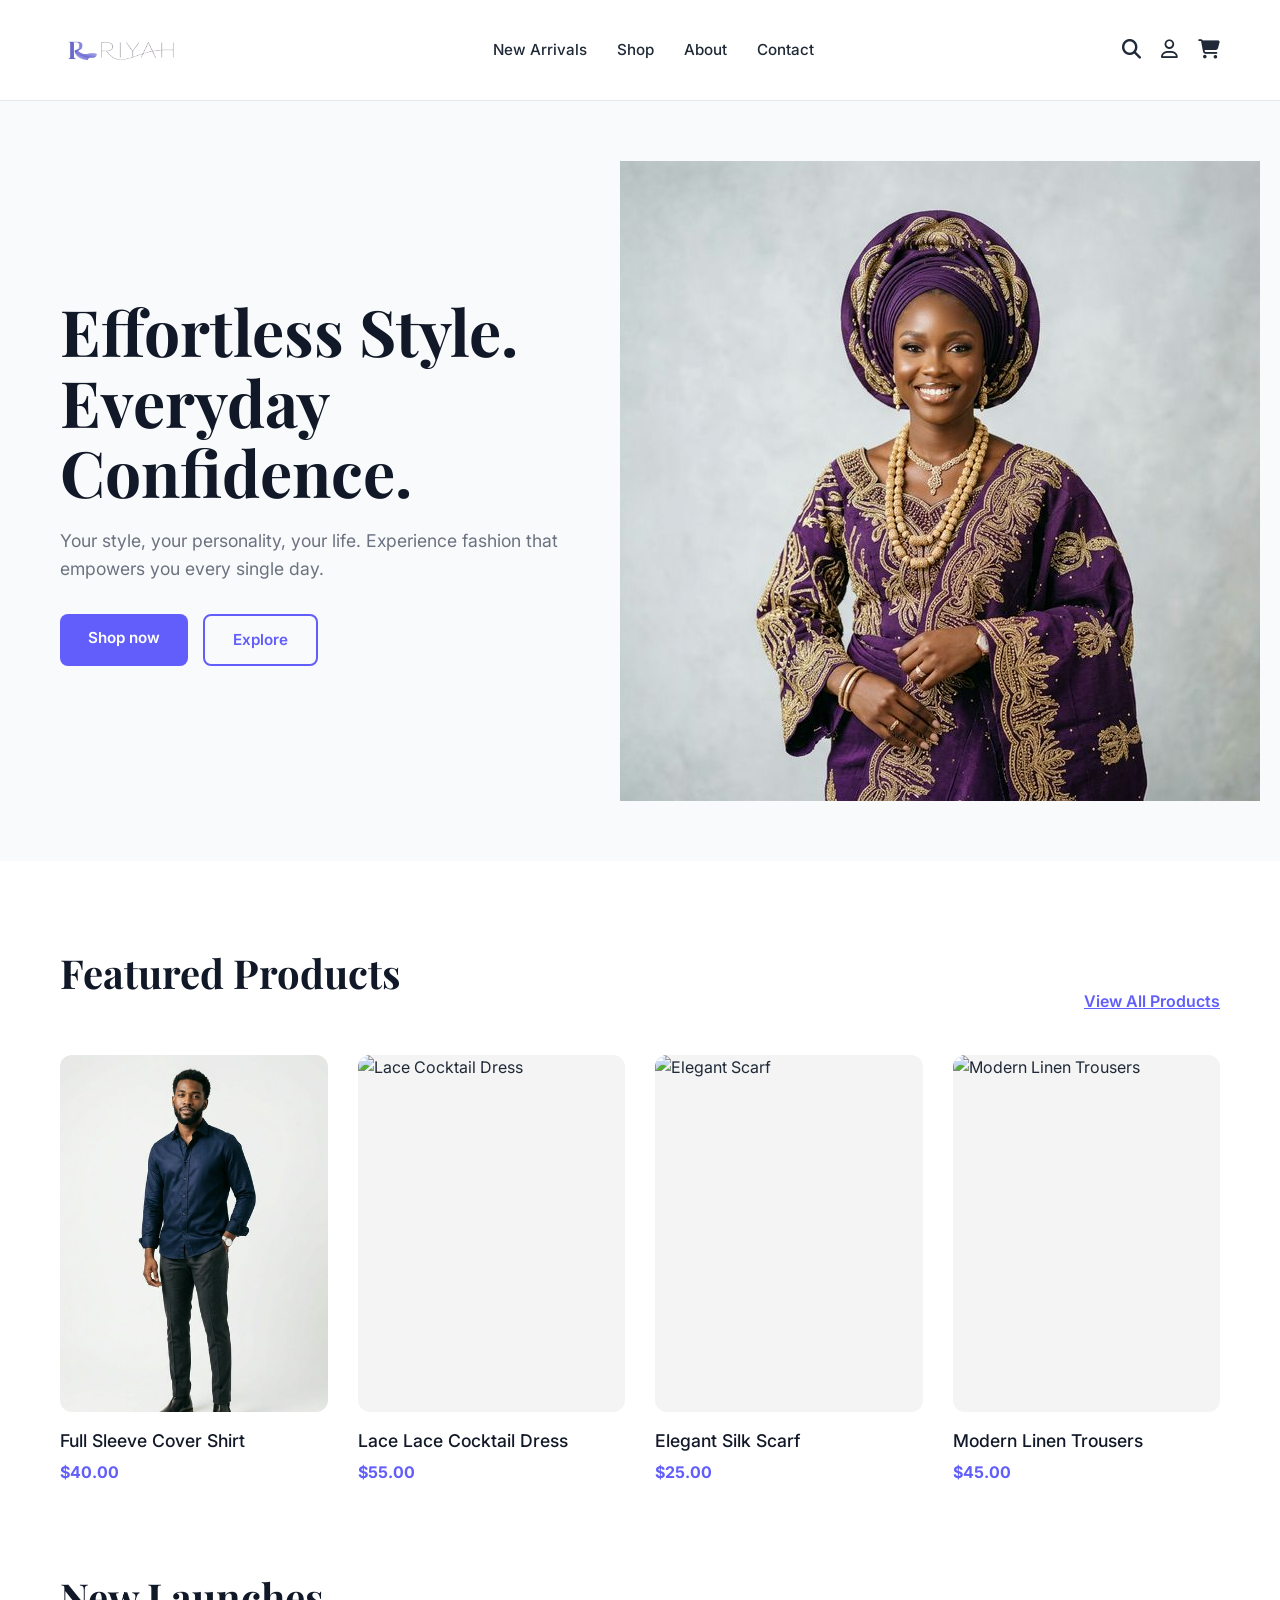
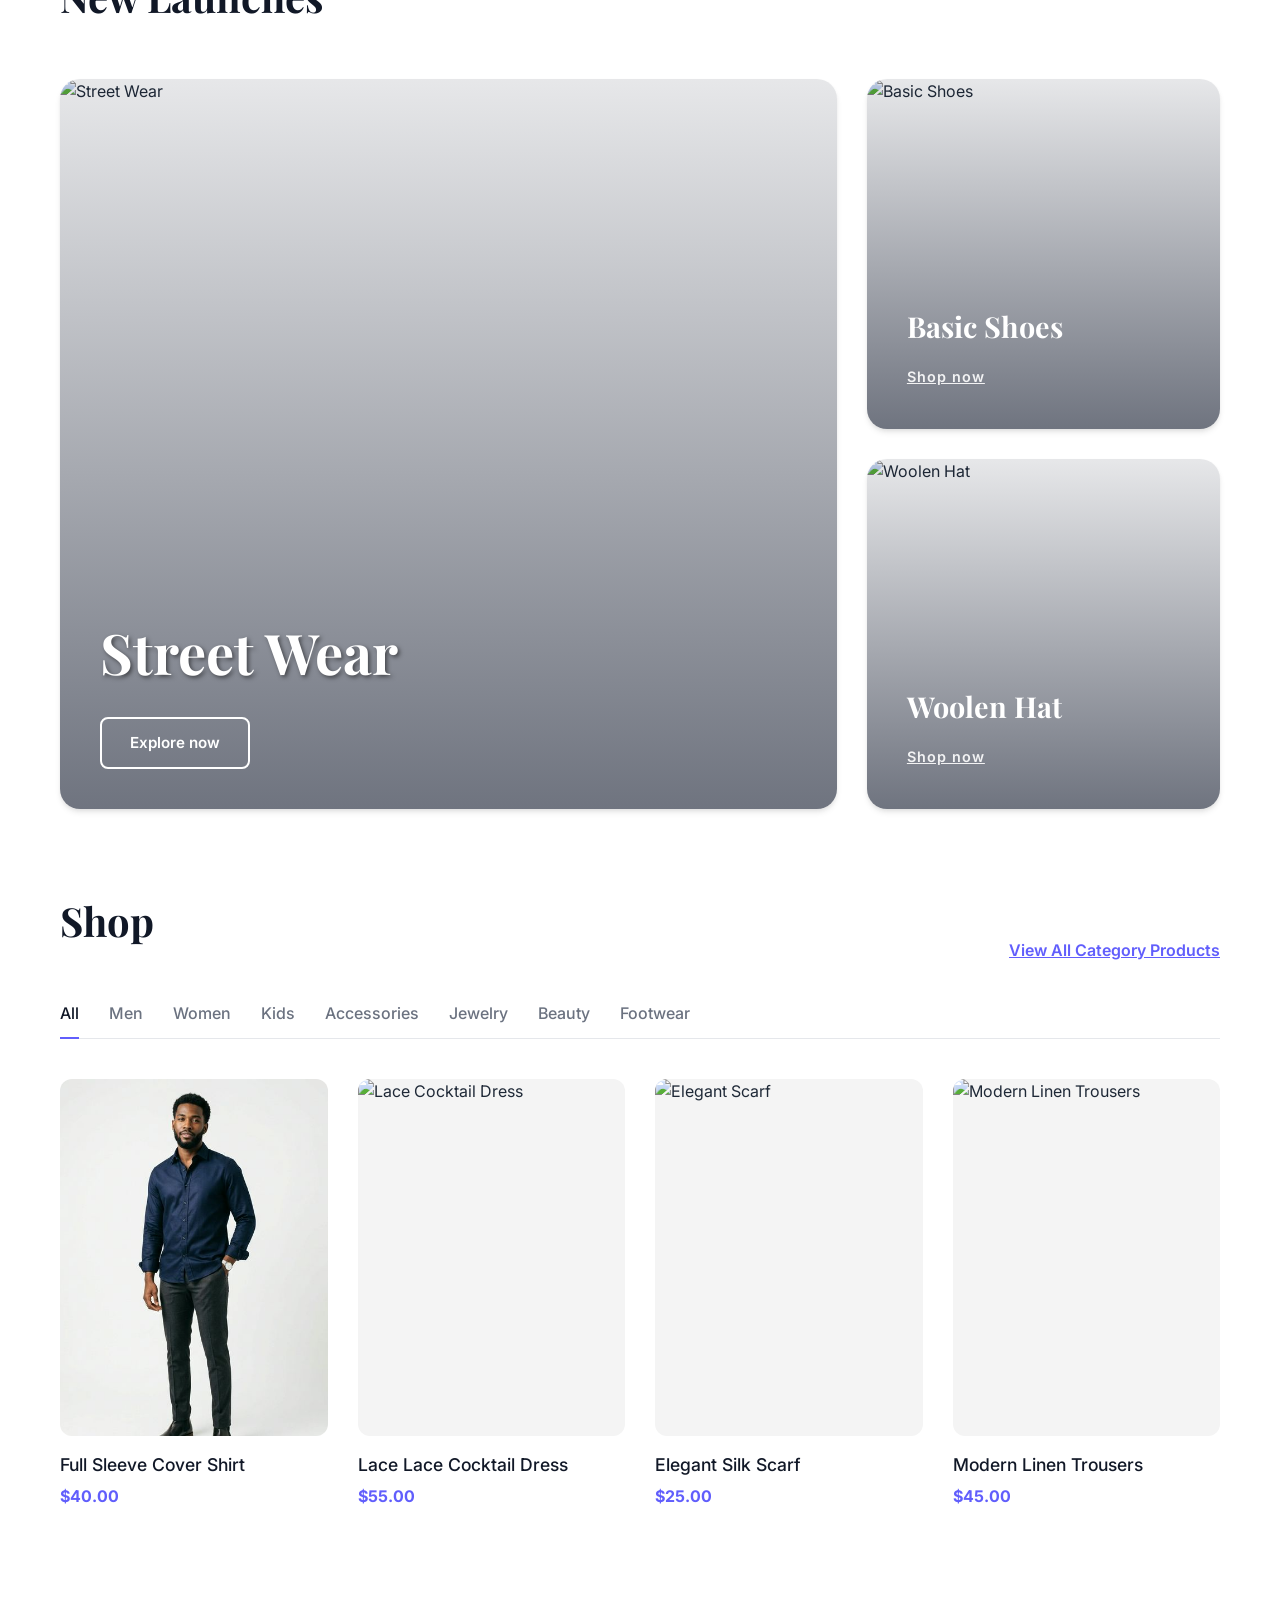
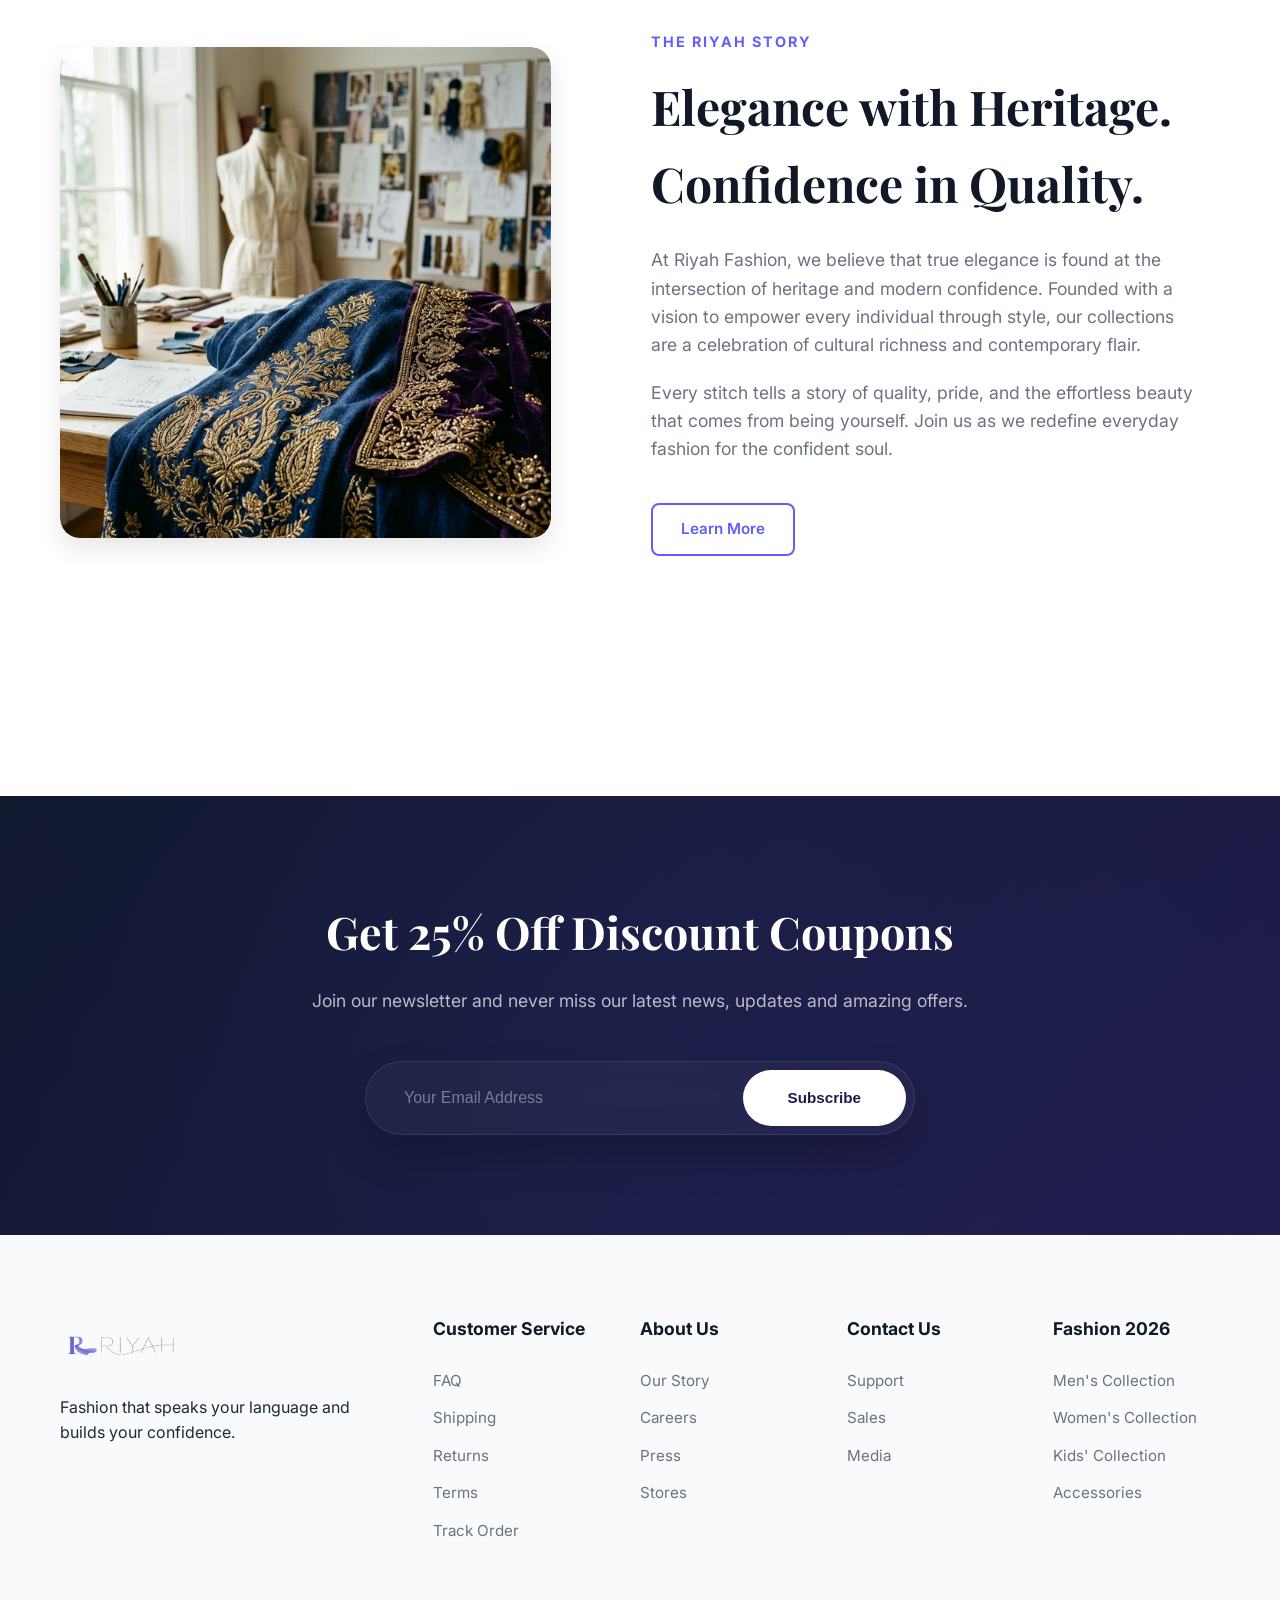
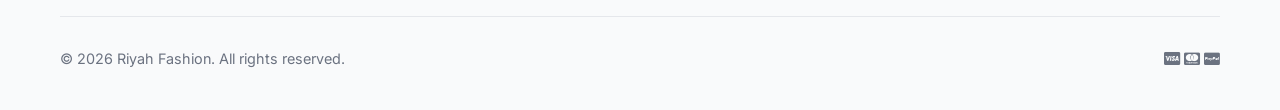
==== index.html @ c0fcf1b9 "Add files via upload" ====
<!DOCTYPE html>
<html lang="en">
<head>
    <meta charset="UTF-8">
    <meta name="viewport" content="width=device-width, initial-scale=1.0">
    <title>Riyah Fashion | Effortless Style. Everyday Confidence.</title>
    <link rel="stylesheet" href="style.css">
    <!-- Google Fonts -->
    <link rel="preconnect" href="https://fonts.googleapis.com">
    <link rel="preconnect" href="https://fonts.gstatic.com" crossorigin>
    <link href="https://fonts.googleapis.com/css2?family=Inter:wght@400;500;600;700&family=Playfair+Display:wght@700&display=swap" rel="stylesheet">
    <!-- Font Awesome -->
    <link rel="stylesheet" href="https://cdnjs.cloudflare.com/ajax/libs/font-awesome/6.5.1/css/all.min.css">
</head>
<body>

    <header>
        <div class="container">
            <div class="logo">
                <a href="#"><img src="imgs/riyah-logo.png" alt="Riyah Fashion"></a>
            </div>
            <div class="hamburger">
                <i class="fa-solid fa-bars"></i>
            </div>
            <nav>
                <ul>
                    <li><a href="#new-arrivals">New Arrivals</a></li>
                    <li><a href="#shop">Shop</a></li>
                    <li><a href="#about">About</a></li>
                    <li><a href="#">Contact</a></li>
                </ul>
            </nav>
            <div class="header-icons">
                <i class="fa-solid fa-magnifying-glass"></i>
                <i class="fa-regular fa-user"></i>
                <i class="fa-solid fa-cart-shopping"></i>
            </div>
        </div>
    </header>

    <main>
        <!-- Hero Section -->
        <section class="hero">
            <div class="container">
                <div class="hero-content">
                    <h1>Effortless Style. <br> Everyday Confidence.</h1>
                    <p>Your style, your personality, your life. Experience fashion that empowers you every single day.</p>
                    <div class="hero-btns">
                        <a href="#" class="btn btn-primary">Shop now</a>
                        <a href="#" class="btn btn-outline">Explore</a>
                    </div>
                </div>
                <div class="hero-image">
                    <img src="imgs/hero-img.png" alt="Elegance in traditional attire">
                </div>
            </div>
        </section>

        <!-- Featured Products -->
        <section class="featured-products container" id="new-arrivals">
            <div class="section-header">
                <div class="section-title">
                    <h2>Featured Products</h2>
                </div>
                <a href="#" class="view-all">View All Products</a>
            </div>
            <div class="product-grid">
                <!-- Product 1 -->
                <div class="product-card">
                    <div class="product-image">
                        <img src="imgs/product-1.png" alt="Full Sleeve Cover Shirt">
                        <button class="add-to-cart-btn"><i class="fa-solid fa-cart-plus"></i> Add to cart</button>
                    </div>
                    <div class="product-info">
                        <h3>Full Sleeve Cover Shirt</h3>
                        <p class="price">$40.00</p>
                    </div>
                </div>
                <!-- Product 2 -->
                <div class="product-card">
                    <div class="product-image" style="background:#f4f4f4">
                        <img src="https://images.unsplash.com/photo-1595777457583-95e059d581b8?q=80&w=1000&auto=format&fit=crop" alt="Lace Cocktail Dress" crossorigin="anonymous">
                        <button class="add-to-cart-btn"><i class="fa-solid fa-cart-plus"></i> Add to cart</button>
                    </div>
                    <div class="product-info">
                        <h3>Lace Lace Cocktail Dress</h3>
                        <p class="price">$55.00</p>
                    </div>
                </div>
                <!-- Product 3 -->
                <div class="product-card">
                    <div class="product-image" style="background:#f4f4f4">
                        <img src="https://images.unsplash.com/photo-1606760227091-3dd870d97f1d?q=80&w=1000&auto=format&fit=crop" alt="Elegant Scarf" crossorigin="anonymous">
                        <button class="add-to-cart-btn"><i class="fa-solid fa-cart-plus"></i> Add to cart</button>
                    </div>
                    <div class="product-info">
                        <h3>Elegant Silk Scarf</h3>
                        <p class="price">$25.00</p>
                    </div>
                </div>
                <!-- Product 4 -->
                <div class="product-card">
                    <div class="product-image" style="background:#f4f4f4">
                        <img src="https://images.unsplash.com/photo-1594633312681-425c7b97ccd1?q=80&w=1000&auto=format&fit=crop" alt="Modern Linen Trousers" crossorigin="anonymous">
                        <button class="add-to-cart-btn"><i class="fa-solid fa-cart-plus"></i> Add to cart</button>
                    </div>
                    <div class="product-info">
                        <h3>Modern Linen Trousers</h3>
                        <p class="price">$45.00</p>
                    </div>
                </div>
            </div>
        </section>

        <!-- New Launches -->
        <section class="new-launches container">
             <div class="section-header">
                <div class="section-title">
                    <h2>New Launches</h2>
                </div>
            </div>
            <div class="launches-grid">
                <div class="launch-item large">
                    <img src="https://images.unsplash.com/photo-1523398002811-999ca8dec234?q=80&w=1000&auto=format&fit=crop" alt="Street Wear" crossorigin="anonymous">
                    <div class="launch-overlay">
                        <h2 style="color: white; text-shadow: 2px 2px 4px rgba(0,0,0,0.5);">Street Wear</h2>
                        <a href="#" class="btn btn-outline" style="border-color: white; color: white;">Explore now</a>
                    </div>
                </div>
                <div class="launch-item">
                    <img src="https://images.unsplash.com/photo-1549298916-b41d501d3772?q=80&w=1000&auto=format&fit=crop" alt="Basic Shoes" crossorigin="anonymous">
                    <div class="launch-overlay">
                        <h3>Basic Shoes</h3>
                        <a href="#" class="view-all">Shop now</a>
                    </div>
                </div>
                <div class="launch-item">
                    <img src="https://images.unsplash.com/photo-1521369909029-2afed882baee?q=80&w=1000&auto=format&fit=crop" alt="Woolen Hat" crossorigin="anonymous">
                    <div class="launch-overlay">
                        <h3>Woolen Hat</h3>
                        <a href="#" class="view-all">Shop now</a>
                    </div>
                </div>
            </div>
        </section>

        <!-- Shop Section -->
        <section class="shop container" id="shop">
            <div class="section-header">
                <div class="section-title">
                    <h2>Shop</h2>
                </div>
                <a href="#" class="view-all">View All Category Products</a>
            </div>
            <div class="category-filter">
                <button class="filter-btn active" data-category="all">All</button>
                <button class="filter-btn" data-category="men">Men</button>
                <button class="filter-btn" data-category="women">Women</button>
                <button class="filter-btn" data-category="kids">Kids</button>
                <button class="filter-btn" data-category="accessories">Accessories</button>
                <button class="filter-btn" data-category="jewelry">Jewelry</button>
                <button class="filter-btn" data-category="beauty">Beauty</button>
                <button class="filter-btn" data-category="footwear">Footwear</button>
            </div>
            <div class="product-grid" id="shop-grid">
                <!-- Shop items -->
                <div class="product-card" data-category="men">
                    <div class="product-image">
                        <img src="imgs/product-1.png" alt="Full Sleeve Cover Shirt">
                        <button class="add-to-cart-btn"><i class="fa-solid fa-cart-plus"></i> Add to cart</button>
                    </div>
                    <div class="product-info">
                        <h3>Full Sleeve Cover Shirt</h3>
                        <p class="price">$40.00</p>
                    </div>
                </div>
                <div class="product-card" data-category="women">
                    <div class="product-image" style="background:#f4f4f4">
                        <img src="https://images.unsplash.com/photo-1595777457583-95e059d581b8?q=80&w=1000&auto=format&fit=crop" alt="Lace Cocktail Dress" crossorigin="anonymous">
                        <button class="add-to-cart-btn"><i class="fa-solid fa-cart-plus"></i> Add to cart</button>
                    </div>
                    <div class="product-info">
                        <h3>Lace Lace Cocktail Dress</h3>
                        <p class="price">$55.00</p>
                    </div>
                </div>
                <div class="product-card" data-category="accessories">
                    <div class="product-image" style="background:#f4f4f4">
                        <img src="https://images.unsplash.com/photo-1606760227091-3dd870d97f1d?q=80&w=1000&auto=format&fit=crop" alt="Elegant Scarf" crossorigin="anonymous">
                        <button class="add-to-cart-btn"><i class="fa-solid fa-cart-plus"></i> Add to cart</button>
                    </div>
                    <div class="product-info">
                        <h3>Elegant Silk Scarf</h3>
                        <p class="price">$25.00</p>
                    </div>
                </div>
                <div class="product-card" data-category="women">
                    <div class="product-image" style="background:#f4f4f4">
                        <img src="https://images.unsplash.com/photo-1594633312681-425c7b97ccd1?q=80&w=1000&auto=format&fit=crop" alt="Modern Linen Trousers" crossorigin="anonymous">
                        <button class="add-to-cart-btn"><i class="fa-solid fa-cart-plus"></i> Add to cart</button>
                    </div>
                    <div class="product-info">
                        <h3>Modern Linen Trousers</h3>
                        <p class="price">$45.00</p>
                    </div>
                </div>
            </div>
        </section>

        <!-- About Section -->
        <section class="about-section" id="about">
            <div class="container about-grid">
                <div class="about-image">
                    <img src="imgs/brand-story.png" alt="Riyah Fashion Craftsmanship" crossorigin="anonymous">
                </div>
                <div class="about-content">
                    <span class="about-subtitle">The Riyah Story</span>
                    <h2>Elegance with Heritage. <br> Confidence in Quality.</h2>
                    <p>At Riyah Fashion, we believe that true elegance is found at the intersection of heritage and modern confidence. Founded with a vision to empower every individual through style, our collections are a celebration of cultural richness and contemporary flair.</p>
                    <p>Every stitch tells a story of quality, pride, and the effortless beauty that comes from being yourself. Join us as we redefine everyday fashion for the confident soul.</p>
                    <a href="#" class="btn btn-outline" style="margin-top: 20px;">Learn More</a>
                </div>
            </div>
        </section>

        <!-- Newsletter -->
        <section class="newsletter">
            <div class="container">
                <h2>Get 25% Off Discount Coupons</h2>
                <p>Join our newsletter and never miss our latest news, updates and amazing offers.</p>
                <form class="newsletter-form">
                    <input type="email" placeholder="Your Email Address" required>
                    <button type="submit" class="btn btn-primary">Subscribe</button>
                </form>
            </div>
        </section>
    </main>

    <footer>
        <div class="container">
            <div class="footer-grid">
                <div class="footer-col first">
                    <div class="footer-logo">
                        <img src="imgs/riyah-logo.png" alt="Riyah Fashion">
                    </div>
                    <p>Fashion that speaks your language and builds your confidence.</p>
                </div>
                <div class="footer-col">
                    <h4>Customer Service</h4>
                    <ul>
                        <li><a href="#">FAQ</a></li>
                        <li><a href="#">Shipping</a></li>
                        <li><a href="#">Returns</a></li>
                        <li><a href="#">Terms</a></li>
                        <li><a href="#">Track Order</a></li>
                    </ul>
                </div>
                <div class="footer-col">
                    <h4>About Us</h4>
                    <ul>
                        <li><a href="#">Our Story</a></li>
                        <li><a href="#">Careers</a></li>
                        <li><a href="#">Press</a></li>
                        <li><a href="#">Stores</a></li>
                    </ul>
                </div>
                <div class="footer-col">
                    <h4>Contact Us</h4>
                    <ul>
                        <li><a href="#">Support</a></li>
                        <li><a href="#">Sales</a></li>
                        <li><a href="#">Media</a></li>
                    </ul>
                </div>
                <div class="footer-col">
                    <h4>Fashion 2026</h4>
                    <ul>
                        <li><a href="#">Men's Collection</a></li>
                        <li><a href="#">Women's Collection</a></li>
                        <li><a href="#">Kids' Collection</a></li>
                        <li><a href="#">Accessories</a></li>
                    </ul>
                </div>
            </div>
            <div class="footer-bottom">
                <p>&copy; 2026 Riyah Fashion. All rights reserved.</p>
                <div class="payment-methods">
                    <i class="fa-brands fa-cc-visa"></i>
                    <i class="fa-brands fa-cc-mastercard"></i>
                    <i class="fa-brands fa-cc-paypal"></i>
                </div>
            </div>
        </div>
    </footer>

    <script src="script.js"></script>
</body>
</html>
---- style.css ----
/* Design System for Riyah Fashion */
:root {
    --primary: #615EFC;
    --primary-dark: #4A48D1;
    --primary-light: #E0E7FF;
    --secondary: #111827;
    --accent: #FCA311;
    --bg-light: #F9FAFB;
    --bg-white: #FFFFFF;
    --text-main: #1F2937;
    --text-muted: #6B7280;
    --border-color: #E5E7EB;
    --shadow-sm: 0 1px 2px 0 rgba(0, 0, 0, 0.05);
    --shadow-md: 0 4px 6px -1px rgba(0, 0, 0, 0.1), 0 2px 4px -1px rgba(0, 0, 0, 0.06);
    --transition: all 0.3s ease;
    --container-width: 1200px;
}

* {
    margin: 0;
    padding: 0;
    box-sizing: border-box;
}

body {
    font-family: 'Inter', sans-serif;
    color: var(--text-main);
    background-color: var(--bg-white);
    line-height: 1.6;
    overflow-x: hidden;
}

h1, h2, h3, h4 {
    font-family: 'Playfair Display', serif;
    font-weight: 700;
    color: var(--secondary);
}

a {
    text-decoration: none;
    color: inherit;
    transition: var(--transition);
}

ul {
    list-style: none;
}

img {
    max-width: 100%;
    display: block;
}

.container {
    max-width: var(--container-width);
    margin: 0 auto;
    padding: 0 20px;
}

.btn {
    display: inline-block;
    padding: 12px 28px;
    border-radius: 8px;
    font-weight: 600;
    cursor: pointer;
    transition: var(--transition);
    border: none;
    font-size: 0.95rem;
}

.btn-primary {
    background-color: var(--primary);
    color: white;
}

.btn-primary:hover {
    background-color: var(--primary-dark);
}

.btn-outline {
    background-color: transparent;
    border: 2px solid var(--primary);
    color: var(--primary);
}

.btn-outline:hover {
    background-color: var(--primary);
    color: white;
}

/* Header Styles */
header {
    background: rgba(255, 255, 255, 0.8);
    backdrop-filter: blur(10px);
    position: sticky;
    top: 0;
    z-index: 1000;
    border-bottom: 1px solid var(--border-color);
}

header .container {
    display: flex;
    justify-content: space-between;
    align-items: center;
    height: 100px;
}

.logo img {
    height: 60px;
}

nav ul {
    display: flex;
    gap: 30px;
}

nav ul li a {
    font-weight: 500;
    font-size: 0.95rem;
    color: var(--text-main);
}

nav ul li a:hover,
nav ul li a.active {
    color: var(--primary);
}

.header-icons {
    display: flex;
    gap: 20px;
    align-items: center;
}

.hamburger {
    display: none;
    font-size: 1.5rem;
    cursor: pointer;
    color: var(--text-main);
}

.header-icons i {
    font-size: 1.2rem;
    cursor: pointer;
    color: var(--text-main);
}

/* Hero Section */
.hero {
    background-color: var(--bg-light);
    padding: 60px 0;
    overflow: hidden;
}

.hero .container {
    display: flex;
    align-items: center;
    justify-content: space-between;
}

.hero-content {
    flex: 1;
    max-width: 550px;
}

.hero-content h1 {
    font-size: 4rem;
    line-height: 1.1;
    margin-bottom: 20px;
}

.hero-content p {
    font-size: 1.1rem;
    color: var(--text-muted);
    margin-bottom: 30px;
}

.hero-btns {
    display: flex;
    gap: 15px;
}

.hero-image {
    flex: 1;
    position: relative;
    display: flex;
    justify-content: flex-end;
}

.hero-image img {
    max-width: 110%;
    transform: translateX(40px);
}

/* Section Title */
.section-header {
    display: flex;
    justify-content: space-between;
    align-items: flex-end;
    margin-bottom: 40px;
    padding-top: 80px;
}

.section-title h2 {
    font-size: 2.5rem;
    margin-bottom: 10px;
}

.view-all {
    color: var(--primary);
    font-weight: 600;
    text-decoration: underline;
}

/* Product Grid */
.product-grid {
    display: grid;
    grid-template-columns: repeat(4, 1fr);
    gap: 30px;
}

.product-card {
    transition: var(--transition);
}

.product-card:hover {
    transform: translateY(-5px);
}

.product-image {
    background-color: #F3F4F6;
    border-radius: 12px;
    overflow: hidden;
    aspect-ratio: 3/4;
    margin-bottom: 15px;
    position: relative;
}

.product-image img {
    width: 100%;
    height: 100%;
    object-fit: cover;
}

.add-to-cart-btn {
    position: absolute;
    bottom: 0;
    left: 0;
    width: 100%;
    background: var(--primary);
    color: white;
    text-align: center;
    padding: 12px;
    font-weight: 600;
    transform: translateY(100%);
    transition: var(--transition);
    border: none;
    cursor: pointer;
}

.product-card:hover .add-to-cart-btn {
    transform: translateY(0);
}

.product-info h3 {
    font-size: 1.1rem;
    margin-bottom: 5px;
    font-family: 'Inter', sans-serif;
    font-weight: 500;
}

.product-info .price {
    font-weight: 700;
    color: var(--primary);
}

/* New Launches */
.launches-grid {
    display: grid;
    grid-template-columns: 2.2fr 1fr;
    grid-template-rows: auto auto;
    gap: 30px;
}

.launch-item {
    position: relative;
    border-radius: 20px;
    overflow: hidden;
    height: 350px;
    box-shadow: var(--shadow-md);
    cursor: pointer;
}

.launch-item.large {
    grid-row: span 2;
    height: 730px;
}

.launch-item img {
    width: 100%;
    height: 100%;
    object-fit: cover;
    transition: transform 0.8s cubic-bezier(0.4, 0, 0.2, 1);
}

.launch-item::before {
    content: '';
    position: absolute;
    top: 0;
    left: 0;
    width: 100%;
    height: 100%;
    background: linear-gradient(180deg, rgba(15, 23, 42, 0.1) 0%, rgba(15, 23, 42, 0.6) 100%);
    z-index: 1;
    transition: var(--transition);
}

.launch-item:hover img {
    transform: scale(1.08);
}

.launch-item:hover::before {
    background: linear-gradient(180deg, rgba(15, 23, 42, 0.2) 0%, rgba(15, 23, 42, 0.8) 100%);
}

.launch-overlay {
    position: absolute;
    bottom: 0;
    left: 0;
    width: 100%;
    padding: 40px;
    color: white;
    z-index: 2;
    transition: transform 0.4s ease;
}

.launch-item.large .launch-overlay h2 {
    font-size: 3.5rem;
    margin-bottom: 20px;
    font-family: 'Playfair Display', serif;
}

.launch-overlay h3 {
    font-size: 1.8rem;
    margin-bottom: 15px;
    font-family: 'Playfair Display', serif;
    color: white;
}

.launch-overlay .view-all {
    color: white;
    font-size: 0.9rem;
    letter-spacing: 1px;
    opacity: 0.9;
}

.launch-overlay .view-all:hover {
    opacity: 1;
    text-decoration: underline;
}

.launch-overlay h2 {
    font-size: 3rem;
    margin-bottom: 10px;
}

.launch-item.large {
    grid-row: span 2;
}

/* Category Filter */
.category-filter {
    display: flex;
    gap: 30px;
    margin-bottom: 40px;
    border-bottom: 1px solid var(--border-color);
    padding-bottom: 15px;
}

.filter-btn {
    background: none;
    border: none;
    font-family: 'Inter', sans-serif;
    font-size: 1rem;
    font-weight: 500;
    color: var(--text-muted);
    cursor: pointer;
    position: relative;
}

.filter-btn.active {
    color: var(--secondary);
}

.filter-btn.active::after {
    content: '';
    position: absolute;
    bottom: -16px;
    left: 0;
    width: 100%;
    height: 2px;
    background-color: var(--primary);
}

/* About Us Section */
.about-section {
    padding: 120px 0;
    background-color: var(--bg-white);
}

.about-grid {
    display: grid;
    grid-template-columns: 1fr 1.2fr;
    gap: 80px;
    align-items: center;
}

.about-image {
    position: relative;
    border-radius: 20px;
    overflow: hidden;
    box-shadow: var(--shadow-lg, 0 10px 25px rgba(0,0,0,0.1));
}

.about-image::after {
    content: '';
    position: absolute;
    top: 20px;
    left: 20px;
    width: 100%;
    height: 100%;
    border: 2px solid var(--primary);
    border-radius: 20px;
    z-index: -1;
    transition: var(--transition);
}

.about-image img {
    width: 100%;
    border-radius: 20px;
    transition: var(--transition);
}

.about-content {
    padding-left: 20px;
}

.about-subtitle {
    color: var(--primary);
    text-transform: uppercase;
    font-weight: 700;
    letter-spacing: 2px;
    font-size: 0.9rem;
    display: block;
    margin-bottom: 15px;
}

.about-content h2 {
    font-size: 3rem;
    margin-bottom: 25px;
}

.about-content p {
    color: var(--text-muted);
    font-size: 1.1rem;
    margin-bottom: 20px;
    max-width: 550px;
}

/* Responsive About */
@media (max-width: 768px) {
    .about-grid {
        grid-template-columns: 1fr;
        gap: 50px;
        text-align: center;
    }
    .about-image {
        max-width: 500px;
        margin: 0 auto;
    }
    .about-content {
        padding-left: 0;
    }
    .about-content p {
        margin: 0 auto 20px;
    }
}

/* Newsletter Section */
.newsletter {
    background: linear-gradient(135deg, #0F172A 0%, #1E1B4B 100%);
    padding: 100px 0;
    margin-top: 120px;
    text-align: center;
    color: white;
    position: relative;
    overflow: hidden;
}

.newsletter::before {
    content: '';
    position: absolute;
    top: -50%;
    left: -50%;
    width: 200%;
    height: 200%;
    background: radial-gradient(circle, rgba(99, 102, 241, 0.08) 0%, transparent 70%);
    z-index: 1;
}

.newsletter .container {
    position: relative;
    z-index: 2;
    max-width: 700px;
    margin: 0 auto;
}

.newsletter h2 {
    color: white;
    font-size: 2.8rem;
    margin-bottom: 20px;
    font-family: 'Playfair Display', serif;
}

.newsletter p {
    color: rgba(255, 255, 255, 0.7);
    font-size: 1.1rem;
    margin-bottom: 45px;
    line-height: 1.6;
}

.newsletter-form {
    display: flex;
    gap: 12px;
    background: rgba(255, 255, 255, 0.03);
    padding: 8px;
    border-radius: 100px;
    backdrop-filter: blur(12px);
    border: 1px solid rgba(255, 255, 255, 0.1);
    box-shadow: 0 20px 40px rgba(0,0,0,0.2);
    max-width: 550px;
    margin: 0 auto;
}

.newsletter-form input {
    flex: 1;
    background: transparent;
    border: none;
    padding: 18px 30px;
    color: white;
    font-size: 1rem;
    outline: none;
}

.newsletter-form input::placeholder {
    color: rgba(255, 255, 255, 0.4);
}

.newsletter-form .btn-primary {
    border-radius: 100px;
    padding: 0 45px;
    background: white;
    color: #1E1B4B;
    font-weight: 700;
    border: none;
    height: 56px;
    display: flex;
    align-items: center;
    justify-content: center;
}

.newsletter-form .btn-primary:hover {
    background: var(--primary);
    color: white;
    transform: translateY(-2px);
    box-shadow: 0 10px 20px rgba(99, 102, 241, 0.3);
}

@media (max-width: 768px) {
    .newsletter {
        padding: 80px 20px;
        margin-top: 80px;
    }
    .newsletter h2 {
        font-size: 2rem;
    }
    .newsletter-form {
        flex-direction: column;
        background: transparent;
        padding: 0;
        border: none;
        backdrop-filter: none;
        box-shadow: none;
    }
    .newsletter-form input {
        background: rgba(255, 255, 255, 0.05);
        border-radius: 50px;
        border: 1px solid rgba(255, 255, 255, 0.1);
        margin-bottom: 12px;
        width: 100%;
    }
    .newsletter-form .btn-primary {
        width: 100%;
    }
}

/* Footer */
footer {
    padding: 80px 0 40px;
    background-color: #F9FAFB;
}

.footer-grid {
    display: grid;
    grid-template-columns: 2fr 1fr 1fr 1fr 1fr;
    gap: 40px;
    margin-bottom: 60px;
}

.footer-logo img {
    height: 60px;
    margin-bottom: 20px;
}

.footer-col h4 {
    margin-bottom: 25px;
    font-size: 1.1rem;
    font-family: 'Inter', sans-serif;
}

.footer-col ul li {
    margin-bottom: 12px;
}

.footer-col ul li a {
    color: var(--text-muted);
    font-size: 0.95rem;
}

.footer-col ul li a:hover {
    color: var(--primary);
}

.footer-bottom {
    border-top: 1px solid var(--border-color);
    padding-top: 30px;
    display: flex;
    justify-content: space-between;
    align-items: center;
    color: var(--text-muted);
    font-size: 0.9rem;
}

/* Responsive */
@media (max-width: 1024px) {
    .product-grid {
        grid-template-columns: repeat(3, 1fr);
    }
    .hero-content h1 {
        font-size: 3rem;
    }
}

@media (max-width: 768px) {
    header .container {
        height: 80px;
    }
    .hamburger {
        display: block;
        cursor: pointer;
    }
    nav {
        position: fixed;
        top: 70px;
        left: -100%;
        width: 100%;
        height: calc(100vh - 70px);
        background: white;
        padding: 40px 20px;
        transition: var(--transition);
        z-index: 9999;
        display: block;
        box-shadow: var(--shadow-md);
    }
    nav.active {
        left: 0;
    }
    nav ul {
        flex-direction: column;
        gap: 25px;
    }
    nav ul li a {
        font-size: 1.2rem;
    }
    .hero .container {
        flex-direction: column;
        text-align: center;
    }
    .hero-content {
        margin-bottom: 40px;
    }
    .hero-btns {
        justify-content: center;
    }
    .hero-image img {
        transform: translateX(0);
    }
    .product-grid {
        grid-template-columns: repeat(2, 1fr);
    }
    .launches-grid {
        grid-template-columns: 1fr;
        height: auto;
    }
    .launch-item.large {
        height: 400px;
    }
    .launch-item {
        height: 300px;
    }
    .footer-grid {
        grid-template-columns: 1fr;
        text-align: center;
        gap: 30px;
    }
    .footer-col.first {
        border-bottom: 1px solid var(--border-color);
        padding-bottom: 20px;
        margin-bottom: 10px;
    }
    .footer-col ul {
        display: flex;
        flex-direction: column;
        align-items: center;
    }
    .footer-bottom {
        flex-direction: column;
        gap: 20px;
    }
}

@media (max-width: 480px) {
    .product-grid {
        grid-template-columns: 1fr;
    }
    .newsletter-form {
        flex-direction: column;
    }
}
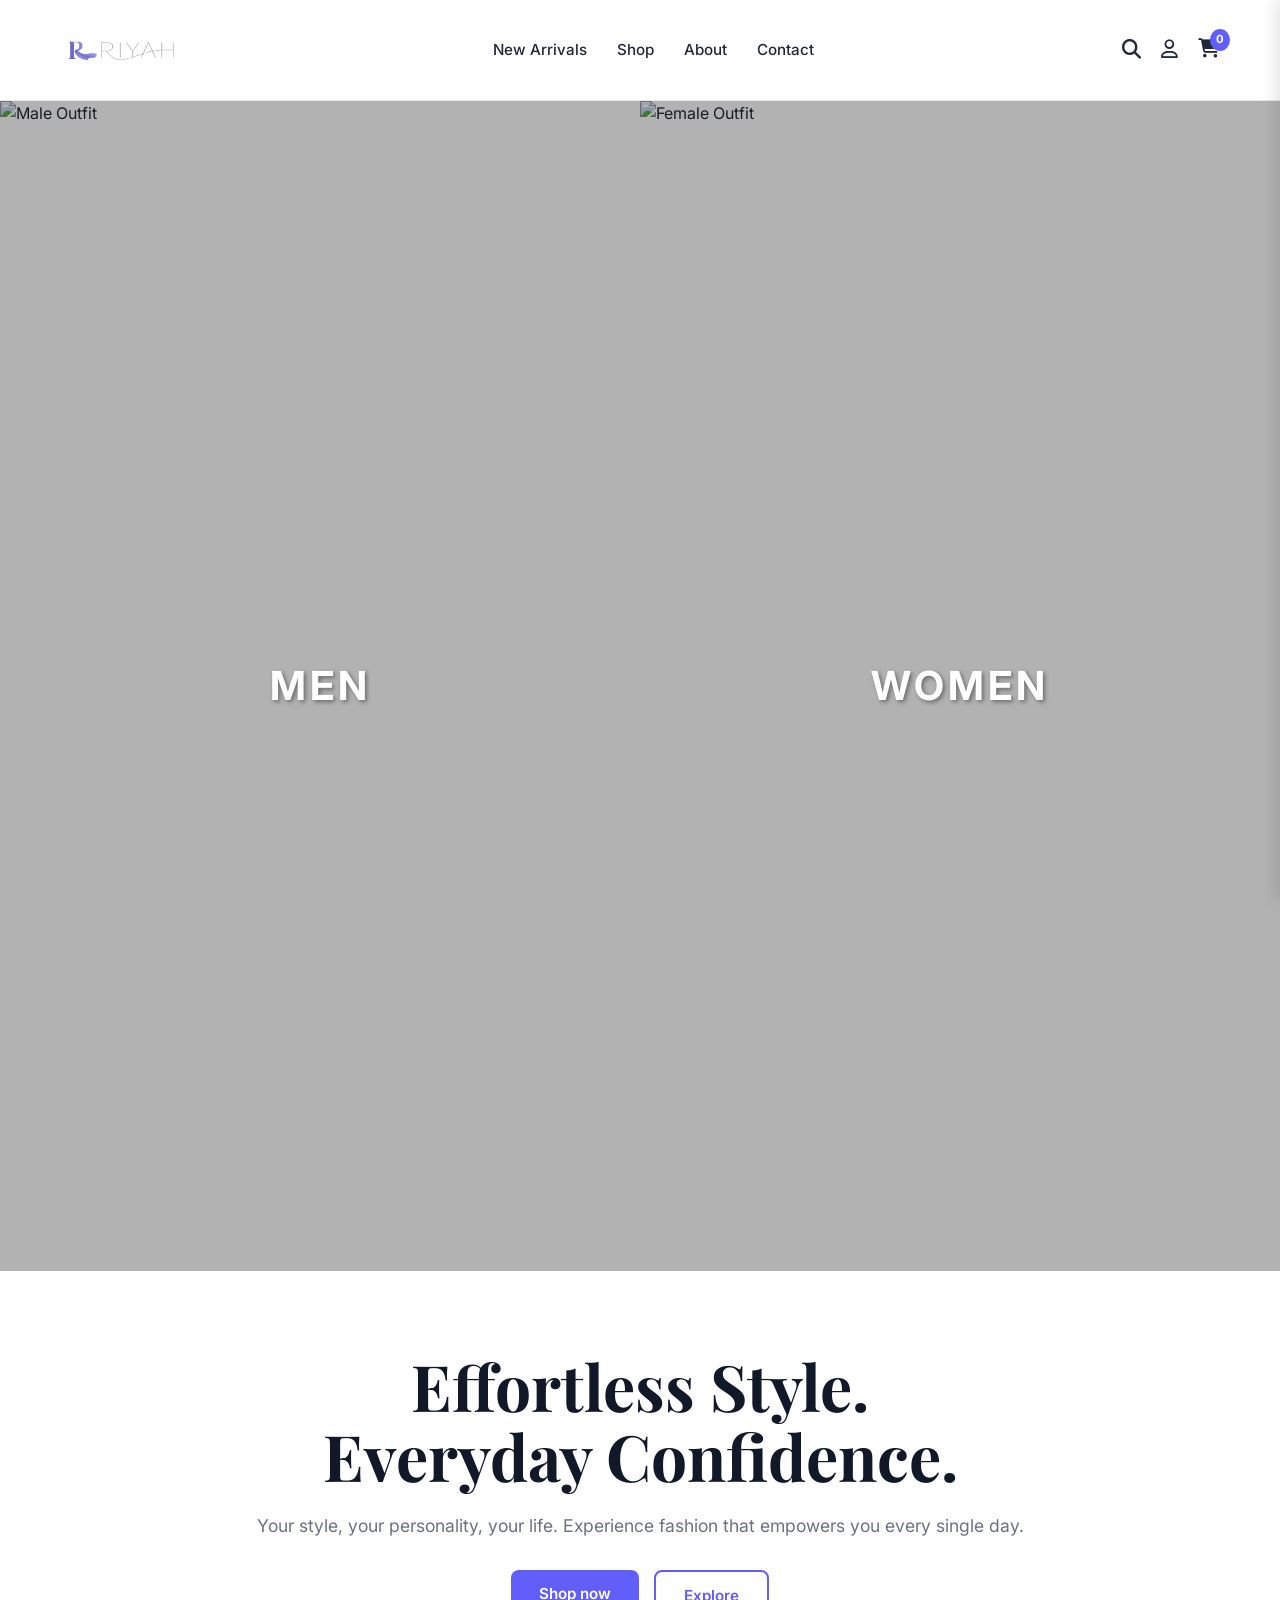
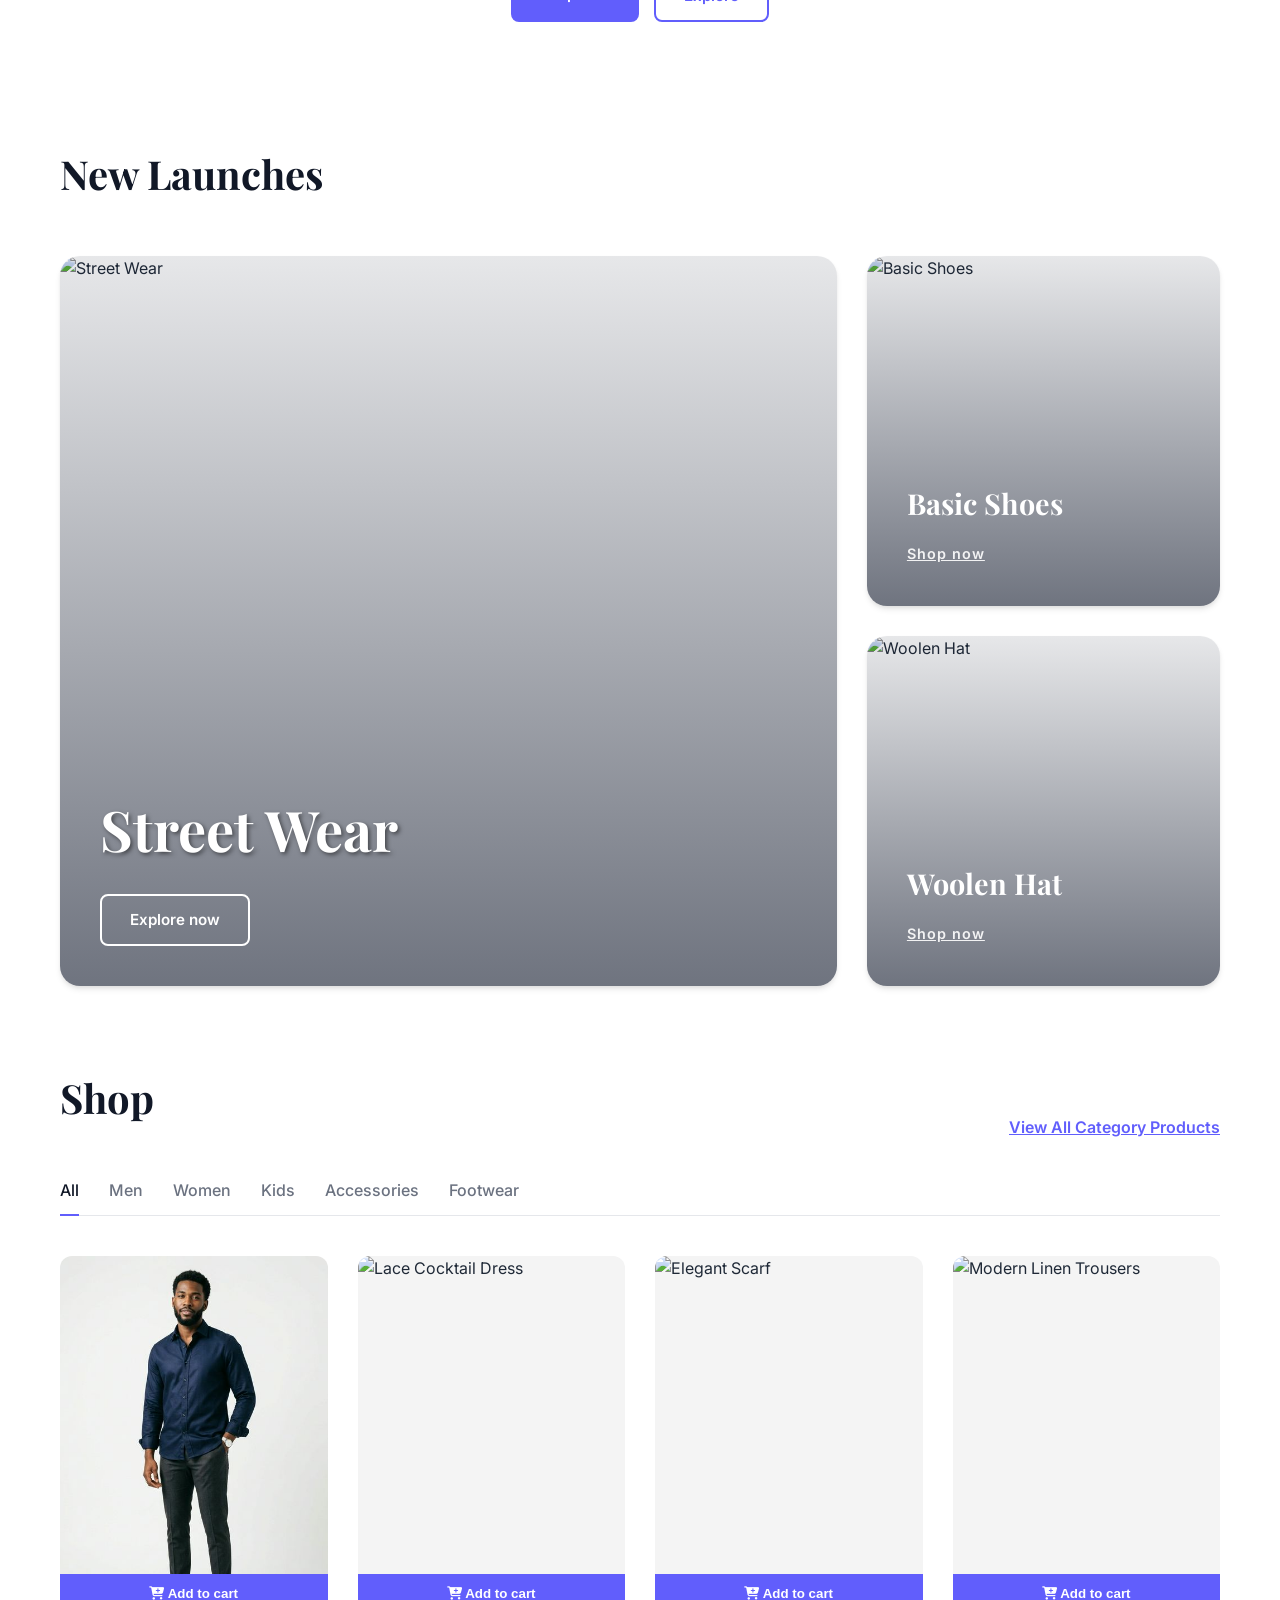
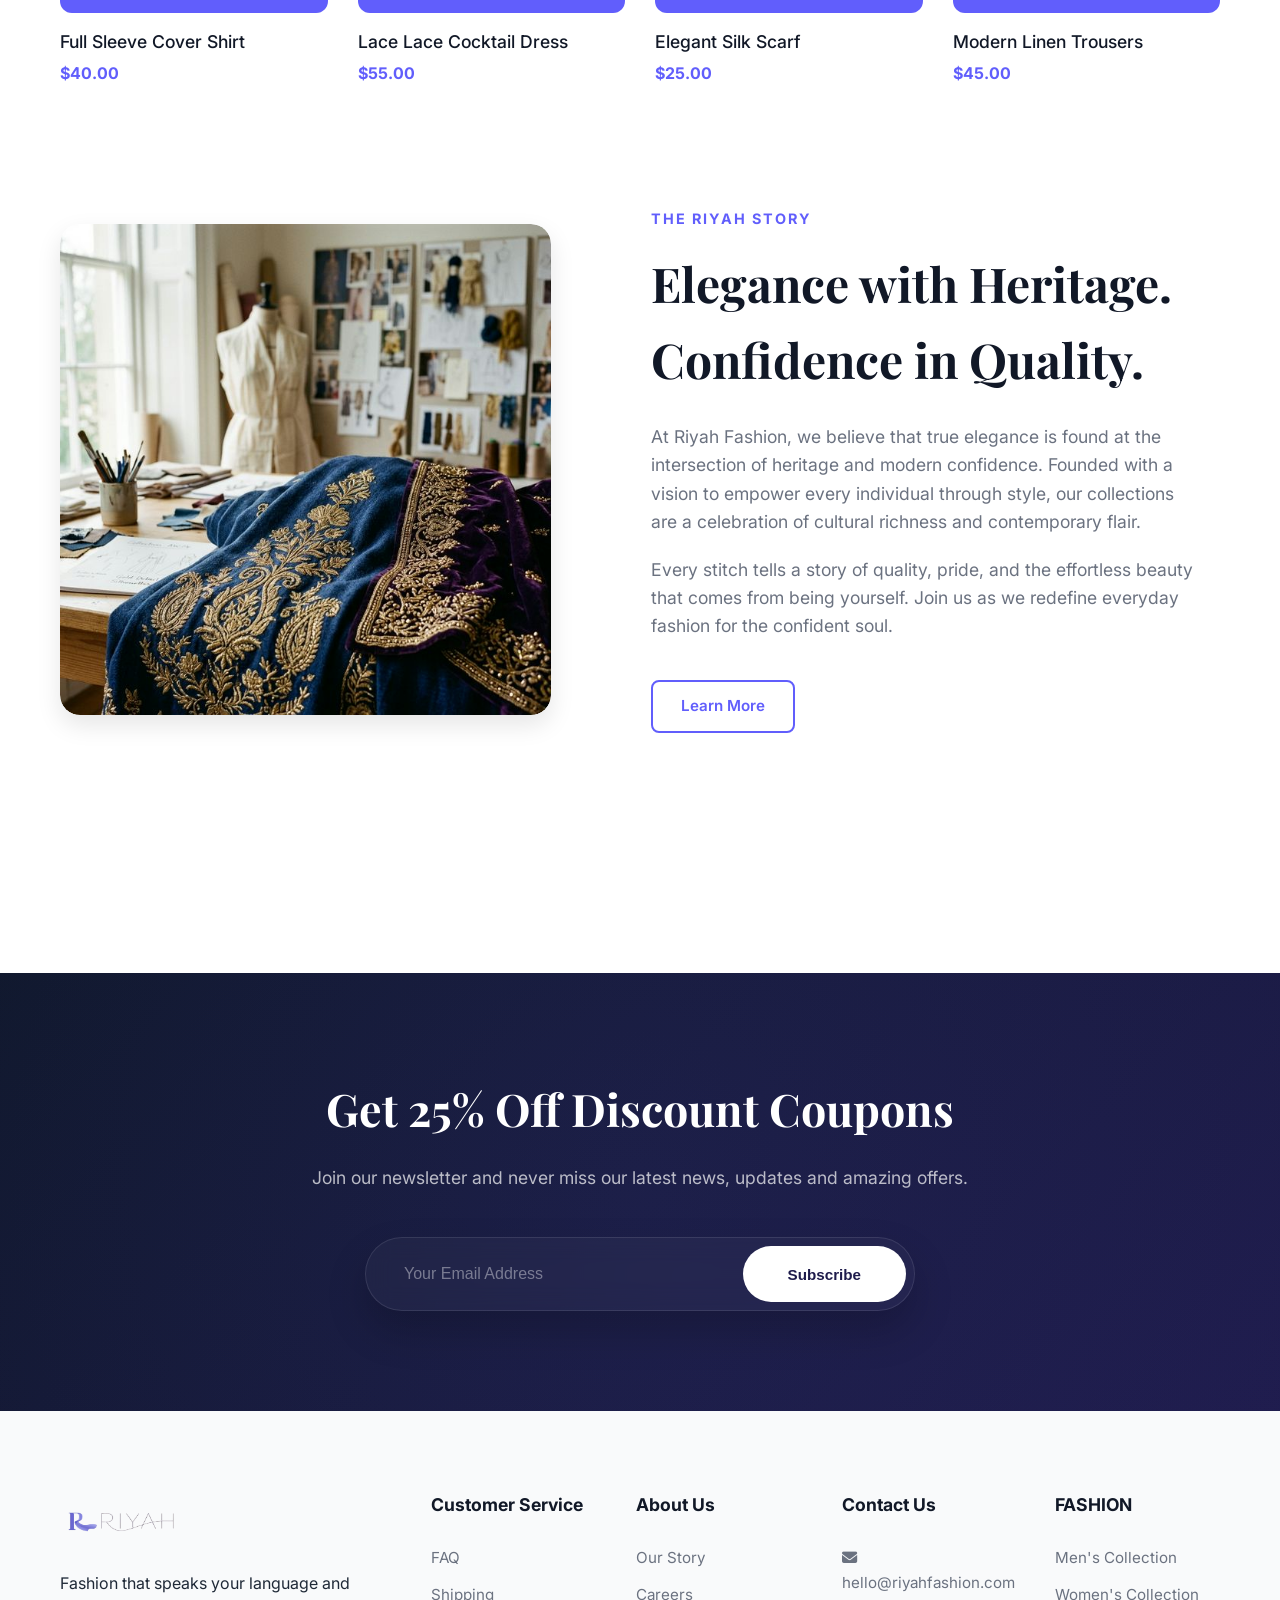
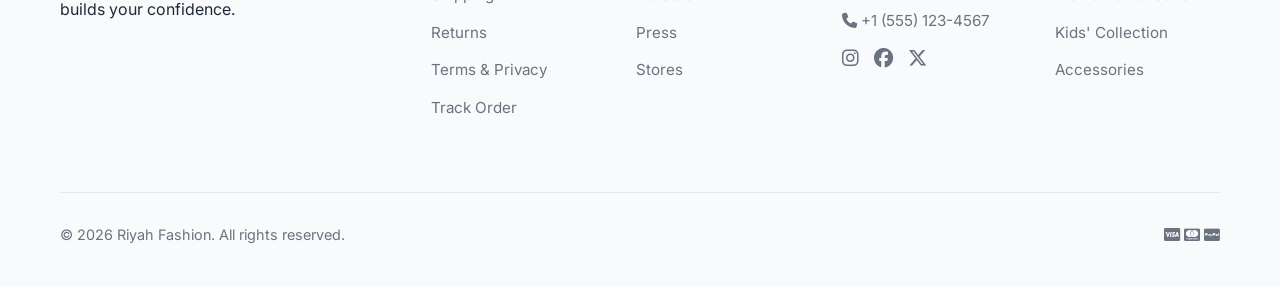
==== commit 600fac73: "Add files via upload" ====
--- a/index.html
+++ b/index.html
@@ -17,23 +17,26 @@
     <header>
         <div class="container">
             <div class="logo">
-                <a href="#"><img src="imgs/riyah-logo.png" alt="Riyah Fashion"></a>
+                <a href="index.html"><img src="imgs/riyah-logo.png" alt="Riyah Fashion"></a>
             </div>
             <div class="hamburger">
                 <i class="fa-solid fa-bars"></i>
             </div>
             <nav>
                 <ul>
-                    <li><a href="#new-arrivals">New Arrivals</a></li>
-                    <li><a href="#shop">Shop</a></li>
-                    <li><a href="#about">About</a></li>
-                    <li><a href="#">Contact</a></li>
+                    <li><a href="index.html#new-arrivals">New Arrivals</a></li>
+                    <li><a href="index.html#shop">Shop</a></li>
+                    <li><a href="index.html#about">About</a></li>
+                    <li><a href="index.html#contact-footer">Contact</a></li>
                 </ul>
             </nav>
             <div class="header-icons">
                 <i class="fa-solid fa-magnifying-glass"></i>
-                <i class="fa-regular fa-user"></i>
-                <i class="fa-solid fa-cart-shopping"></i>
+                <i class="fa-regular fa-user" id="userIcon" style="cursor: pointer;"></i>
+                <div class="cart-icon-container" id="cartIcon" style="position: relative; cursor: pointer;">
+                    <i class="fa-solid fa-cart-shopping"></i>
+                    <span class="cart-count" id="cartCount">0</span>
+                </div>
             </div>
         </div>
     </header>
@@ -41,17 +44,26 @@
     <main>
         <!-- Hero Section -->
         <section class="hero">
-            <div class="container">
-                <div class="hero-content">
-                    <h1>Effortless Style. <br> Everyday Confidence.</h1>
-                    <p>Your style, your personality, your life. Experience fashion that empowers you every single day.</p>
-                    <div class="hero-btns">
-                        <a href="#" class="btn btn-primary">Shop now</a>
-                        <a href="#" class="btn btn-outline">Explore</a>
-                    </div>
-                </div>
-                <div class="hero-image">
-                    <img src="imgs/hero-img.png" alt="Elegance in traditional attire">
+            <div class="hero-split-images">
+                <div class="split-image">
+                    <img src="https://images.unsplash.com/photo-1542272604-787c3835535d?q=80&w=1000&auto=format&fit=crop" alt="Male Outfit" crossorigin="anonymous">
+                    <div class="split-overlay"><h2>MEN</h2></div>
+                </div>
+                <div class="split-image">
+                    <img src="https://images.unsplash.com/photo-1515886657613-9f3515b0c78f?q=80&w=1000&auto=format&fit=crop" alt="Female Outfit" crossorigin="anonymous">
+                    <div class="split-overlay"><h2>WOMEN</h2></div>
+                </div>
+            </div>
+        </section>
+
+        <!-- Hero Intro Content -->
+        <section class="hero-intro container">
+            <div class="hero-content">
+                <h1>Effortless Style. <br> Everyday Confidence.</h1>
+                <p>Your style, your personality, your life. Experience fashion that empowers you every single day.</p>
+                <div class="hero-btns">
+                    <a href="#" class="btn btn-primary">Shop now</a>
+                    <a href="#" class="btn btn-outline">Explore</a>
                 </div>
             </div>
         </section>
@@ -64,9 +76,9 @@
                 </div>
                 <a href="#" class="view-all">View All Products</a>
             </div>
-            <div class="product-grid">
+            <div class="product-grid" id="new-arrivals-grid">
                 <!-- Product 1 -->
-                <div class="product-card">
+                <div class="product-card" data-upload-date="2026-04-20">
                     <div class="product-image">
                         <img src="imgs/product-1.png" alt="Full Sleeve Cover Shirt">
                         <button class="add-to-cart-btn"><i class="fa-solid fa-cart-plus"></i> Add to cart</button>
@@ -76,8 +88,8 @@
                         <p class="price">$40.00</p>
                     </div>
                 </div>
-                <!-- Product 2 -->
-                <div class="product-card">
+                <!-- Product 2 (Old Upload Date limits 2 weeks visibility) -->
+                <div class="product-card" data-upload-date="2026-04-01">
                     <div class="product-image" style="background:#f4f4f4">
                         <img src="https://images.unsplash.com/photo-1595777457583-95e059d581b8?q=80&w=1000&auto=format&fit=crop" alt="Lace Cocktail Dress" crossorigin="anonymous">
                         <button class="add-to-cart-btn"><i class="fa-solid fa-cart-plus"></i> Add to cart</button>
@@ -88,7 +100,7 @@
                     </div>
                 </div>
                 <!-- Product 3 -->
-                <div class="product-card">
+                <div class="product-card" data-upload-date="2026-04-18">
                     <div class="product-image" style="background:#f4f4f4">
                         <img src="https://images.unsplash.com/photo-1606760227091-3dd870d97f1d?q=80&w=1000&auto=format&fit=crop" alt="Elegant Scarf" crossorigin="anonymous">
                         <button class="add-to-cart-btn"><i class="fa-solid fa-cart-plus"></i> Add to cart</button>
@@ -99,7 +111,7 @@
                     </div>
                 </div>
                 <!-- Product 4 -->
-                <div class="product-card">
+                <div class="product-card" data-upload-date="2026-04-22">
                     <div class="product-image" style="background:#f4f4f4">
                         <img src="https://images.unsplash.com/photo-1594633312681-425c7b97ccd1?q=80&w=1000&auto=format&fit=crop" alt="Modern Linen Trousers" crossorigin="anonymous">
                         <button class="add-to-cart-btn"><i class="fa-solid fa-cart-plus"></i> Add to cart</button>
@@ -158,8 +170,6 @@
                 <button class="filter-btn" data-category="women">Women</button>
                 <button class="filter-btn" data-category="kids">Kids</button>
                 <button class="filter-btn" data-category="accessories">Accessories</button>
-                <button class="filter-btn" data-category="jewelry">Jewelry</button>
-                <button class="filter-btn" data-category="beauty">Beauty</button>
                 <button class="filter-btn" data-category="footwear">Footwear</button>
             </div>
             <div class="product-grid" id="shop-grid">
@@ -202,6 +212,47 @@
                     <div class="product-info">
                         <h3>Modern Linen Trousers</h3>
                         <p class="price">$45.00</p>
+                    </div>
+                </div>
+                <!-- Hidden products for 'View More' -->
+                <div class="product-card hidden-product" data-category="men" style="display: none;">
+                    <div class="product-image">
+                        <img src="https://images.unsplash.com/photo-1596755094514-f87e34085b2c?q=80&w=1000&auto=format&fit=crop" alt="Classic Denim Jacket" crossorigin="anonymous">
+                        <button class="add-to-cart-btn"><i class="fa-solid fa-cart-plus"></i> Add to cart</button>
+                    </div>
+                    <div class="product-info">
+                        <h3>Classic Denim Jacket</h3>
+                        <p class="price">$75.00</p>
+                    </div>
+                </div>
+                <div class="product-card hidden-product" data-category="women" style="display: none;">
+                    <div class="product-image">
+                        <img src="https://images.unsplash.com/photo-1585487000160-6ebcfceb0d03?q=80&w=1000&auto=format&fit=crop" alt="Summer Floral Dress" crossorigin="anonymous">
+                        <button class="add-to-cart-btn"><i class="fa-solid fa-cart-plus"></i> Add to cart</button>
+                    </div>
+                    <div class="product-info">
+                        <h3>Summer Floral Dress</h3>
+                        <p class="price">$49.00</p>
+                    </div>
+                </div>
+                <div class="product-card hidden-product" data-category="accessories" style="display: none;">
+                    <div class="product-image">
+                        <img src="https://images.unsplash.com/photo-1576053139778-7e32f2ae3cfd?q=80&w=1000&auto=format&fit=crop" alt="Leather Crossbody Bag" crossorigin="anonymous">
+                        <button class="add-to-cart-btn"><i class="fa-solid fa-cart-plus"></i> Add to cart</button>
+                    </div>
+                    <div class="product-info">
+                        <h3>Leather Crossbody Bag</h3>
+                        <p class="price">$89.00</p>
+                    </div>
+                </div>
+                <div class="product-card hidden-product" data-category="footwear" style="display: none;">
+                    <div class="product-image">
+                        <img src="https://images.unsplash.com/photo-1549298916-b41d501d3772?q=80&w=1000&auto=format&fit=crop" alt="Classic White Sneakers" crossorigin="anonymous">
+                        <button class="add-to-cart-btn"><i class="fa-solid fa-cart-plus"></i> Add to cart</button>
+                    </div>
+                    <div class="product-info">
+                        <h3>Classic White Sneakers</h3>
+                        <p class="price">$65.00</p>
                     </div>
                 </div>
             </div>
@@ -218,7 +269,7 @@
                     <h2>Elegance with Heritage. <br> Confidence in Quality.</h2>
                     <p>At Riyah Fashion, we believe that true elegance is found at the intersection of heritage and modern confidence. Founded with a vision to empower every individual through style, our collections are a celebration of cultural richness and contemporary flair.</p>
                     <p>Every stitch tells a story of quality, pride, and the effortless beauty that comes from being yourself. Join us as we redefine everyday fashion for the confident soul.</p>
-                    <a href="#" class="btn btn-outline" style="margin-top: 20px;">Learn More</a>
+                    <a href="about.html" class="btn btn-outline" style="margin-top: 20px;">Learn More</a>
                 </div>
             </div>
         </section>
@@ -248,32 +299,36 @@
                 <div class="footer-col">
                     <h4>Customer Service</h4>
                     <ul>
-                        <li><a href="#">FAQ</a></li>
-                        <li><a href="#">Shipping</a></li>
-                        <li><a href="#">Returns</a></li>
-                        <li><a href="#">Terms</a></li>
-                        <li><a href="#">Track Order</a></li>
+                        <li><a href="faq.html">FAQ</a></li>
+                        <li><a href="shipping.html">Shipping</a></li>
+                        <li><a href="returns.html">Returns</a></li>
+                        <li><a href="terms.html">Terms & Privacy</a></li>
+                        <li><a href="track-order.html">Track Order</a></li>
                     </ul>
                 </div>
                 <div class="footer-col">
                     <h4>About Us</h4>
                     <ul>
-                        <li><a href="#">Our Story</a></li>
-                        <li><a href="#">Careers</a></li>
-                        <li><a href="#">Press</a></li>
-                        <li><a href="#">Stores</a></li>
+                        <li><a href="about.html">Our Story</a></li>
+                        <li><a href="careers.html">Careers</a></li>
+                        <li><a href="press.html">Press</a></li>
+                        <li><a href="stores.html">Stores</a></li>
                     </ul>
                 </div>
-                <div class="footer-col">
+                <div class="footer-col" id="contact-footer">
                     <h4>Contact Us</h4>
                     <ul>
-                        <li><a href="#">Support</a></li>
-                        <li><a href="#">Sales</a></li>
-                        <li><a href="#">Media</a></li>
+                        <li><a href="mailto:hello@riyahfashion.com"><i class="fa-solid fa-envelope"></i> hello@riyahfashion.com</a></li>
+                        <li><a href="tel:+15551234567"><i class="fa-solid fa-phone"></i> +1 (555) 123-4567</a></li>
+                        <li class="social-links">
+                            <a href="#"><i class="fa-brands fa-instagram"></i></a>
+                            <a href="#"><i class="fa-brands fa-facebook"></i></a>
+                            <a href="#"><i class="fa-brands fa-x-twitter"></i></a>
+                        </li>
                     </ul>
                 </div>
                 <div class="footer-col">
-                    <h4>Fashion 2026</h4>
+                    <h4>FASHION</h4>
                     <ul>
                         <li><a href="#">Men's Collection</a></li>
                         <li><a href="#">Women's Collection</a></li>
@@ -293,6 +348,52 @@
         </div>
     </footer>
 
+    <!-- Cart Drawer -->
+    <div class="cart-overlay" id="cartOverlay"></div>
+    <div class="cart-drawer" id="cartDrawer">
+        <div class="cart-header">
+            <h2>Your Cart</h2>
+            <button class="close-cart" id="closeCart">&times;</button>
+        </div>
+        <div class="cart-items" id="cartItems">
+            <!-- Cart items will be rendered here -->
+        </div>
+        <div class="cart-footer">
+            <div class="cart-total">
+                <span>Subtotal</span>
+                <span id="cartTotal">$0.00</span>
+            </div>
+            <button class="btn btn-primary checkout-btn" style="width: 100%;">Checkout</button>
+        </div>
+    </div>
+
+    <!-- Auth Modal -->
+    <div class="auth-overlay" id="authOverlay">
+        <div class="auth-modal">
+            <button class="close-auth" id="closeAuth">&times;</button>
+            <div class="auth-tabs">
+                <button class="auth-tab active" data-tab="login">Login</button>
+                <button class="auth-tab" data-tab="signup">Sign Up</button>
+            </div>
+            
+            <form id="loginForm" class="auth-form active">
+                <h3>Welcome Back</h3>
+                <input type="email" placeholder="Email Address" required>
+                <input type="password" placeholder="Password" required>
+                <button type="submit" class="btn btn-primary" style="width: 100%; margin-top: 10px;">Login</button>
+                <a href="#" class="forgot-password" style="display: block; text-align: center; margin-top: 15px; font-size: 0.9rem; color: var(--text-muted);">Forgot Password?</a>
+            </form>
+
+            <form id="signupForm" class="auth-form" style="display: none;">
+                <h3>Create Account</h3>
+                <input type="text" placeholder="Full Name" required>
+                <input type="email" placeholder="Email Address" required>
+                <input type="password" placeholder="Password" required>
+                <button type="submit" class="btn btn-primary" style="width: 100%; margin-top: 10px;">Sign Up</button>
+            </form>
+        </div>
+    </div>
+
     <script src="script.js"></script>
 </body>
 </html>
--- a/style.css
+++ b/style.css
@@ -146,26 +146,48 @@
 
 /* Hero Section */
 .hero {
-    background-color: var(--bg-light);
-    padding: 60px 0;
+    position: relative;
+    width: 100%;
+    height: 130vh;
+    min-height: 900px;
     overflow: hidden;
+    padding: 0;
 }
 
 .hero .container {
-    display: flex;
+    width: 100%;
+    height: 100%;
+    max-width: 100%;
+    padding: 0;
+    display: flex;
+    justify-content: center;
     align-items: center;
-    justify-content: space-between;
+}
+
+.hero-split-images {
+    width: 100%;
+    height: 100%;
+    display: flex;
+}
+
+/* Hero Intro Content */
+.hero-intro {
+    padding-top: 80px;
+    padding-bottom: 40px;
+    display: flex;
+    justify-content: center;
 }
 
 .hero-content {
-    flex: 1;
-    max-width: 550px;
+    text-align: center;
+    max-width: 800px;
 }
 
 .hero-content h1 {
     font-size: 4rem;
     line-height: 1.1;
     margin-bottom: 20px;
+    color: var(--secondary);
 }
 
 .hero-content p {
@@ -177,18 +199,45 @@
 .hero-btns {
     display: flex;
     gap: 15px;
-}
-
-.hero-image {
+    justify-content: center;
+}
+
+.split-image {
     flex: 1;
     position: relative;
-    display: flex;
-    justify-content: flex-end;
-}
-
-.hero-image img {
-    max-width: 110%;
-    transform: translateX(40px);
+    border-radius: 0;
+    overflow: hidden;
+    height: 100%;
+    cursor: pointer;
+}
+
+.split-image img {
+    width: 100%;
+    height: 100%;
+    object-fit: cover;
+    transition: transform 0.8s ease;
+}
+
+.split-image:hover img {
+    transform: scale(1.05);
+}
+
+.split-overlay {
+    position: absolute;
+    top: 0; left: 0; right: 0; bottom: 0;
+    display: flex;
+    align-items: center;
+    justify-content: center;
+    background: rgba(0, 0, 0, 0.3);
+    pointer-events: none;
+}
+
+.split-overlay h2 {
+    color: white;
+    font-family: 'Inter', sans-serif;
+    font-size: 2.5rem;
+    letter-spacing: 4px;
+    text-shadow: 2px 2px 4px rgba(0,0,0,0.4);
 }
 
 /* Section Title */
@@ -251,14 +300,13 @@
     text-align: center;
     padding: 12px;
     font-weight: 600;
-    transform: translateY(100%);
-    transition: var(--transition);
     border: none;
     cursor: pointer;
-}
-
-.product-card:hover .add-to-cart-btn {
-    transform: translateY(0);
+    transition: background-color 0.3s ease;
+}
+
+.add-to-cart-btn:hover {
+    background-color: var(--secondary);
 }
 
 .product-info h3 {
@@ -637,6 +685,22 @@
 }
 
 .footer-col ul li a:hover {
+    color: var(--primary);
+}
+
+.footer-col .social-links {
+    display: flex;
+    gap: 15px;
+    margin-top: 15px;
+}
+
+.footer-col .social-links i {
+    font-size: 1.2rem;
+    color: var(--text-muted);
+    transition: var(--transition);
+}
+
+.footer-col .social-links a:hover i {
     color: var(--primary);
 }
 
@@ -691,18 +755,12 @@
     nav ul li a {
         font-size: 1.2rem;
     }
-    .hero .container {
+    .hero-split-images {
         flex-direction: column;
-        text-align: center;
-    }
-    .hero-content {
-        margin-bottom: 40px;
-    }
-    .hero-btns {
-        justify-content: center;
-    }
-    .hero-image img {
-        transform: translateX(0);
+    }
+    .split-image {
+        height: 50%;
+        width: 100%;
     }
     .product-grid {
         grid-template-columns: repeat(2, 1fr);
@@ -746,3 +804,309 @@
         flex-direction: column;
     }
 }
+
+/* ==========================================================================
+   Cart Drawer & Auth Modal Styles
+   ========================================================================== */
+
+/* Cart Overlay & Drawer */
+.cart-overlay, .auth-overlay {
+    position: fixed;
+    top: 0; left: 0; right: 0; bottom: 0;
+    background: rgba(0, 0, 0, 0.5);
+    z-index: 999;
+    opacity: 0;
+    visibility: hidden;
+    transition: opacity 0.3s ease;
+}
+
+.cart-overlay.active, .auth-overlay.active {
+    opacity: 1;
+    visibility: visible;
+}
+
+.cart-drawer {
+    position: fixed;
+    top: 0; right: -400px;
+    width: 400px;
+    height: 100vh;
+    background: white;
+    z-index: 1000;
+    box-shadow: -5px 0 15px rgba(0,0,0,0.1);
+    transition: right 0.3s ease;
+    display: flex;
+    flex-direction: column;
+}
+
+.cart-drawer.active {
+    right: 0;
+}
+
+.cart-header {
+    padding: 20px;
+    border-bottom: 1px solid var(--border-color);
+    display: flex;
+    justify-content: space-between;
+    align-items: center;
+}
+
+.close-cart, .close-auth {
+    font-size: 24px;
+    background: none;
+    border: none;
+    cursor: pointer;
+    color: var(--text-color);
+}
+
+.cart-items {
+    flex: 1;
+    overflow-y: auto;
+    padding: 20px;
+}
+
+.cart-item {
+    display: flex;
+    gap: 15px;
+    margin-bottom: 20px;
+    border-bottom: 1px solid #eee;
+    padding-bottom: 15px;
+}
+
+.cart-item img {
+    width: 80px;
+    height: 80px;
+    object-fit: cover;
+}
+
+.cart-item-details {
+    flex: 1;
+}
+
+.cart-item-title {
+    font-weight: 500;
+    margin-bottom: 5px;
+}
+
+.cart-item-price {
+    color: var(--primary);
+    font-weight: 600;
+}
+
+.cart-item-controls {
+    display: flex;
+    align-items: center;
+    gap: 10px;
+    margin-top: 10px;
+}
+
+.qty-btn {
+    background: #f4f4f4;
+    border: none;
+    padding: 5px 10px;
+    cursor: pointer;
+}
+
+.cart-footer {
+    padding: 20px;
+    border-top: 1px solid var(--border-color);
+    background: white;
+}
+
+.cart-total {
+    display: flex;
+    justify-content: space-between;
+    font-size: 1.2rem;
+    font-weight: 700;
+    margin-bottom: 20px;
+}
+
+/* Auth Modal */
+.auth-modal {
+    position: fixed;
+    top: 50%; left: 50%;
+    transform: translate(-50%, -50%);
+    width: 90%;
+    max-width: 400px;
+    background: white;
+    z-index: 1000;
+    border-radius: 8px;
+    padding: 30px;
+    box-shadow: 0 10px 30px rgba(0,0,0,0.1);
+    opacity: 0;
+    visibility: hidden;
+    transition: opacity 0.3s ease;
+}
+
+.auth-overlay.active .auth-modal {
+    opacity: 1;
+    visibility: visible;
+}
+
+.auth-tabs {
+    display: flex;
+    margin-bottom: 20px;
+    border-bottom: 1px solid #eee;
+}
+
+.auth-tab {
+    flex: 1;
+    padding: 10px;
+    background: none;
+    border: none;
+    font-size: 1rem;
+    font-weight: 500;
+    cursor: pointer;
+    color: var(--text-muted);
+}
+
+.auth-tab.active {
+    color: var(--primary);
+    border-bottom: 2px solid var(--primary);
+}
+
+.auth-form {
+    display: none;
+}
+
+.auth-form.active {
+    display: block;
+}
+
+.auth-form h3 {
+    margin-bottom: 20px;
+    text-align: center;
+}
+
+.auth-form input {
+    width: 100%;
+    padding: 12px;
+    margin-bottom: 15px;
+    border: 1px solid #ddd;
+    border-radius: 4px;
+}
+
+/* Header Cart Count Badge */
+.cart-count {
+    position: absolute;
+    top: -8px;
+    right: -10px;
+    background: var(--primary);
+    color: white;
+    font-size: 0.7rem;
+    padding: 2px 6px;
+    border-radius: 50%;
+    font-weight: bold;
+}
+
+/* ==========================================================================
+   Quick View Modal Styles
+   ========================================================================== */
+.quick-view-overlay {
+    position: fixed;
+    top: 0; left: 0; right: 0; bottom: 0;
+    background: rgba(0, 0, 0, 0.6);
+    z-index: 1001;
+    display: flex;
+    justify-content: center;
+    align-items: center;
+    opacity: 0;
+    visibility: hidden;
+    transition: opacity 0.3s ease;
+}
+
+.quick-view-overlay.active {
+    opacity: 1;
+    visibility: visible;
+}
+
+.quick-view-modal {
+    background: white;
+    width: 90%;
+    max-width: 800px;
+    border-radius: 8px;
+    display: flex;
+    overflow: hidden;
+    position: relative;
+    box-shadow: 0 10px 40px rgba(0,0,0,0.2);
+    transform: translateY(20px);
+    transition: transform 0.3s ease;
+}
+
+.quick-view-overlay.active .quick-view-modal {
+    transform: translateY(0);
+}
+
+.quick-view-close {
+    position: absolute;
+    top: 15px; right: 20px;
+    font-size: 24px;
+    background: none;
+    border: none;
+    cursor: pointer;
+    z-index: 10;
+}
+
+.quick-view-img-container {
+    flex: 1;
+    background: #f4f4f4;
+}
+
+.quick-view-img-container img {
+    width: 100%;
+    height: 100%;
+    object-fit: cover;
+}
+
+.quick-view-details {
+    flex: 1;
+    padding: 40px;
+    display: flex;
+    flex-direction: column;
+}
+
+.quick-view-title {
+    font-family: 'Playfair Display', serif;
+    font-size: 2rem;
+    margin-bottom: 10px;
+}
+
+.quick-view-price {
+    font-size: 1.5rem;
+    color: var(--primary);
+    font-weight: 700;
+    margin-bottom: 20px;
+}
+
+.quick-view-description {
+    color: var(--text-muted);
+    line-height: 1.6;
+    margin-bottom: 30px;
+    flex-grow: 1;
+}
+
+.quick-view-options {
+    margin-bottom: 30px;
+}
+
+.quick-view-select {
+    width: 100%;
+    padding: 12px;
+    margin-bottom: 15px;
+    border: 1px solid #ddd;
+    border-radius: 4px;
+    font-family: inherit;
+}
+
+@media (max-width: 768px) {
+    .quick-view-modal {
+        flex-direction: column;
+        max-height: 90vh;
+        overflow-y: auto;
+    }
+    .quick-view-img-container {
+        height: 300px;
+    }
+    .quick-view-details {
+        padding: 20px;
+    }
+}
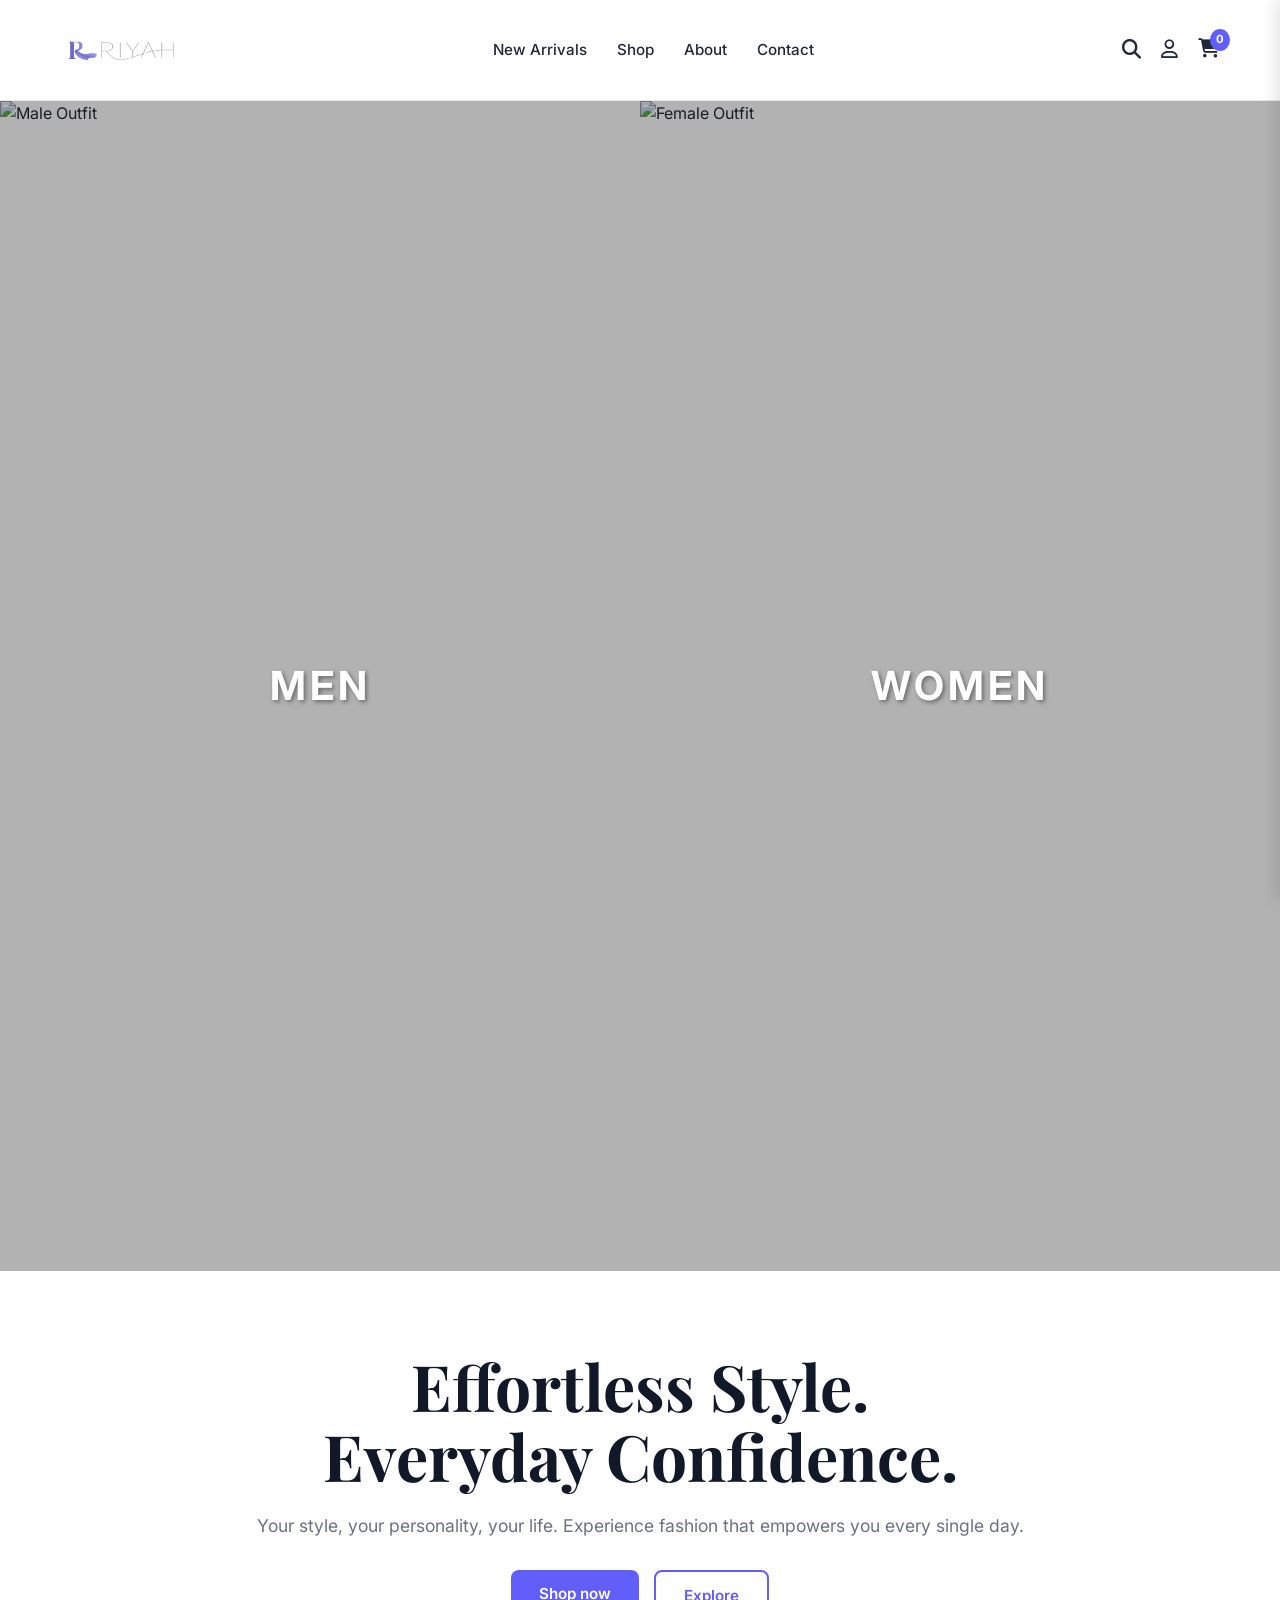
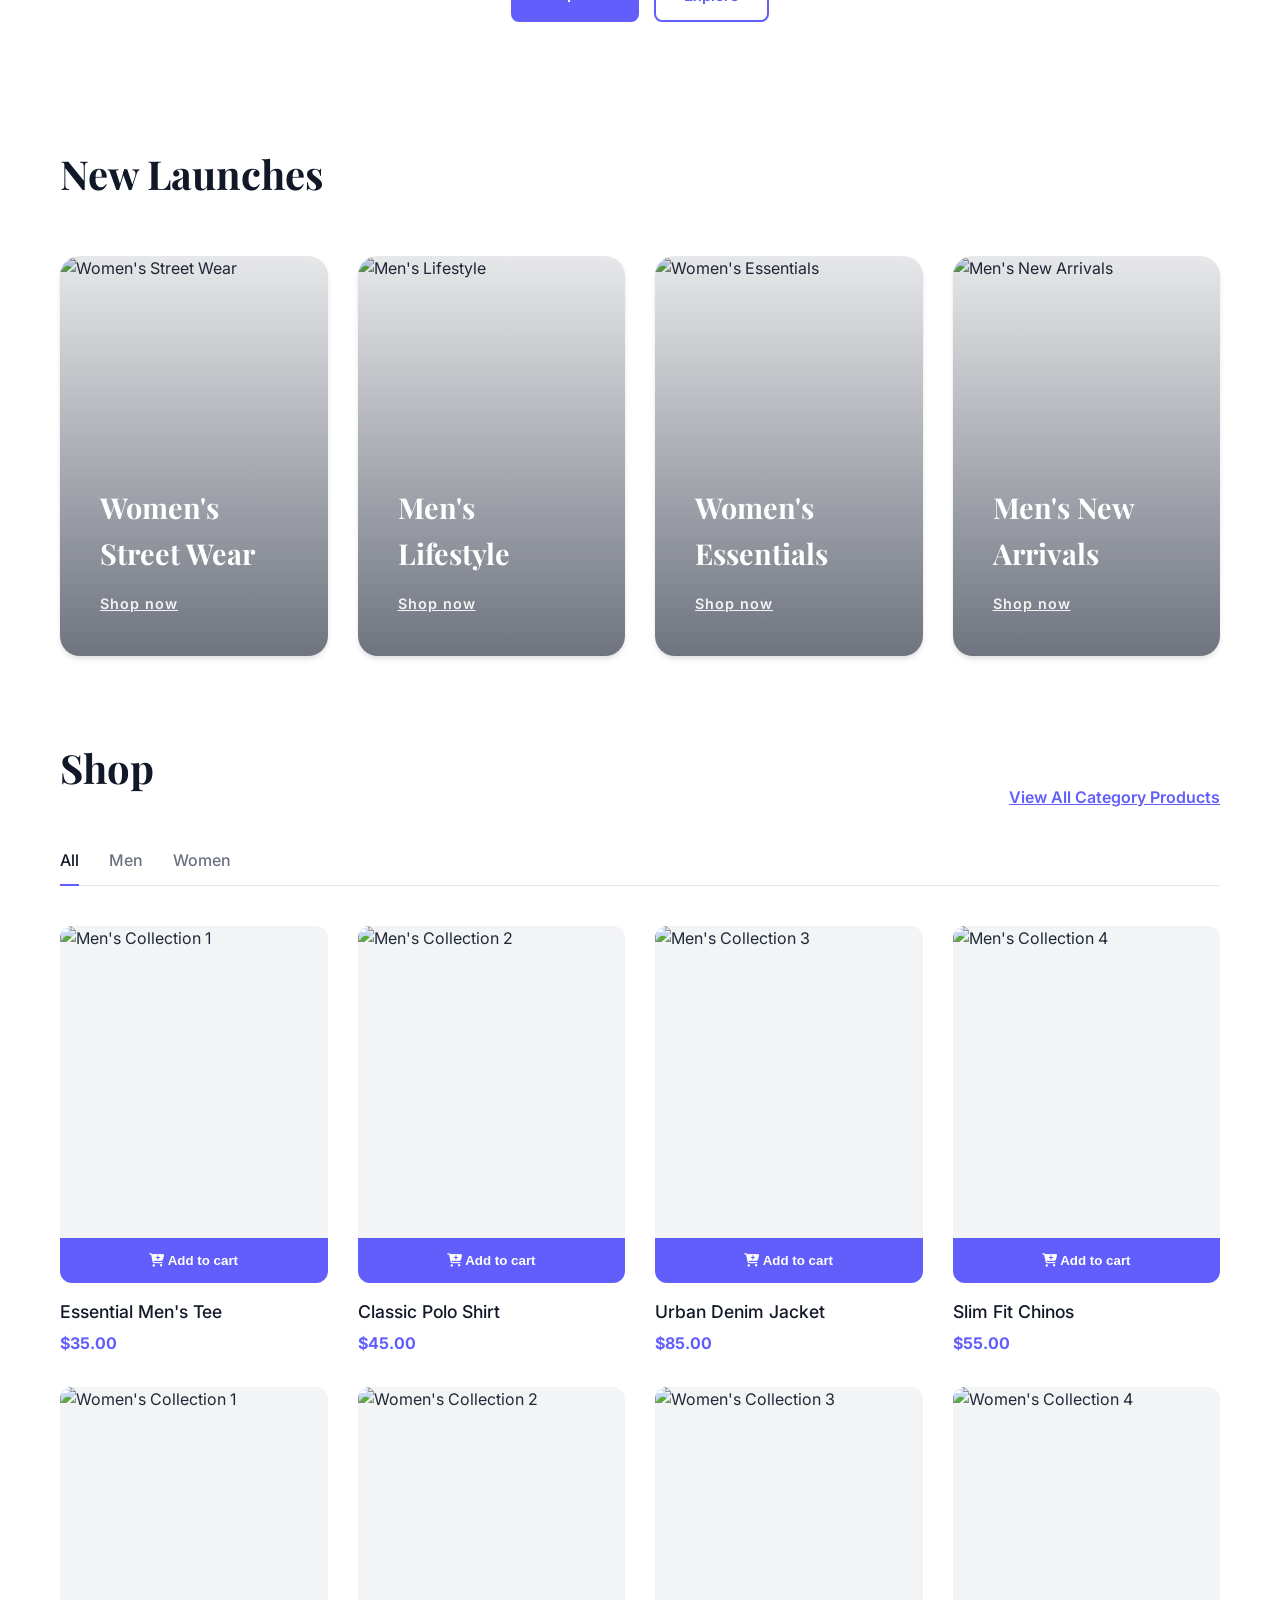
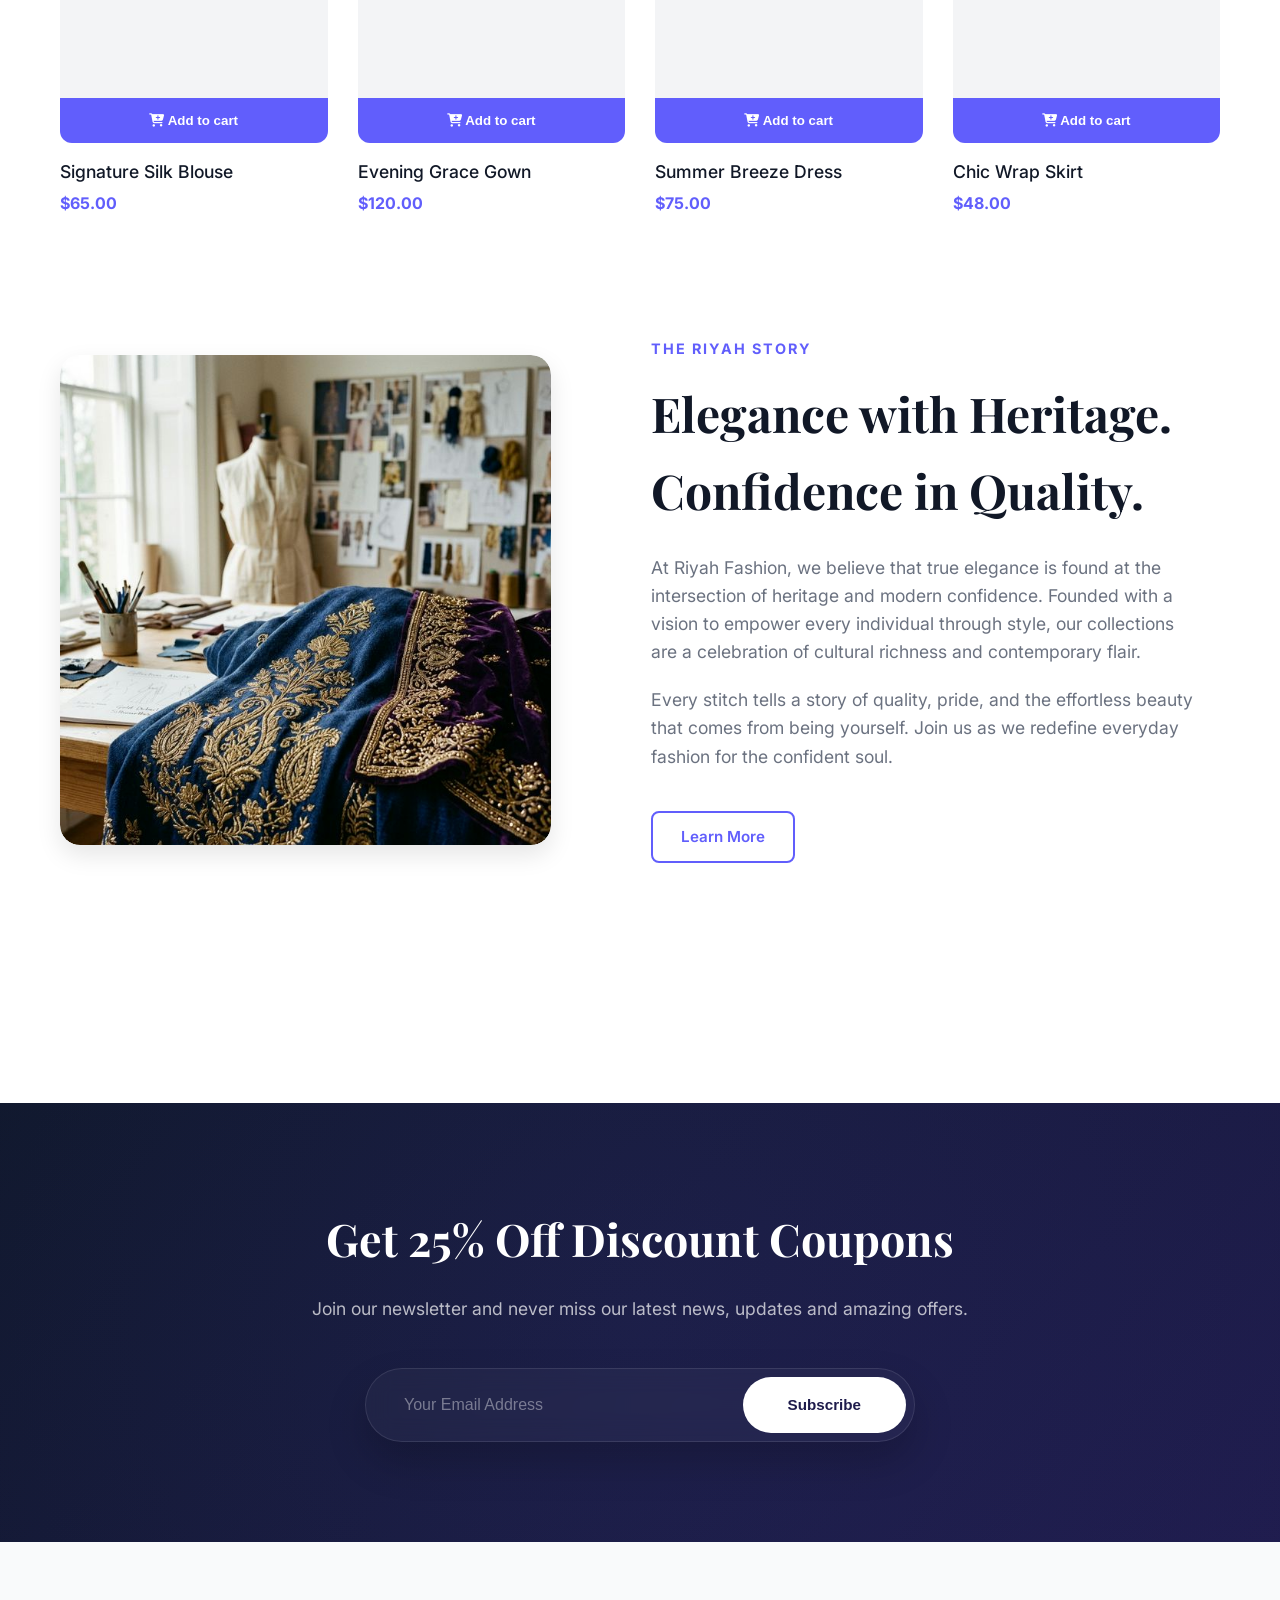
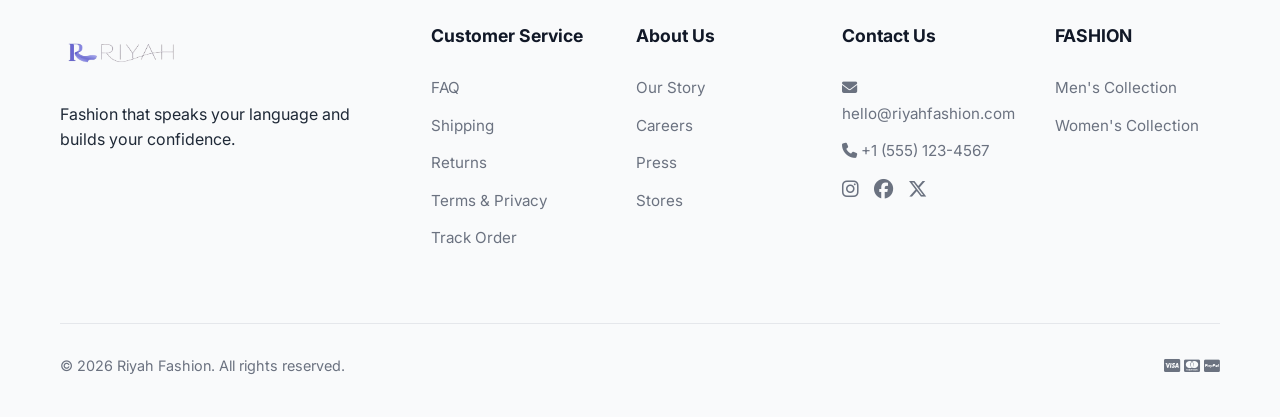
==== commit 4ae9e33a: "Add files via upload" ====
--- a/index.html
+++ b/index.html
@@ -5,6 +5,7 @@
     <meta name="viewport" content="width=device-width, initial-scale=1.0">
     <title>Riyah Fashion | Effortless Style. Everyday Confidence.</title>
     <link rel="stylesheet" href="style.css">
+    <script src="products_data.js"></script>
     <!-- Google Fonts -->
     <link rel="preconnect" href="https://fonts.googleapis.com">
     <link rel="preconnect" href="https://fonts.gstatic.com" crossorigin>
@@ -45,12 +46,12 @@
         <!-- Hero Section -->
         <section class="hero">
             <div class="hero-split-images">
-                <div class="split-image">
-                    <img src="https://images.unsplash.com/photo-1542272604-787c3835535d?q=80&w=1000&auto=format&fit=crop" alt="Male Outfit" crossorigin="anonymous">
+                <div class="split-image hero-category-link" data-target="men">
+                    <img src="MALE/DSC02569.jpg" alt="Male Outfit">
                     <div class="split-overlay"><h2>MEN</h2></div>
                 </div>
-                <div class="split-image">
-                    <img src="https://images.unsplash.com/photo-1515886657613-9f3515b0c78f?q=80&w=1000&auto=format&fit=crop" alt="Female Outfit" crossorigin="anonymous">
+                <div class="split-image hero-category-link" data-target="women">
+                    <img src="FEMALE/FEMALE/DSC03146.jpg" alt="Female Outfit">
                     <div class="split-overlay"><h2>WOMEN</h2></div>
                 </div>
             </div>
@@ -80,44 +81,44 @@
                 <!-- Product 1 -->
                 <div class="product-card" data-upload-date="2026-04-20">
                     <div class="product-image">
-                        <img src="imgs/product-1.png" alt="Full Sleeve Cover Shirt">
+                        <img src="MALE/DSC02585.jpg" alt="Men's Casual Shirt">
                         <button class="add-to-cart-btn"><i class="fa-solid fa-cart-plus"></i> Add to cart</button>
                     </div>
                     <div class="product-info">
-                        <h3>Full Sleeve Cover Shirt</h3>
+                        <h3>Men's Casual Shirt</h3>
                         <p class="price">$40.00</p>
                     </div>
                 </div>
-                <!-- Product 2 (Old Upload Date limits 2 weeks visibility) -->
-                <div class="product-card" data-upload-date="2026-04-01">
-                    <div class="product-image" style="background:#f4f4f4">
-                        <img src="https://images.unsplash.com/photo-1595777457583-95e059d581b8?q=80&w=1000&auto=format&fit=crop" alt="Lace Cocktail Dress" crossorigin="anonymous">
+                <!-- Product 2 -->
+                <div class="product-card" data-upload-date="2026-04-20">
+                    <div class="product-image">
+                        <img src="FEMALE/FEMALE/DSC03146.jpg" alt="Floral Summer Dress">
                         <button class="add-to-cart-btn"><i class="fa-solid fa-cart-plus"></i> Add to cart</button>
                     </div>
                     <div class="product-info">
-                        <h3>Lace Lace Cocktail Dress</h3>
+                        <h3>Floral Summer Dress</h3>
                         <p class="price">$55.00</p>
                     </div>
                 </div>
                 <!-- Product 3 -->
-                <div class="product-card" data-upload-date="2026-04-18">
-                    <div class="product-image" style="background:#f4f4f4">
-                        <img src="https://images.unsplash.com/photo-1606760227091-3dd870d97f1d?q=80&w=1000&auto=format&fit=crop" alt="Elegant Scarf" crossorigin="anonymous">
+                <div class="product-card" data-upload-date="2026-04-20">
+                    <div class="product-image">
+                        <img src="FEMALE/FEMALE/DSC03218.jpg" alt="Elegant Evening Wear">
                         <button class="add-to-cart-btn"><i class="fa-solid fa-cart-plus"></i> Add to cart</button>
                     </div>
                     <div class="product-info">
-                        <h3>Elegant Silk Scarf</h3>
+                        <h3>Elegant Evening Wear</h3>
                         <p class="price">$25.00</p>
                     </div>
                 </div>
                 <!-- Product 4 -->
                 <div class="product-card" data-upload-date="2026-04-22">
-                    <div class="product-image" style="background:#f4f4f4">
-                        <img src="https://images.unsplash.com/photo-1594633312681-425c7b97ccd1?q=80&w=1000&auto=format&fit=crop" alt="Modern Linen Trousers" crossorigin="anonymous">
+                    <div class="product-image">
+                        <img src="MALE/DSC02785 1.jpg" alt="Classic Men's Suit">
                         <button class="add-to-cart-btn"><i class="fa-solid fa-cart-plus"></i> Add to cart</button>
                     </div>
                     <div class="product-info">
-                        <h3>Modern Linen Trousers</h3>
+                        <h3>Classic Men's Suit</h3>
                         <p class="price">$45.00</p>
                     </div>
                 </div>
@@ -132,25 +133,32 @@
                 </div>
             </div>
             <div class="launches-grid">
-                <div class="launch-item large">
-                    <img src="https://images.unsplash.com/photo-1523398002811-999ca8dec234?q=80&w=1000&auto=format&fit=crop" alt="Street Wear" crossorigin="anonymous">
+                <div class="launch-item">
+                    <img src="FEMALE/FEMALE/DSC03222.jpg" alt="Women's Street Wear">
                     <div class="launch-overlay">
-                        <h2 style="color: white; text-shadow: 2px 2px 4px rgba(0,0,0,0.5);">Street Wear</h2>
-                        <a href="#" class="btn btn-outline" style="border-color: white; color: white;">Explore now</a>
+                        <h3>Women's Street Wear</h3>
+                        <a href="product.html?id=women-3" class="view-all">Shop now</a>
                     </div>
                 </div>
                 <div class="launch-item">
-                    <img src="https://images.unsplash.com/photo-1549298916-b41d501d3772?q=80&w=1000&auto=format&fit=crop" alt="Basic Shoes" crossorigin="anonymous">
+                    <img src="MALE/DSC02786.jpg" alt="Men's Lifestyle">
                     <div class="launch-overlay">
-                        <h3>Basic Shoes</h3>
-                        <a href="#" class="view-all">Shop now</a>
+                        <h3>Men's Lifestyle</h3>
+                        <a href="product.html?id=men-4" class="view-all">Shop now</a>
                     </div>
                 </div>
                 <div class="launch-item">
-                    <img src="https://images.unsplash.com/photo-1521369909029-2afed882baee?q=80&w=1000&auto=format&fit=crop" alt="Woolen Hat" crossorigin="anonymous">
+                    <img src="FEMALE/FEMALE/DSC04056.jpg" alt="Women's Essentials">
                     <div class="launch-overlay">
-                        <h3>Woolen Hat</h3>
-                        <a href="#" class="view-all">Shop now</a>
+                        <h3>Women's Essentials</h3>
+                        <a href="product.html?id=women-4" class="view-all">Shop now</a>
+                    </div>
+                </div>
+                <div class="launch-item">
+                    <img src="MALE/DSC02826.jpg" alt="Men's New Arrivals">
+                    <div class="launch-overlay">
+                        <h3>Men's New Arrivals</h3>
+                        <a href="product.html?id=men-5" class="view-all">Shop now</a>
                     </div>
                 </div>
             </div>
@@ -168,92 +176,156 @@
                 <button class="filter-btn active" data-category="all">All</button>
                 <button class="filter-btn" data-category="men">Men</button>
                 <button class="filter-btn" data-category="women">Women</button>
-                <button class="filter-btn" data-category="kids">Kids</button>
-                <button class="filter-btn" data-category="accessories">Accessories</button>
-                <button class="filter-btn" data-category="footwear">Footwear</button>
             </div>
             <div class="product-grid" id="shop-grid">
-                <!-- Shop items -->
+                <!-- 18 MEN'S PRODUCTS -->
                 <div class="product-card" data-category="men">
-                    <div class="product-image">
-                        <img src="imgs/product-1.png" alt="Full Sleeve Cover Shirt">
-                        <button class="add-to-cart-btn"><i class="fa-solid fa-cart-plus"></i> Add to cart</button>
-                    </div>
-                    <div class="product-info">
-                        <h3>Full Sleeve Cover Shirt</h3>
-                        <p class="price">$40.00</p>
-                    </div>
-                </div>
+                    <div class="product-image"><img src="MALE/DSC02569.jpg" alt="Men's Collection 1"><button class="add-to-cart-btn"><i class="fa-solid fa-cart-plus"></i> Add to cart</button></div>
+                    <div class="product-info"><h3>Essential Men's Tee</h3><p class="price">$35.00</p></div>
+                </div>
+                <div class="product-card" data-category="men">
+                    <div class="product-image"><img src="MALE/DSC02585.jpg" alt="Men's Collection 2"><button class="add-to-cart-btn"><i class="fa-solid fa-cart-plus"></i> Add to cart</button></div>
+                    <div class="product-info"><h3>Classic Polo Shirt</h3><p class="price">$45.00</p></div>
+                </div>
+                <div class="product-card" data-category="men">
+                    <div class="product-image"><img src="MALE/DSC02785 1.jpg" alt="Men's Collection 3"><button class="add-to-cart-btn"><i class="fa-solid fa-cart-plus"></i> Add to cart</button></div>
+                    <div class="product-info"><h3>Urban Denim Jacket</h3><p class="price">$85.00</p></div>
+                </div>
+                <div class="product-card" data-category="men">
+                    <div class="product-image"><img src="MALE/DSC02786.jpg" alt="Men's Collection 4"><button class="add-to-cart-btn"><i class="fa-solid fa-cart-plus"></i> Add to cart</button></div>
+                    <div class="product-info"><h3>Slim Fit Chinos</h3><p class="price">$55.00</p></div>
+                </div>
+                <!-- 18 WOMEN'S PRODUCTS -->
                 <div class="product-card" data-category="women">
-                    <div class="product-image" style="background:#f4f4f4">
-                        <img src="https://images.unsplash.com/photo-1595777457583-95e059d581b8?q=80&w=1000&auto=format&fit=crop" alt="Lace Cocktail Dress" crossorigin="anonymous">
-                        <button class="add-to-cart-btn"><i class="fa-solid fa-cart-plus"></i> Add to cart</button>
-                    </div>
-                    <div class="product-info">
-                        <h3>Lace Lace Cocktail Dress</h3>
-                        <p class="price">$55.00</p>
-                    </div>
-                </div>
-                <div class="product-card" data-category="accessories">
-                    <div class="product-image" style="background:#f4f4f4">
-                        <img src="https://images.unsplash.com/photo-1606760227091-3dd870d97f1d?q=80&w=1000&auto=format&fit=crop" alt="Elegant Scarf" crossorigin="anonymous">
-                        <button class="add-to-cart-btn"><i class="fa-solid fa-cart-plus"></i> Add to cart</button>
-                    </div>
-                    <div class="product-info">
-                        <h3>Elegant Silk Scarf</h3>
-                        <p class="price">$25.00</p>
-                    </div>
+                    <div class="product-image"><img src="FEMALE/FEMALE/DSC00001.jpg" alt="Women's Collection 1"><button class="add-to-cart-btn"><i class="fa-solid fa-cart-plus"></i> Add to cart</button></div>
+                    <div class="product-info"><h3>Signature Silk Blouse</h3><p class="price">$65.00</p></div>
                 </div>
                 <div class="product-card" data-category="women">
-                    <div class="product-image" style="background:#f4f4f4">
-                        <img src="https://images.unsplash.com/photo-1594633312681-425c7b97ccd1?q=80&w=1000&auto=format&fit=crop" alt="Modern Linen Trousers" crossorigin="anonymous">
-                        <button class="add-to-cart-btn"><i class="fa-solid fa-cart-plus"></i> Add to cart</button>
-                    </div>
-                    <div class="product-info">
-                        <h3>Modern Linen Trousers</h3>
-                        <p class="price">$45.00</p>
-                    </div>
-                </div>
-                <!-- Hidden products for 'View More' -->
-                <div class="product-card hidden-product" data-category="men" style="display: none;">
-                    <div class="product-image">
-                        <img src="https://images.unsplash.com/photo-1596755094514-f87e34085b2c?q=80&w=1000&auto=format&fit=crop" alt="Classic Denim Jacket" crossorigin="anonymous">
-                        <button class="add-to-cart-btn"><i class="fa-solid fa-cart-plus"></i> Add to cart</button>
-                    </div>
-                    <div class="product-info">
-                        <h3>Classic Denim Jacket</h3>
-                        <p class="price">$75.00</p>
-                    </div>
-                </div>
-                <div class="product-card hidden-product" data-category="women" style="display: none;">
-                    <div class="product-image">
-                        <img src="https://images.unsplash.com/photo-1585487000160-6ebcfceb0d03?q=80&w=1000&auto=format&fit=crop" alt="Summer Floral Dress" crossorigin="anonymous">
-                        <button class="add-to-cart-btn"><i class="fa-solid fa-cart-plus"></i> Add to cart</button>
-                    </div>
-                    <div class="product-info">
-                        <h3>Summer Floral Dress</h3>
-                        <p class="price">$49.00</p>
-                    </div>
-                </div>
-                <div class="product-card hidden-product" data-category="accessories" style="display: none;">
-                    <div class="product-image">
-                        <img src="https://images.unsplash.com/photo-1576053139778-7e32f2ae3cfd?q=80&w=1000&auto=format&fit=crop" alt="Leather Crossbody Bag" crossorigin="anonymous">
-                        <button class="add-to-cart-btn"><i class="fa-solid fa-cart-plus"></i> Add to cart</button>
-                    </div>
-                    <div class="product-info">
-                        <h3>Leather Crossbody Bag</h3>
-                        <p class="price">$89.00</p>
-                    </div>
-                </div>
-                <div class="product-card hidden-product" data-category="footwear" style="display: none;">
-                    <div class="product-image">
-                        <img src="https://images.unsplash.com/photo-1549298916-b41d501d3772?q=80&w=1000&auto=format&fit=crop" alt="Classic White Sneakers" crossorigin="anonymous">
-                        <button class="add-to-cart-btn"><i class="fa-solid fa-cart-plus"></i> Add to cart</button>
-                    </div>
-                    <div class="product-info">
-                        <h3>Classic White Sneakers</h3>
-                        <p class="price">$65.00</p>
-                    </div>
+                    <div class="product-image"><img src="FEMALE/FEMALE/DSC03146.jpg" alt="Women's Collection 2"><button class="add-to-cart-btn"><i class="fa-solid fa-cart-plus"></i> Add to cart</button></div>
+                    <div class="product-info"><h3>Evening Grace Gown</h3><p class="price">$120.00</p></div>
+                </div>
+                <div class="product-card" data-category="women">
+                    <div class="product-image"><img src="FEMALE/FEMALE/DSC03218.jpg" alt="Women's Collection 3"><button class="add-to-cart-btn"><i class="fa-solid fa-cart-plus"></i> Add to cart</button></div>
+                    <div class="product-info"><h3>Summer Breeze Dress</h3><p class="price">$75.00</p></div>
+                </div>
+                <div class="product-card" data-category="women">
+                    <div class="product-image"><img src="FEMALE/FEMALE/DSC03222.jpg" alt="Women's Collection 4"><button class="add-to-cart-btn"><i class="fa-solid fa-cart-plus"></i> Add to cart</button></div>
+                    <div class="product-info"><h3>Chic Wrap Skirt</h3><p class="price">$48.00</p></div>
+                </div>
+
+                <!-- Hidden Products (Remaining 28) -->
+                <div class="product-card hidden-product" data-category="men" style="display: none;">
+                    <div class="product-image"><img src="MALE/DSC02826.jpg" alt="Men's Collection 5"><button class="add-to-cart-btn"><i class="fa-solid fa-cart-plus"></i> Add to cart</button></div>
+                    <div class="product-info"><h3>Utility Cargo Pants</h3><p class="price">$65.00</p></div>
+                </div>
+                <div class="product-card hidden-product" data-category="men" style="display: none;">
+                    <div class="product-image"><img src="MALE/DSC02848.jpg" alt="Men's Collection 6"><button class="add-to-cart-btn"><i class="fa-solid fa-cart-plus"></i> Add to cart</button></div>
+                    <div class="product-info"><h3>Oxford Button Down</h3><p class="price">$55.00</p></div>
+                </div>
+                <div class="product-card hidden-product" data-category="men" style="display: none;">
+                    <div class="product-image"><img src="MALE/DSC02879.jpg" alt="Men's Collection 7"><button class="add-to-cart-btn"><i class="fa-solid fa-cart-plus"></i> Add to cart</button></div>
+                    <div class="product-info"><h3>Quilted Vest</h3><p class="price">$70.00</p></div>
+                </div>
+                <div class="product-card hidden-product" data-category="men" style="display: none;">
+                    <div class="product-image"><img src="MALE/DSC02884.jpg" alt="Men's Collection 8"><button class="add-to-cart-btn"><i class="fa-solid fa-cart-plus"></i> Add to cart</button></div>
+                    <div class="product-info"><h3>Modern Blazer</h3><p class="price">$150.00</p></div>
+                </div>
+                <div class="product-card hidden-product" data-category="men" style="display: none;">
+                    <div class="product-image"><img src="MALE/DSC02886.jpg" alt="Men's Collection 9"><button class="add-to-cart-btn"><i class="fa-solid fa-cart-plus"></i> Add to cart</button></div>
+                    <div class="product-info"><h3>Fleece Hoodie</h3><p class="price">$50.00</p></div>
+                </div>
+                <div class="product-card hidden-product" data-category="men" style="display: none;">
+                    <div class="product-image"><img src="MALE/DSC02934.jpg" alt="Men's Collection 10"><button class="add-to-cart-btn"><i class="fa-solid fa-cart-plus"></i> Add to cart</button></div>
+                    <div class="product-info"><h3>Bomber Jacket</h3><p class="price">$95.00</p></div>
+                </div>
+                <div class="product-card hidden-product" data-category="men" style="display: none;">
+                    <div class="product-image"><img src="MALE/DSC02937.jpg" alt="Men's Collection 11"><button class="add-to-cart-btn"><i class="fa-solid fa-cart-plus"></i> Add to cart</button></div>
+                    <div class="product-info"><h3>Graphic Streetwear Tee</h3><p class="price">$30.00</p></div>
+                </div>
+                <div class="product-card hidden-product" data-category="men" style="display: none;">
+                    <div class="product-image"><img src="MALE/DSC07970.jpg" alt="Men's Collection 12"><button class="add-to-cart-btn"><i class="fa-solid fa-cart-plus"></i> Add to cart</button></div>
+                    <div class="product-info"><h3>Linen Summer Shirt</h3><p class="price">$42.00</p></div>
+                </div>
+                <div class="product-card hidden-product" data-category="men" style="display: none;">
+                    <div class="product-image"><img src="MALE/DSC07991.jpg" alt="Men's Collection 13"><button class="add-to-cart-btn"><i class="fa-solid fa-cart-plus"></i> Add to cart</button></div>
+                    <div class="product-info"><h3>Tailored Trousers</h3><p class="price">$75.00</p></div>
+                </div>
+                <div class="product-card hidden-product" data-category="men" style="display: none;">
+                    <div class="product-image"><img src="MALE/DSC08027.jpg" alt="Men's Collection 14"><button class="add-to-cart-btn"><i class="fa-solid fa-cart-plus"></i> Add to cart</button></div>
+                    <div class="product-info"><h3>Knitted Sweater</h3><p class="price">$60.00</p></div>
+                </div>
+                <div class="product-card hidden-product" data-category="men" style="display: none;">
+                    <div class="product-image"><img src="MALE/DSC08065.jpg" alt="Men's Collection 15"><button class="add-to-cart-btn"><i class="fa-solid fa-cart-plus"></i> Add to cart</button></div>
+                    <div class="product-info"><h3>Canvas Belt</h3><p class="price">$20.00</p></div>
+                </div>
+                <div class="product-card hidden-product" data-category="men" style="display: none;">
+                    <div class="product-image"><img src="MALE/DSC08109.jpg" alt="Men's Collection 16"><button class="add-to-cart-btn"><i class="fa-solid fa-cart-plus"></i> Add to cart</button></div>
+                    <div class="product-info"><h3>Leather Wallet</h3><p class="price">$35.00</p></div>
+                </div>
+                <div class="product-card hidden-product" data-category="men" style="display: none;">
+                    <div class="product-image"><img src="MALE/DSC08113.jpg" alt="Men's Collection 17"><button class="add-to-cart-btn"><i class="fa-solid fa-cart-plus"></i> Add to cart</button></div>
+                    <div class="product-info"><h3>Aviator Sunglasses</h3><p class="price">$25.00</p></div>
+                </div>
+                <div class="product-card hidden-product" data-category="men" style="display: none;">
+                    <div class="product-image"><img src="MALE/DSC08149.jpg" alt="Men's Collection 18"><button class="add-to-cart-btn"><i class="fa-solid fa-cart-plus"></i> Add to cart</button></div>
+                    <div class="product-info"><h3>Duffel Bag</h3><p class="price">$90.00</p></div>
+                </div>
+
+                <div class="product-card hidden-product" data-category="women" style="display: none;">
+                    <div class="product-image"><img src="FEMALE/FEMALE/DSC04056.jpg" alt="Women's Collection 5"><button class="add-to-cart-btn"><i class="fa-solid fa-cart-plus"></i> Add to cart</button></div>
+                    <div class="product-info"><h3>Boho Maxi Dress</h3><p class="price">$85.00</p></div>
+                </div>
+                <div class="product-card hidden-product" data-category="women" style="display: none;">
+                    <div class="product-image"><img src="FEMALE/FEMALE/DSC04114.jpg" alt="Women's Collection 6"><button class="add-to-cart-btn"><i class="fa-solid fa-cart-plus"></i> Add to cart</button></div>
+                    <div class="product-info"><h3>Cashmere Cardigan</h3><p class="price">$110.00</p></div>
+                </div>
+                <div class="product-card hidden-product" data-category="women" style="display: none;">
+                    <div class="product-image"><img src="FEMALE/FEMALE/DSC04128 1.jpg" alt="Women's Collection 7"><button class="add-to-cart-btn"><i class="fa-solid fa-cart-plus"></i> Add to cart</button></div>
+                    <div class="product-info"><h3>Pleated Midi Skirt</h3><p class="price">$58.00</p></div>
+                </div>
+                <div class="product-card hidden-product" data-category="women" style="display: none;">
+                    <div class="product-image"><img src="FEMALE/FEMALE/DSC04149.jpg" alt="Women's Collection 8"><button class="add-to-cart-btn"><i class="fa-solid fa-cart-plus"></i> Add to cart</button></div>
+                    <div class="product-info"><h3>Structured Tote Bag</h3><p class="price">$95.00</p></div>
+                </div>
+                <div class="product-card hidden-product" data-category="women" style="display: none;">
+                    <div class="product-image"><img src="FEMALE/FEMALE/DSC04470.jpg" alt="Women's Collection 9"><button class="add-to-cart-btn"><i class="fa-solid fa-cart-plus"></i> Add to cart</button></div>
+                    <div class="product-info"><h3>High Waist Jeans</h3><p class="price">$65.00</p></div>
+                </div>
+                <div class="product-card hidden-product" data-category="women" style="display: none;">
+                    <div class="product-image"><img src="FEMALE/FEMALE/DSC04487.jpg" alt="Women's Collection 10"><button class="add-to-cart-btn"><i class="fa-solid fa-cart-plus"></i> Add to cart</button></div>
+                    <div class="product-info"><h3>Gold Hoop Earrings</h3><p class="price">$25.00</p></div>
+                </div>
+                <div class="product-card hidden-product" data-category="women" style="display: none;">
+                    <div class="product-image"><img src="FEMALE/FEMALE/DSC09671.jpg" alt="Women's Collection 11"><button class="add-to-cart-btn"><i class="fa-solid fa-cart-plus"></i> Add to cart</button></div>
+                    <div class="product-info"><h3>Floral Kimono</h3><p class="price">$45.00</p></div>
+                </div>
+                <div class="product-card hidden-product" data-category="women" style="display: none;">
+                    <div class="product-image"><img src="FEMALE/FEMALE/DSC09775.jpg" alt="Women's Collection 12"><button class="add-to-cart-btn"><i class="fa-solid fa-cart-plus"></i> Add to cart</button></div>
+                    <div class="product-info"><h3>Velvet Slip Dress</h3><p class="price">$80.00</p></div>
+                </div>
+                <div class="product-card hidden-product" data-category="women" style="display: none;">
+                    <div class="product-image"><img src="FEMALE/FEMALE/DSC09887.jpg" alt="Women's Collection 13"><button class="add-to-cart-btn"><i class="fa-solid fa-cart-plus"></i> Add to cart</button></div>
+                    <div class="product-info"><h3>Silk Neck Scarf</h3><p class="price">$30.00</p></div>
+                </div>
+                <div class="product-card hidden-product" data-category="women" style="display: none;">
+                    <div class="product-image"><img src="FEMALE/FEMALE/DSC09892.jpg" alt="Women's Collection 14"><button class="add-to-cart-btn"><i class="fa-solid fa-cart-plus"></i> Add to cart</button></div>
+                    <div class="product-info"><h3>Linen Blazer</h3><p class="price">$130.00</p></div>
+                </div>
+                <div class="product-card hidden-product" data-category="women" style="display: none;">
+                    <div class="product-image"><img src="FEMALE/FEMALE/DSC09915.jpg" alt="Women's Collection 15"><button class="add-to-cart-btn"><i class="fa-solid fa-cart-plus"></i> Add to cart</button></div>
+                    <div class="product-info"><h3>Ruffled Top</h3><p class="price">$40.00</p></div>
+                </div>
+                <div class="product-card hidden-product" data-category="women" style="display: none;">
+                    <div class="product-image"><img src="FEMALE/FEMALE/DSC09933.jpg" alt="Women's Collection 16"><button class="add-to-cart-btn"><i class="fa-solid fa-cart-plus"></i> Add to cart</button></div>
+                    <div class="product-info"><h3>Leather Sandals</h3><p class="price">$55.00</p></div>
+                </div>
+                <div class="product-card hidden-product" data-category="women" style="display: none;">
+                    <div class="product-image"><img src="FEMALE/FEMALE/DSC09957.jpg" alt="Women's Collection 17"><button class="add-to-cart-btn"><i class="fa-solid fa-cart-plus"></i> Add to cart</button></div>
+                    <div class="product-info"><h3>Statement Necklace</h3><p class="price">$35.00</p></div>
+                </div>
+                <div class="product-card hidden-product" data-category="women" style="display: none;">
+                    <div class="product-image"><img src="FEMALE/FEMALE/DSC09992.jpg" alt="Women's Collection 18"><button class="add-to-cart-btn"><i class="fa-solid fa-cart-plus"></i> Add to cart</button></div>
+                    <div class="product-info"><h3>Canvas Sun Hat</h3><p class="price">$28.00</p></div>
                 </div>
             </div>
         </section>
@@ -332,9 +404,7 @@
                     <ul>
                         <li><a href="#">Men's Collection</a></li>
                         <li><a href="#">Women's Collection</a></li>
-                        <li><a href="#">Kids' Collection</a></li>
-                        <li><a href="#">Accessories</a></li>
-                    </ul>
+                                                                    </ul>
                 </div>
             </div>
             <div class="footer-bottom">
--- a/style.css
+++ b/style.css
@@ -298,15 +298,18 @@
     background: var(--primary);
     color: white;
     text-align: center;
-    padding: 12px;
+    padding: 15px;
     font-weight: 600;
     border: none;
     cursor: pointer;
-    transition: background-color 0.3s ease;
+    transition: var(--transition);
+    opacity: 1; /* Ensure it's always visible */
+    transform: translateY(0); /* Ensure it's not hidden off-screen */
 }
 
 .add-to-cart-btn:hover {
     background-color: var(--secondary);
+    padding-bottom: 18px; /* Slight expansion on hover for feedback */
 }
 
 .product-info h3 {
@@ -324,8 +327,7 @@
 /* New Launches */
 .launches-grid {
     display: grid;
-    grid-template-columns: 2.2fr 1fr;
-    grid-template-rows: auto auto;
+    grid-template-columns: repeat(auto-fit, minmax(250px, 1fr));
     gap: 30px;
 }
 
@@ -333,14 +335,9 @@
     position: relative;
     border-radius: 20px;
     overflow: hidden;
-    height: 350px;
+    height: 400px;
     box-shadow: var(--shadow-md);
     cursor: pointer;
-}
-
-.launch-item.large {
-    grid-row: span 2;
-    height: 730px;
 }
 
 .launch-item img {
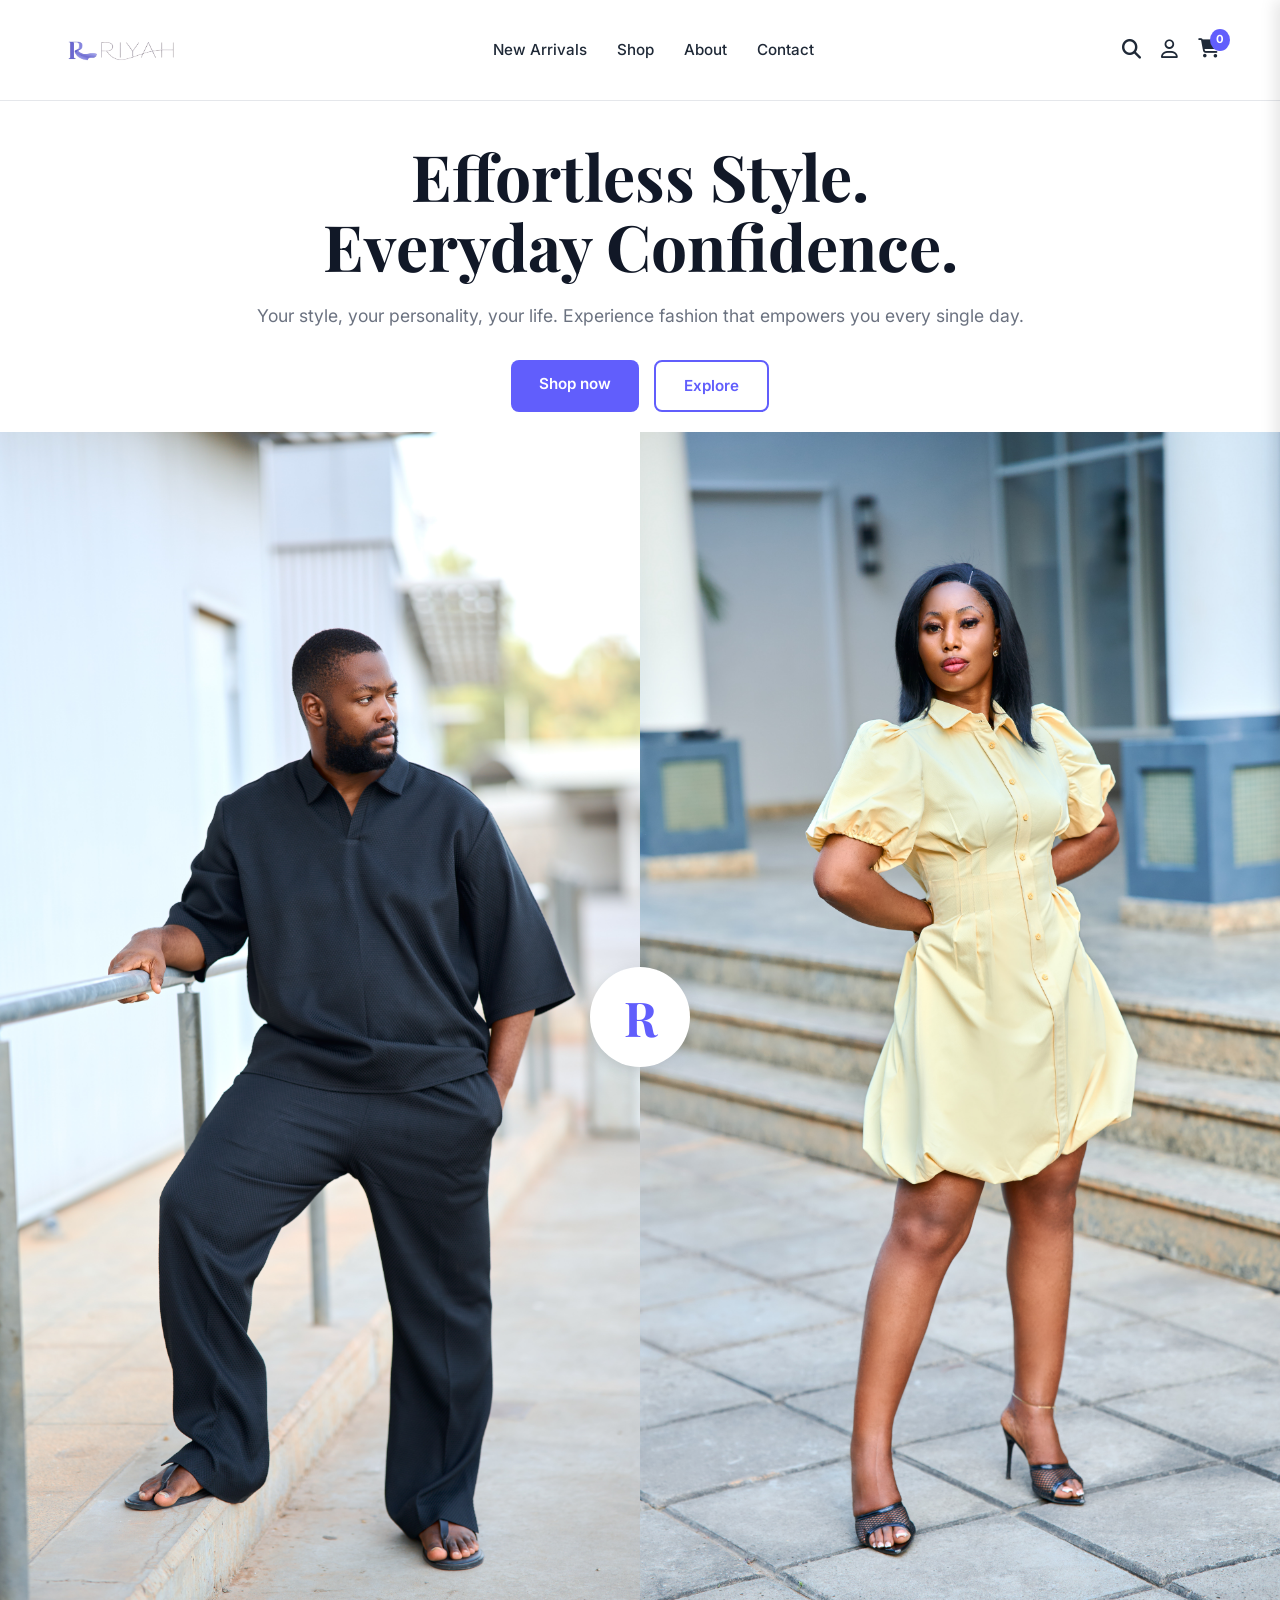
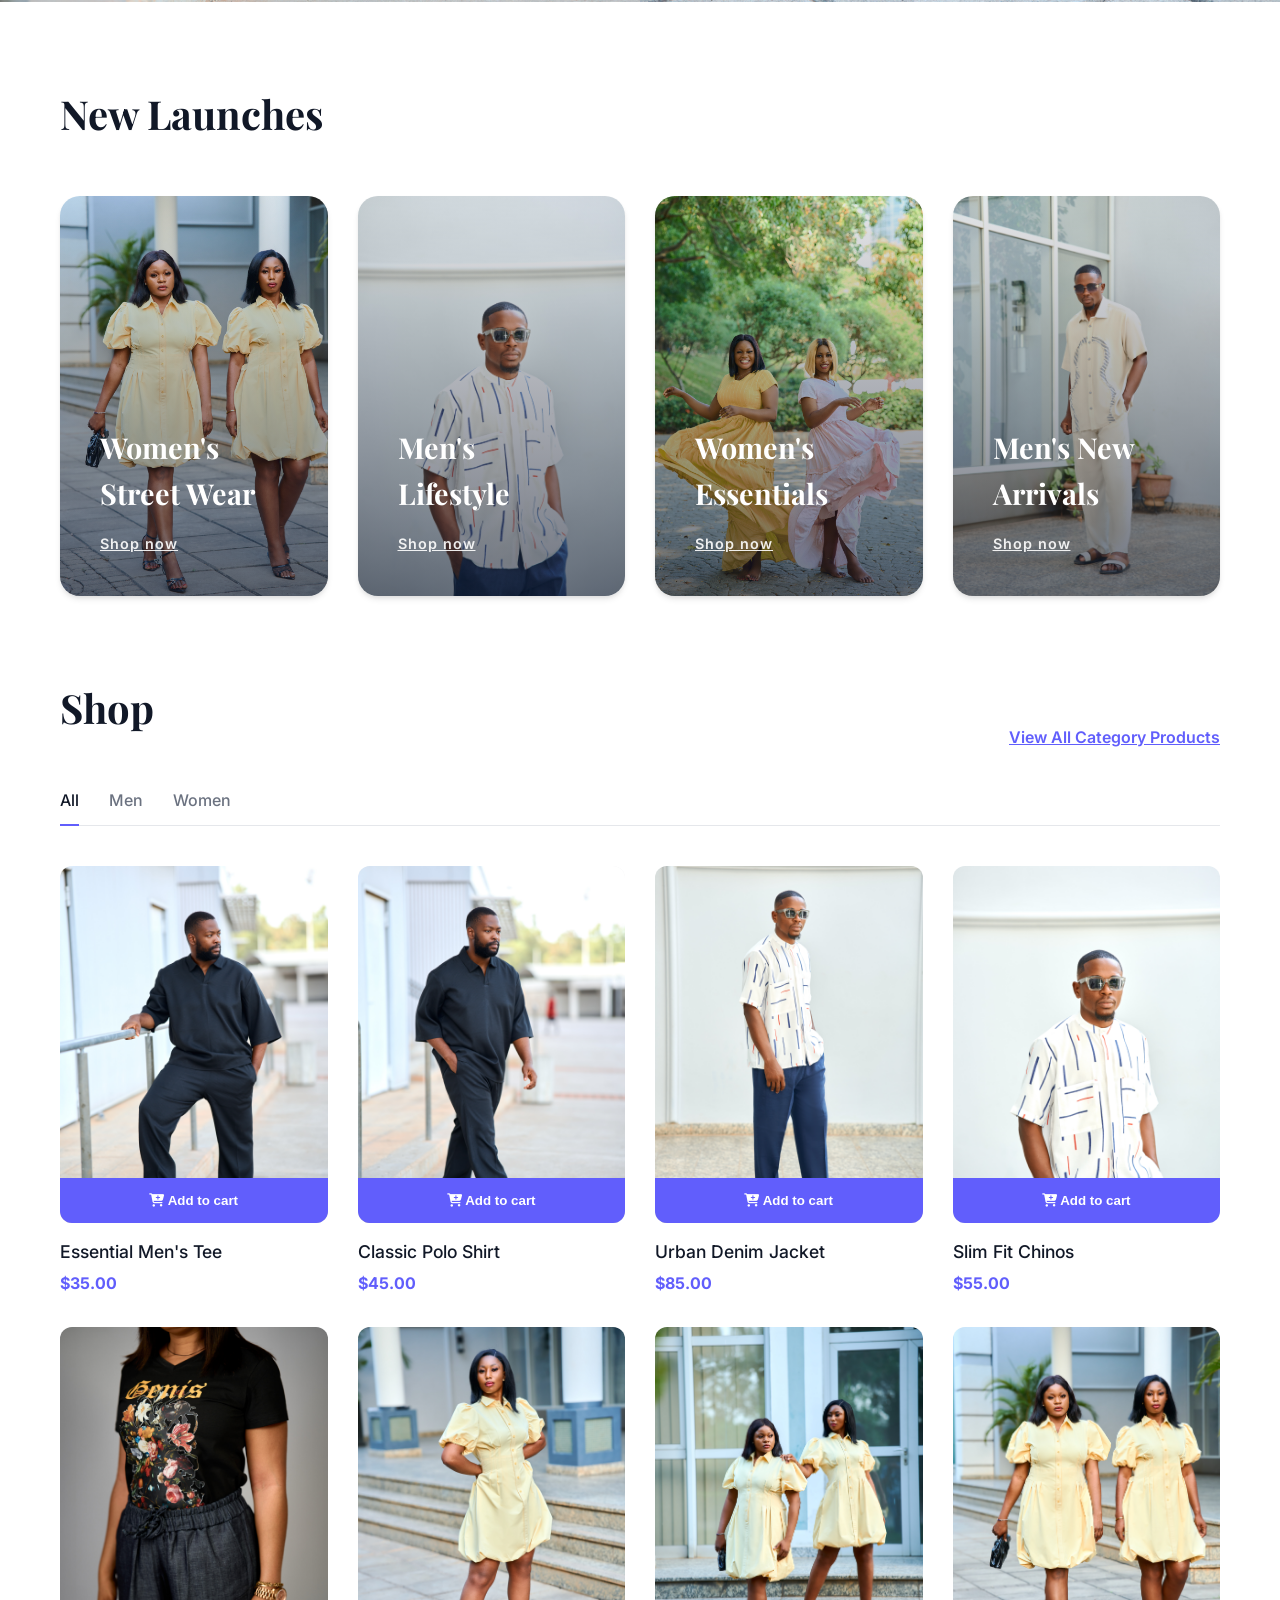
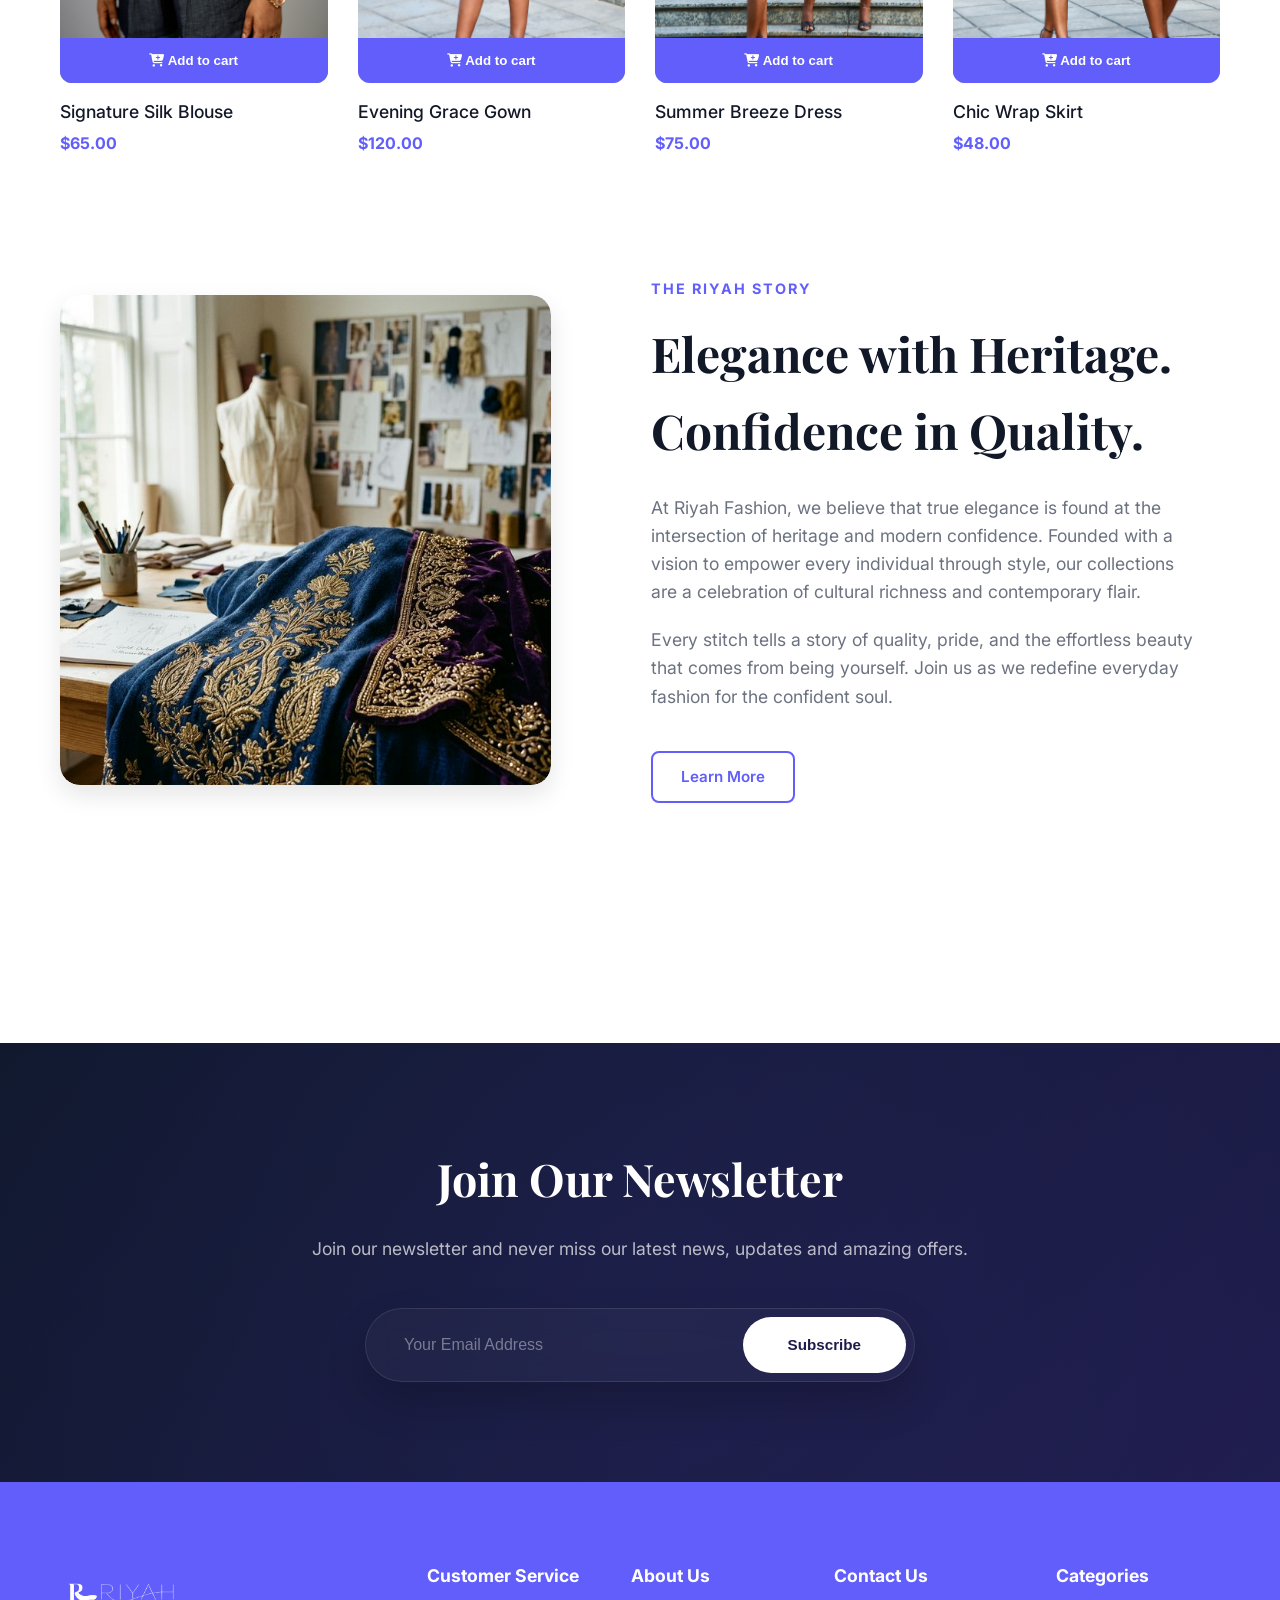
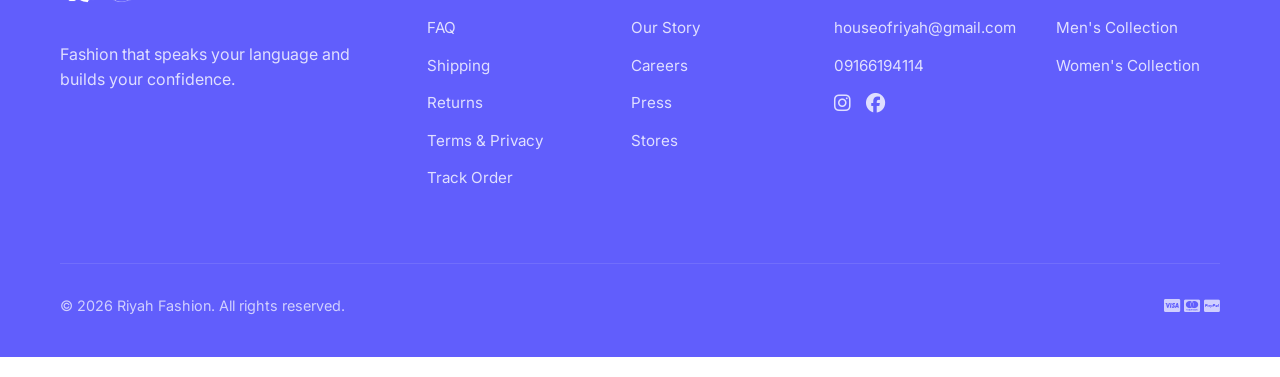
==== commit 6353d953: "Add files via upload" ====
--- a/index.html
+++ b/index.html
@@ -1,5 +1,6 @@
 <!DOCTYPE html>
 <html lang="en">
+
 <head>
     <meta charset="UTF-8">
     <meta name="viewport" content="width=device-width, initial-scale=1.0">
@@ -9,10 +10,13 @@
     <!-- Google Fonts -->
     <link rel="preconnect" href="https://fonts.googleapis.com">
     <link rel="preconnect" href="https://fonts.gstatic.com" crossorigin>
-    <link href="https://fonts.googleapis.com/css2?family=Inter:wght@400;500;600;700&family=Playfair+Display:wght@700&display=swap" rel="stylesheet">
+    <link
+        href="https://fonts.googleapis.com/css2?family=Inter:wght@400;500;600;700&family=Playfair+Display:wght@700&display=swap"
+        rel="stylesheet">
     <!-- Font Awesome -->
     <link rel="stylesheet" href="https://cdnjs.cloudflare.com/ajax/libs/font-awesome/6.5.1/css/all.min.css">
 </head>
+
 <body>
 
     <header>
@@ -43,28 +47,34 @@
     </header>
 
     <main>
-        <!-- Hero Section -->
-        <section class="hero">
-            <div class="hero-split-images">
-                <div class="split-image hero-category-link" data-target="men">
-                    <img src="MALE/DSC02569.jpg" alt="Male Outfit">
-                    <div class="split-overlay"><h2>MEN</h2></div>
-                </div>
-                <div class="split-image hero-category-link" data-target="women">
-                    <img src="FEMALE/FEMALE/DSC03146.jpg" alt="Female Outfit">
-                    <div class="split-overlay"><h2>WOMEN</h2></div>
-                </div>
-            </div>
-        </section>
-
         <!-- Hero Intro Content -->
-        <section class="hero-intro container">
+        <section class="hero-intro container" style="text-align: center; padding-top: 40px; padding-bottom: 20px;">
             <div class="hero-content">
+                <!-- <img src="imgs/riyah-logo.png" alt="Riyah Fashion" style="max-height: 80px; margin-bottom: 20px;">-->
                 <h1>Effortless Style. <br> Everyday Confidence.</h1>
                 <p>Your style, your personality, your life. Experience fashion that empowers you every single day.</p>
                 <div class="hero-btns">
-                    <a href="#" class="btn btn-primary">Shop now</a>
-                    <a href="#" class="btn btn-outline">Explore</a>
+                    <a href="#shop" class="btn btn-primary">Shop now</a>
+                    <a href="#new-arrivals" class="btn btn-outline">Explore</a>
+                </div>
+            </div>
+        </section>
+
+        <!-- Hero Section -->
+        <section class="hero">
+            <div class="hero-split-images" style="position: relative;">
+                <div class="split-image hero-category-link" data-target="men">
+                    <img src="MALE/DSC02569.jpg" alt="Male Outfit">
+                </div>
+                <div class="split-image hero-category-link" data-target="women">
+                    <img src="FEMALE/FEMALE/DSC03146.jpg" alt="Female Outfit">
+                </div>
+                <!-- Brand logo at center of images -->
+                <div class="center-brand-logo"
+                    style="position: absolute; top: 50%; left: 50%; transform: translate(-50%, -50%); z-index: 10; background: white; width: 100px; height: 100px; border-radius: 50%; display: flex; align-items: center; justify-content: center; box-shadow: 0 4px 15px rgba(0,0,0,0.1);">
+                    <h1
+                        style="margin: 0; font-family: 'Playfair Display', serif; font-size: 3rem; color: var(--primary); line-height: 1;">
+                        R</h1>
                 </div>
             </div>
         </section>
@@ -127,7 +137,7 @@
 
         <!-- New Launches -->
         <section class="new-launches container">
-             <div class="section-header">
+            <div class="section-header">
                 <div class="section-title">
                     <h2>New Launches</h2>
                 </div>
@@ -180,152 +190,297 @@
             <div class="product-grid" id="shop-grid">
                 <!-- 18 MEN'S PRODUCTS -->
                 <div class="product-card" data-category="men">
-                    <div class="product-image"><img src="MALE/DSC02569.jpg" alt="Men's Collection 1"><button class="add-to-cart-btn"><i class="fa-solid fa-cart-plus"></i> Add to cart</button></div>
-                    <div class="product-info"><h3>Essential Men's Tee</h3><p class="price">$35.00</p></div>
+                    <div class="product-image"><img src="MALE/DSC02569.jpg" alt="Men's Collection 1"><button
+                            class="add-to-cart-btn"><i class="fa-solid fa-cart-plus"></i> Add to cart</button></div>
+                    <div class="product-info">
+                        <h3>Essential Men's Tee</h3>
+                        <p class="price">$35.00</p>
+                    </div>
                 </div>
                 <div class="product-card" data-category="men">
-                    <div class="product-image"><img src="MALE/DSC02585.jpg" alt="Men's Collection 2"><button class="add-to-cart-btn"><i class="fa-solid fa-cart-plus"></i> Add to cart</button></div>
-                    <div class="product-info"><h3>Classic Polo Shirt</h3><p class="price">$45.00</p></div>
+                    <div class="product-image"><img src="MALE/DSC02585.jpg" alt="Men's Collection 2"><button
+                            class="add-to-cart-btn"><i class="fa-solid fa-cart-plus"></i> Add to cart</button></div>
+                    <div class="product-info">
+                        <h3>Classic Polo Shirt</h3>
+                        <p class="price">$45.00</p>
+                    </div>
                 </div>
                 <div class="product-card" data-category="men">
-                    <div class="product-image"><img src="MALE/DSC02785 1.jpg" alt="Men's Collection 3"><button class="add-to-cart-btn"><i class="fa-solid fa-cart-plus"></i> Add to cart</button></div>
-                    <div class="product-info"><h3>Urban Denim Jacket</h3><p class="price">$85.00</p></div>
+                    <div class="product-image"><img src="MALE/DSC02785 1.jpg" alt="Men's Collection 3"><button
+                            class="add-to-cart-btn"><i class="fa-solid fa-cart-plus"></i> Add to cart</button></div>
+                    <div class="product-info">
+                        <h3>Urban Denim Jacket</h3>
+                        <p class="price">$85.00</p>
+                    </div>
                 </div>
                 <div class="product-card" data-category="men">
-                    <div class="product-image"><img src="MALE/DSC02786.jpg" alt="Men's Collection 4"><button class="add-to-cart-btn"><i class="fa-solid fa-cart-plus"></i> Add to cart</button></div>
-                    <div class="product-info"><h3>Slim Fit Chinos</h3><p class="price">$55.00</p></div>
+                    <div class="product-image"><img src="MALE/DSC02786.jpg" alt="Men's Collection 4"><button
+                            class="add-to-cart-btn"><i class="fa-solid fa-cart-plus"></i> Add to cart</button></div>
+                    <div class="product-info">
+                        <h3>Slim Fit Chinos</h3>
+                        <p class="price">$55.00</p>
+                    </div>
                 </div>
                 <!-- 18 WOMEN'S PRODUCTS -->
                 <div class="product-card" data-category="women">
-                    <div class="product-image"><img src="FEMALE/FEMALE/DSC00001.jpg" alt="Women's Collection 1"><button class="add-to-cart-btn"><i class="fa-solid fa-cart-plus"></i> Add to cart</button></div>
-                    <div class="product-info"><h3>Signature Silk Blouse</h3><p class="price">$65.00</p></div>
+                    <div class="product-image"><img src="FEMALE/FEMALE/DSC00001.jpg" alt="Women's Collection 1"><button
+                            class="add-to-cart-btn"><i class="fa-solid fa-cart-plus"></i> Add to cart</button></div>
+                    <div class="product-info">
+                        <h3>Signature Silk Blouse</h3>
+                        <p class="price">$65.00</p>
+                    </div>
                 </div>
                 <div class="product-card" data-category="women">
-                    <div class="product-image"><img src="FEMALE/FEMALE/DSC03146.jpg" alt="Women's Collection 2"><button class="add-to-cart-btn"><i class="fa-solid fa-cart-plus"></i> Add to cart</button></div>
-                    <div class="product-info"><h3>Evening Grace Gown</h3><p class="price">$120.00</p></div>
+                    <div class="product-image"><img src="FEMALE/FEMALE/DSC03146.jpg" alt="Women's Collection 2"><button
+                            class="add-to-cart-btn"><i class="fa-solid fa-cart-plus"></i> Add to cart</button></div>
+                    <div class="product-info">
+                        <h3>Evening Grace Gown</h3>
+                        <p class="price">$120.00</p>
+                    </div>
                 </div>
                 <div class="product-card" data-category="women">
-                    <div class="product-image"><img src="FEMALE/FEMALE/DSC03218.jpg" alt="Women's Collection 3"><button class="add-to-cart-btn"><i class="fa-solid fa-cart-plus"></i> Add to cart</button></div>
-                    <div class="product-info"><h3>Summer Breeze Dress</h3><p class="price">$75.00</p></div>
+                    <div class="product-image"><img src="FEMALE/FEMALE/DSC03218.jpg" alt="Women's Collection 3"><button
+                            class="add-to-cart-btn"><i class="fa-solid fa-cart-plus"></i> Add to cart</button></div>
+                    <div class="product-info">
+                        <h3>Summer Breeze Dress</h3>
+                        <p class="price">$75.00</p>
+                    </div>
                 </div>
                 <div class="product-card" data-category="women">
-                    <div class="product-image"><img src="FEMALE/FEMALE/DSC03222.jpg" alt="Women's Collection 4"><button class="add-to-cart-btn"><i class="fa-solid fa-cart-plus"></i> Add to cart</button></div>
-                    <div class="product-info"><h3>Chic Wrap Skirt</h3><p class="price">$48.00</p></div>
+                    <div class="product-image"><img src="FEMALE/FEMALE/DSC03222.jpg" alt="Women's Collection 4"><button
+                            class="add-to-cart-btn"><i class="fa-solid fa-cart-plus"></i> Add to cart</button></div>
+                    <div class="product-info">
+                        <h3>Chic Wrap Skirt</h3>
+                        <p class="price">$48.00</p>
+                    </div>
                 </div>
 
                 <!-- Hidden Products (Remaining 28) -->
                 <div class="product-card hidden-product" data-category="men" style="display: none;">
-                    <div class="product-image"><img src="MALE/DSC02826.jpg" alt="Men's Collection 5"><button class="add-to-cart-btn"><i class="fa-solid fa-cart-plus"></i> Add to cart</button></div>
-                    <div class="product-info"><h3>Utility Cargo Pants</h3><p class="price">$65.00</p></div>
-                </div>
-                <div class="product-card hidden-product" data-category="men" style="display: none;">
-                    <div class="product-image"><img src="MALE/DSC02848.jpg" alt="Men's Collection 6"><button class="add-to-cart-btn"><i class="fa-solid fa-cart-plus"></i> Add to cart</button></div>
-                    <div class="product-info"><h3>Oxford Button Down</h3><p class="price">$55.00</p></div>
-                </div>
-                <div class="product-card hidden-product" data-category="men" style="display: none;">
-                    <div class="product-image"><img src="MALE/DSC02879.jpg" alt="Men's Collection 7"><button class="add-to-cart-btn"><i class="fa-solid fa-cart-plus"></i> Add to cart</button></div>
-                    <div class="product-info"><h3>Quilted Vest</h3><p class="price">$70.00</p></div>
-                </div>
-                <div class="product-card hidden-product" data-category="men" style="display: none;">
-                    <div class="product-image"><img src="MALE/DSC02884.jpg" alt="Men's Collection 8"><button class="add-to-cart-btn"><i class="fa-solid fa-cart-plus"></i> Add to cart</button></div>
-                    <div class="product-info"><h3>Modern Blazer</h3><p class="price">$150.00</p></div>
-                </div>
-                <div class="product-card hidden-product" data-category="men" style="display: none;">
-                    <div class="product-image"><img src="MALE/DSC02886.jpg" alt="Men's Collection 9"><button class="add-to-cart-btn"><i class="fa-solid fa-cart-plus"></i> Add to cart</button></div>
-                    <div class="product-info"><h3>Fleece Hoodie</h3><p class="price">$50.00</p></div>
-                </div>
-                <div class="product-card hidden-product" data-category="men" style="display: none;">
-                    <div class="product-image"><img src="MALE/DSC02934.jpg" alt="Men's Collection 10"><button class="add-to-cart-btn"><i class="fa-solid fa-cart-plus"></i> Add to cart</button></div>
-                    <div class="product-info"><h3>Bomber Jacket</h3><p class="price">$95.00</p></div>
-                </div>
-                <div class="product-card hidden-product" data-category="men" style="display: none;">
-                    <div class="product-image"><img src="MALE/DSC02937.jpg" alt="Men's Collection 11"><button class="add-to-cart-btn"><i class="fa-solid fa-cart-plus"></i> Add to cart</button></div>
-                    <div class="product-info"><h3>Graphic Streetwear Tee</h3><p class="price">$30.00</p></div>
-                </div>
-                <div class="product-card hidden-product" data-category="men" style="display: none;">
-                    <div class="product-image"><img src="MALE/DSC07970.jpg" alt="Men's Collection 12"><button class="add-to-cart-btn"><i class="fa-solid fa-cart-plus"></i> Add to cart</button></div>
-                    <div class="product-info"><h3>Linen Summer Shirt</h3><p class="price">$42.00</p></div>
-                </div>
-                <div class="product-card hidden-product" data-category="men" style="display: none;">
-                    <div class="product-image"><img src="MALE/DSC07991.jpg" alt="Men's Collection 13"><button class="add-to-cart-btn"><i class="fa-solid fa-cart-plus"></i> Add to cart</button></div>
-                    <div class="product-info"><h3>Tailored Trousers</h3><p class="price">$75.00</p></div>
-                </div>
-                <div class="product-card hidden-product" data-category="men" style="display: none;">
-                    <div class="product-image"><img src="MALE/DSC08027.jpg" alt="Men's Collection 14"><button class="add-to-cart-btn"><i class="fa-solid fa-cart-plus"></i> Add to cart</button></div>
-                    <div class="product-info"><h3>Knitted Sweater</h3><p class="price">$60.00</p></div>
-                </div>
-                <div class="product-card hidden-product" data-category="men" style="display: none;">
-                    <div class="product-image"><img src="MALE/DSC08065.jpg" alt="Men's Collection 15"><button class="add-to-cart-btn"><i class="fa-solid fa-cart-plus"></i> Add to cart</button></div>
-                    <div class="product-info"><h3>Canvas Belt</h3><p class="price">$20.00</p></div>
-                </div>
-                <div class="product-card hidden-product" data-category="men" style="display: none;">
-                    <div class="product-image"><img src="MALE/DSC08109.jpg" alt="Men's Collection 16"><button class="add-to-cart-btn"><i class="fa-solid fa-cart-plus"></i> Add to cart</button></div>
-                    <div class="product-info"><h3>Leather Wallet</h3><p class="price">$35.00</p></div>
-                </div>
-                <div class="product-card hidden-product" data-category="men" style="display: none;">
-                    <div class="product-image"><img src="MALE/DSC08113.jpg" alt="Men's Collection 17"><button class="add-to-cart-btn"><i class="fa-solid fa-cart-plus"></i> Add to cart</button></div>
-                    <div class="product-info"><h3>Aviator Sunglasses</h3><p class="price">$25.00</p></div>
-                </div>
-                <div class="product-card hidden-product" data-category="men" style="display: none;">
-                    <div class="product-image"><img src="MALE/DSC08149.jpg" alt="Men's Collection 18"><button class="add-to-cart-btn"><i class="fa-solid fa-cart-plus"></i> Add to cart</button></div>
-                    <div class="product-info"><h3>Duffel Bag</h3><p class="price">$90.00</p></div>
-                </div>
-
-                <div class="product-card hidden-product" data-category="women" style="display: none;">
-                    <div class="product-image"><img src="FEMALE/FEMALE/DSC04056.jpg" alt="Women's Collection 5"><button class="add-to-cart-btn"><i class="fa-solid fa-cart-plus"></i> Add to cart</button></div>
-                    <div class="product-info"><h3>Boho Maxi Dress</h3><p class="price">$85.00</p></div>
-                </div>
-                <div class="product-card hidden-product" data-category="women" style="display: none;">
-                    <div class="product-image"><img src="FEMALE/FEMALE/DSC04114.jpg" alt="Women's Collection 6"><button class="add-to-cart-btn"><i class="fa-solid fa-cart-plus"></i> Add to cart</button></div>
-                    <div class="product-info"><h3>Cashmere Cardigan</h3><p class="price">$110.00</p></div>
-                </div>
-                <div class="product-card hidden-product" data-category="women" style="display: none;">
-                    <div class="product-image"><img src="FEMALE/FEMALE/DSC04128 1.jpg" alt="Women's Collection 7"><button class="add-to-cart-btn"><i class="fa-solid fa-cart-plus"></i> Add to cart</button></div>
-                    <div class="product-info"><h3>Pleated Midi Skirt</h3><p class="price">$58.00</p></div>
-                </div>
-                <div class="product-card hidden-product" data-category="women" style="display: none;">
-                    <div class="product-image"><img src="FEMALE/FEMALE/DSC04149.jpg" alt="Women's Collection 8"><button class="add-to-cart-btn"><i class="fa-solid fa-cart-plus"></i> Add to cart</button></div>
-                    <div class="product-info"><h3>Structured Tote Bag</h3><p class="price">$95.00</p></div>
-                </div>
-                <div class="product-card hidden-product" data-category="women" style="display: none;">
-                    <div class="product-image"><img src="FEMALE/FEMALE/DSC04470.jpg" alt="Women's Collection 9"><button class="add-to-cart-btn"><i class="fa-solid fa-cart-plus"></i> Add to cart</button></div>
-                    <div class="product-info"><h3>High Waist Jeans</h3><p class="price">$65.00</p></div>
-                </div>
-                <div class="product-card hidden-product" data-category="women" style="display: none;">
-                    <div class="product-image"><img src="FEMALE/FEMALE/DSC04487.jpg" alt="Women's Collection 10"><button class="add-to-cart-btn"><i class="fa-solid fa-cart-plus"></i> Add to cart</button></div>
-                    <div class="product-info"><h3>Gold Hoop Earrings</h3><p class="price">$25.00</p></div>
-                </div>
-                <div class="product-card hidden-product" data-category="women" style="display: none;">
-                    <div class="product-image"><img src="FEMALE/FEMALE/DSC09671.jpg" alt="Women's Collection 11"><button class="add-to-cart-btn"><i class="fa-solid fa-cart-plus"></i> Add to cart</button></div>
-                    <div class="product-info"><h3>Floral Kimono</h3><p class="price">$45.00</p></div>
-                </div>
-                <div class="product-card hidden-product" data-category="women" style="display: none;">
-                    <div class="product-image"><img src="FEMALE/FEMALE/DSC09775.jpg" alt="Women's Collection 12"><button class="add-to-cart-btn"><i class="fa-solid fa-cart-plus"></i> Add to cart</button></div>
-                    <div class="product-info"><h3>Velvet Slip Dress</h3><p class="price">$80.00</p></div>
-                </div>
-                <div class="product-card hidden-product" data-category="women" style="display: none;">
-                    <div class="product-image"><img src="FEMALE/FEMALE/DSC09887.jpg" alt="Women's Collection 13"><button class="add-to-cart-btn"><i class="fa-solid fa-cart-plus"></i> Add to cart</button></div>
-                    <div class="product-info"><h3>Silk Neck Scarf</h3><p class="price">$30.00</p></div>
-                </div>
-                <div class="product-card hidden-product" data-category="women" style="display: none;">
-                    <div class="product-image"><img src="FEMALE/FEMALE/DSC09892.jpg" alt="Women's Collection 14"><button class="add-to-cart-btn"><i class="fa-solid fa-cart-plus"></i> Add to cart</button></div>
-                    <div class="product-info"><h3>Linen Blazer</h3><p class="price">$130.00</p></div>
-                </div>
-                <div class="product-card hidden-product" data-category="women" style="display: none;">
-                    <div class="product-image"><img src="FEMALE/FEMALE/DSC09915.jpg" alt="Women's Collection 15"><button class="add-to-cart-btn"><i class="fa-solid fa-cart-plus"></i> Add to cart</button></div>
-                    <div class="product-info"><h3>Ruffled Top</h3><p class="price">$40.00</p></div>
-                </div>
-                <div class="product-card hidden-product" data-category="women" style="display: none;">
-                    <div class="product-image"><img src="FEMALE/FEMALE/DSC09933.jpg" alt="Women's Collection 16"><button class="add-to-cart-btn"><i class="fa-solid fa-cart-plus"></i> Add to cart</button></div>
-                    <div class="product-info"><h3>Leather Sandals</h3><p class="price">$55.00</p></div>
-                </div>
-                <div class="product-card hidden-product" data-category="women" style="display: none;">
-                    <div class="product-image"><img src="FEMALE/FEMALE/DSC09957.jpg" alt="Women's Collection 17"><button class="add-to-cart-btn"><i class="fa-solid fa-cart-plus"></i> Add to cart</button></div>
-                    <div class="product-info"><h3>Statement Necklace</h3><p class="price">$35.00</p></div>
-                </div>
-                <div class="product-card hidden-product" data-category="women" style="display: none;">
-                    <div class="product-image"><img src="FEMALE/FEMALE/DSC09992.jpg" alt="Women's Collection 18"><button class="add-to-cart-btn"><i class="fa-solid fa-cart-plus"></i> Add to cart</button></div>
-                    <div class="product-info"><h3>Canvas Sun Hat</h3><p class="price">$28.00</p></div>
+                    <div class="product-image"><img src="MALE/DSC02826.jpg" alt="Men's Collection 5"><button
+                            class="add-to-cart-btn"><i class="fa-solid fa-cart-plus"></i> Add to cart</button></div>
+                    <div class="product-info">
+                        <h3>Utility Cargo Pants</h3>
+                        <p class="price">$65.00</p>
+                    </div>
+                </div>
+                <div class="product-card hidden-product" data-category="men" style="display: none;">
+                    <div class="product-image"><img src="MALE/DSC02848.jpg" alt="Men's Collection 6"><button
+                            class="add-to-cart-btn"><i class="fa-solid fa-cart-plus"></i> Add to cart</button></div>
+                    <div class="product-info">
+                        <h3>Oxford Button Down</h3>
+                        <p class="price">$55.00</p>
+                    </div>
+                </div>
+                <div class="product-card hidden-product" data-category="men" style="display: none;">
+                    <div class="product-image"><img src="MALE/DSC02879.jpg" alt="Men's Collection 7"><button
+                            class="add-to-cart-btn"><i class="fa-solid fa-cart-plus"></i> Add to cart</button></div>
+                    <div class="product-info">
+                        <h3>Quilted Vest</h3>
+                        <p class="price">$70.00</p>
+                    </div>
+                </div>
+                <div class="product-card hidden-product" data-category="men" style="display: none;">
+                    <div class="product-image"><img src="MALE/DSC02884.jpg" alt="Men's Collection 8"><button
+                            class="add-to-cart-btn"><i class="fa-solid fa-cart-plus"></i> Add to cart</button></div>
+                    <div class="product-info">
+                        <h3>Modern Blazer</h3>
+                        <p class="price">$150.00</p>
+                    </div>
+                </div>
+                <div class="product-card hidden-product" data-category="men" style="display: none;">
+                    <div class="product-image"><img src="MALE/DSC02886.jpg" alt="Men's Collection 9"><button
+                            class="add-to-cart-btn"><i class="fa-solid fa-cart-plus"></i> Add to cart</button></div>
+                    <div class="product-info">
+                        <h3>Fleece Hoodie</h3>
+                        <p class="price">$50.00</p>
+                    </div>
+                </div>
+                <div class="product-card hidden-product" data-category="men" style="display: none;">
+                    <div class="product-image"><img src="MALE/DSC02934.jpg" alt="Men's Collection 10"><button
+                            class="add-to-cart-btn"><i class="fa-solid fa-cart-plus"></i> Add to cart</button></div>
+                    <div class="product-info">
+                        <h3>Bomber Jacket</h3>
+                        <p class="price">$95.00</p>
+                    </div>
+                </div>
+                <div class="product-card hidden-product" data-category="men" style="display: none;">
+                    <div class="product-image"><img src="MALE/DSC02937.jpg" alt="Men's Collection 11"><button
+                            class="add-to-cart-btn"><i class="fa-solid fa-cart-plus"></i> Add to cart</button></div>
+                    <div class="product-info">
+                        <h3>Graphic Streetwear Tee</h3>
+                        <p class="price">$30.00</p>
+                    </div>
+                </div>
+                <div class="product-card hidden-product" data-category="men" style="display: none;">
+                    <div class="product-image"><img src="MALE/DSC07970.jpg" alt="Men's Collection 12"><button
+                            class="add-to-cart-btn"><i class="fa-solid fa-cart-plus"></i> Add to cart</button></div>
+                    <div class="product-info">
+                        <h3>Linen Summer Shirt</h3>
+                        <p class="price">$42.00</p>
+                    </div>
+                </div>
+                <div class="product-card hidden-product" data-category="men" style="display: none;">
+                    <div class="product-image"><img src="MALE/DSC07991.jpg" alt="Men's Collection 13"><button
+                            class="add-to-cart-btn"><i class="fa-solid fa-cart-plus"></i> Add to cart</button></div>
+                    <div class="product-info">
+                        <h3>Tailored Trousers</h3>
+                        <p class="price">$75.00</p>
+                    </div>
+                </div>
+                <div class="product-card hidden-product" data-category="men" style="display: none;">
+                    <div class="product-image"><img src="MALE/DSC08027.jpg" alt="Men's Collection 14"><button
+                            class="add-to-cart-btn"><i class="fa-solid fa-cart-plus"></i> Add to cart</button></div>
+                    <div class="product-info">
+                        <h3>Knitted Sweater</h3>
+                        <p class="price">$60.00</p>
+                    </div>
+                </div>
+                <div class="product-card hidden-product" data-category="men" style="display: none;">
+                    <div class="product-image"><img src="MALE/DSC08065.jpg" alt="Men's Collection 15"><button
+                            class="add-to-cart-btn"><i class="fa-solid fa-cart-plus"></i> Add to cart</button></div>
+                    <div class="product-info">
+                        <h3>Canvas Belt</h3>
+                        <p class="price">$20.00</p>
+                    </div>
+                </div>
+                <div class="product-card hidden-product" data-category="men" style="display: none;">
+                    <div class="product-image"><img src="MALE/DSC08109.jpg" alt="Men's Collection 16"><button
+                            class="add-to-cart-btn"><i class="fa-solid fa-cart-plus"></i> Add to cart</button></div>
+                    <div class="product-info">
+                        <h3>Leather Wallet</h3>
+                        <p class="price">$35.00</p>
+                    </div>
+                </div>
+                <div class="product-card hidden-product" data-category="men" style="display: none;">
+                    <div class="product-image"><img src="MALE/DSC08113.jpg" alt="Men's Collection 17"><button
+                            class="add-to-cart-btn"><i class="fa-solid fa-cart-plus"></i> Add to cart</button></div>
+                    <div class="product-info">
+                        <h3>Aviator Sunglasses</h3>
+                        <p class="price">$25.00</p>
+                    </div>
+                </div>
+                <div class="product-card hidden-product" data-category="men" style="display: none;">
+                    <div class="product-image"><img src="MALE/DSC08149.jpg" alt="Men's Collection 18"><button
+                            class="add-to-cart-btn"><i class="fa-solid fa-cart-plus"></i> Add to cart</button></div>
+                    <div class="product-info">
+                        <h3>Duffel Bag</h3>
+                        <p class="price">$90.00</p>
+                    </div>
+                </div>
+
+                <div class="product-card hidden-product" data-category="women" style="display: none;">
+                    <div class="product-image"><img src="FEMALE/FEMALE/DSC04056.jpg" alt="Women's Collection 5"><button
+                            class="add-to-cart-btn"><i class="fa-solid fa-cart-plus"></i> Add to cart</button></div>
+                    <div class="product-info">
+                        <h3>Boho Maxi Dress</h3>
+                        <p class="price">$85.00</p>
+                    </div>
+                </div>
+                <div class="product-card hidden-product" data-category="women" style="display: none;">
+                    <div class="product-image"><img src="FEMALE/FEMALE/DSC04114.jpg" alt="Women's Collection 6"><button
+                            class="add-to-cart-btn"><i class="fa-solid fa-cart-plus"></i> Add to cart</button></div>
+                    <div class="product-info">
+                        <h3>Cashmere Cardigan</h3>
+                        <p class="price">$110.00</p>
+                    </div>
+                </div>
+                <div class="product-card hidden-product" data-category="women" style="display: none;">
+                    <div class="product-image"><img src="FEMALE/FEMALE/DSC04128 1.jpg"
+                            alt="Women's Collection 7"><button class="add-to-cart-btn"><i
+                                class="fa-solid fa-cart-plus"></i> Add to cart</button></div>
+                    <div class="product-info">
+                        <h3>Pleated Midi Skirt</h3>
+                        <p class="price">$58.00</p>
+                    </div>
+                </div>
+                <div class="product-card hidden-product" data-category="women" style="display: none;">
+                    <div class="product-image"><img src="FEMALE/FEMALE/DSC04149.jpg" alt="Women's Collection 8"><button
+                            class="add-to-cart-btn"><i class="fa-solid fa-cart-plus"></i> Add to cart</button></div>
+                    <div class="product-info">
+                        <h3>Structured Tote Bag</h3>
+                        <p class="price">$95.00</p>
+                    </div>
+                </div>
+                <div class="product-card hidden-product" data-category="women" style="display: none;">
+                    <div class="product-image"><img src="FEMALE/FEMALE/DSC04470.jpg" alt="Women's Collection 9"><button
+                            class="add-to-cart-btn"><i class="fa-solid fa-cart-plus"></i> Add to cart</button></div>
+                    <div class="product-info">
+                        <h3>High Waist Jeans</h3>
+                        <p class="price">$65.00</p>
+                    </div>
+                </div>
+                <div class="product-card hidden-product" data-category="women" style="display: none;">
+                    <div class="product-image"><img src="FEMALE/FEMALE/DSC04487.jpg" alt="Women's Collection 10"><button
+                            class="add-to-cart-btn"><i class="fa-solid fa-cart-plus"></i> Add to cart</button></div>
+                    <div class="product-info">
+                        <h3>Gold Hoop Earrings</h3>
+                        <p class="price">$25.00</p>
+                    </div>
+                </div>
+                <div class="product-card hidden-product" data-category="women" style="display: none;">
+                    <div class="product-image"><img src="FEMALE/FEMALE/DSC09671.jpg" alt="Women's Collection 11"><button
+                            class="add-to-cart-btn"><i class="fa-solid fa-cart-plus"></i> Add to cart</button></div>
+                    <div class="product-info">
+                        <h3>Floral Kimono</h3>
+                        <p class="price">$45.00</p>
+                    </div>
+                </div>
+                <div class="product-card hidden-product" data-category="women" style="display: none;">
+                    <div class="product-image"><img src="FEMALE/FEMALE/DSC09775.jpg" alt="Women's Collection 12"><button
+                            class="add-to-cart-btn"><i class="fa-solid fa-cart-plus"></i> Add to cart</button></div>
+                    <div class="product-info">
+                        <h3>Velvet Slip Dress</h3>
+                        <p class="price">$80.00</p>
+                    </div>
+                </div>
+                <div class="product-card hidden-product" data-category="women" style="display: none;">
+                    <div class="product-image"><img src="FEMALE/FEMALE/DSC09887.jpg" alt="Women's Collection 13"><button
+                            class="add-to-cart-btn"><i class="fa-solid fa-cart-plus"></i> Add to cart</button></div>
+                    <div class="product-info">
+                        <h3>Silk Neck Scarf</h3>
+                        <p class="price">$30.00</p>
+                    </div>
+                </div>
+                <div class="product-card hidden-product" data-category="women" style="display: none;">
+                    <div class="product-image"><img src="FEMALE/FEMALE/DSC09892.jpg" alt="Women's Collection 14"><button
+                            class="add-to-cart-btn"><i class="fa-solid fa-cart-plus"></i> Add to cart</button></div>
+                    <div class="product-info">
+                        <h3>Linen Blazer</h3>
+                        <p class="price">$130.00</p>
+                    </div>
+                </div>
+                <div class="product-card hidden-product" data-category="women" style="display: none;">
+                    <div class="product-image"><img src="FEMALE/FEMALE/DSC09915.jpg" alt="Women's Collection 15"><button
+                            class="add-to-cart-btn"><i class="fa-solid fa-cart-plus"></i> Add to cart</button></div>
+                    <div class="product-info">
+                        <h3>Ruffled Top</h3>
+                        <p class="price">$40.00</p>
+                    </div>
+                </div>
+                <div class="product-card hidden-product" data-category="women" style="display: none;">
+                    <div class="product-image"><img src="FEMALE/FEMALE/DSC09933.jpg" alt="Women's Collection 16"><button
+                            class="add-to-cart-btn"><i class="fa-solid fa-cart-plus"></i> Add to cart</button></div>
+                    <div class="product-info">
+                        <h3>Leather Sandals</h3>
+                        <p class="price">$55.00</p>
+                    </div>
+                </div>
+                <div class="product-card hidden-product" data-category="women" style="display: none;">
+                    <div class="product-image"><img src="FEMALE/FEMALE/DSC09957.jpg" alt="Women's Collection 17"><button
+                            class="add-to-cart-btn"><i class="fa-solid fa-cart-plus"></i> Add to cart</button></div>
+                    <div class="product-info">
+                        <h3>Statement Necklace</h3>
+                        <p class="price">$35.00</p>
+                    </div>
+                </div>
+                <div class="product-card hidden-product" data-category="women" style="display: none;">
+                    <div class="product-image"><img src="FEMALE/FEMALE/DSC09992.jpg" alt="Women's Collection 18"><button
+                            class="add-to-cart-btn"><i class="fa-solid fa-cart-plus"></i> Add to cart</button></div>
+                    <div class="product-info">
+                        <h3>Canvas Sun Hat</h3>
+                        <p class="price">$28.00</p>
+                    </div>
                 </div>
             </div>
         </section>
@@ -339,8 +494,11 @@
                 <div class="about-content">
                     <span class="about-subtitle">The Riyah Story</span>
                     <h2>Elegance with Heritage. <br> Confidence in Quality.</h2>
-                    <p>At Riyah Fashion, we believe that true elegance is found at the intersection of heritage and modern confidence. Founded with a vision to empower every individual through style, our collections are a celebration of cultural richness and contemporary flair.</p>
-                    <p>Every stitch tells a story of quality, pride, and the effortless beauty that comes from being yourself. Join us as we redefine everyday fashion for the confident soul.</p>
+                    <p>At Riyah Fashion, we believe that true elegance is found at the intersection of heritage and
+                        modern confidence. Founded with a vision to empower every individual through style, our
+                        collections are a celebration of cultural richness and contemporary flair.</p>
+                    <p>Every stitch tells a story of quality, pride, and the effortless beauty that comes from being
+                        yourself. Join us as we redefine everyday fashion for the confident soul.</p>
                     <a href="about.html" class="btn btn-outline" style="margin-top: 20px;">Learn More</a>
                 </div>
             </div>
@@ -349,7 +507,7 @@
         <!-- Newsletter -->
         <section class="newsletter">
             <div class="container">
-                <h2>Get 25% Off Discount Coupons</h2>
+                <h2>Join Our Newsletter</h2>
                 <p>Join our newsletter and never miss our latest news, updates and amazing offers.</p>
                 <form class="newsletter-form">
                     <input type="email" placeholder="Your Email Address" required>
@@ -364,9 +522,10 @@
             <div class="footer-grid">
                 <div class="footer-col first">
                     <div class="footer-logo">
-                        <img src="imgs/riyah-logo.png" alt="Riyah Fashion">
-                    </div>
-                    <p>Fashion that speaks your language and builds your confidence.</p>
+                        <img src="imgs/riyah-logo.png" alt="Riyah Fashion" style="filter: brightness(0) invert(1);">
+                    </div>
+                    <p style="color: rgba(255, 255, 255, 0.8);">Fashion that speaks your language and builds your
+                        confidence.</p>
                 </div>
                 <div class="footer-col">
                     <h4>Customer Service</h4>
@@ -390,21 +549,22 @@
                 <div class="footer-col" id="contact-footer">
                     <h4>Contact Us</h4>
                     <ul>
-                        <li><a href="mailto:hello@riyahfashion.com"><i class="fa-solid fa-envelope"></i> hello@riyahfashion.com</a></li>
-                        <li><a href="tel:+15551234567"><i class="fa-solid fa-phone"></i> +1 (555) 123-4567</a></li>
+                        <li><a href="mailto:houseofriyah@gmail.com">houseofriyah@gmail.com</a></li>
+                        <li><a href="tel:09166194114">09166194114</a></li>
                         <li class="social-links">
-                            <a href="#"><i class="fa-brands fa-instagram"></i></a>
-                            <a href="#"><i class="fa-brands fa-facebook"></i></a>
-                            <a href="#"><i class="fa-brands fa-x-twitter"></i></a>
+                            <a href="https://www.instagram.com/houseofriyah?utm_source=ig_web_button_share_sheet&igsh=ZDNlZDc0MzIxNw=="
+                                target="_blank"><i class="fa-brands fa-instagram"></i></a>
+                            <a href="https://www.facebook.com/profile.php?id=100063948313758&_rdc=1&_rdr#"
+                                target="_blank"><i class="fa-brands fa-facebook"></i></a>
                         </li>
                     </ul>
                 </div>
                 <div class="footer-col">
-                    <h4>FASHION</h4>
+                    <h4>Categories</h4>
                     <ul>
                         <li><a href="#">Men's Collection</a></li>
                         <li><a href="#">Women's Collection</a></li>
-                                                                    </ul>
+                    </ul>
                 </div>
             </div>
             <div class="footer-bottom">
@@ -445,13 +605,15 @@
                 <button class="auth-tab active" data-tab="login">Login</button>
                 <button class="auth-tab" data-tab="signup">Sign Up</button>
             </div>
-            
+
             <form id="loginForm" class="auth-form active">
                 <h3>Welcome Back</h3>
                 <input type="email" placeholder="Email Address" required>
                 <input type="password" placeholder="Password" required>
                 <button type="submit" class="btn btn-primary" style="width: 100%; margin-top: 10px;">Login</button>
-                <a href="#" class="forgot-password" style="display: block; text-align: center; margin-top: 15px; font-size: 0.9rem; color: var(--text-muted);">Forgot Password?</a>
+                <a href="#" class="forgot-password"
+                    style="display: block; text-align: center; margin-top: 15px; font-size: 0.9rem; color: var(--text-muted);">Forgot
+                    Password?</a>
             </form>
 
             <form id="signupForm" class="auth-form" style="display: none;">
@@ -466,4 +628,5 @@
 
     <script src="script.js"></script>
 </body>
-</html>
+
+</html>
--- a/style.css
+++ b/style.css
@@ -651,7 +651,8 @@
 /* Footer */
 footer {
     padding: 80px 0 40px;
-    background-color: #F9FAFB;
+    background-color: var(--primary);
+    color: white;
 }
 
 .footer-grid {
@@ -670,6 +671,7 @@
     margin-bottom: 25px;
     font-size: 1.1rem;
     font-family: 'Inter', sans-serif;
+    color: white;
 }
 
 .footer-col ul li {
@@ -677,12 +679,12 @@
 }
 
 .footer-col ul li a {
-    color: var(--text-muted);
+    color: rgba(255, 255, 255, 0.8);
     font-size: 0.95rem;
 }
 
 .footer-col ul li a:hover {
-    color: var(--primary);
+    color: white;
 }
 
 .footer-col .social-links {
@@ -693,21 +695,21 @@
 
 .footer-col .social-links i {
     font-size: 1.2rem;
-    color: var(--text-muted);
+    color: rgba(255, 255, 255, 0.8);
     transition: var(--transition);
 }
 
 .footer-col .social-links a:hover i {
-    color: var(--primary);
+    color: white;
 }
 
 .footer-bottom {
-    border-top: 1px solid var(--border-color);
+    border-top: 1px solid rgba(255, 255, 255, 0.1);
     padding-top: 30px;
     display: flex;
     justify-content: space-between;
     align-items: center;
-    color: var(--text-muted);
+    color: rgba(255, 255, 255, 0.7);
     font-size: 0.9rem;
 }
 
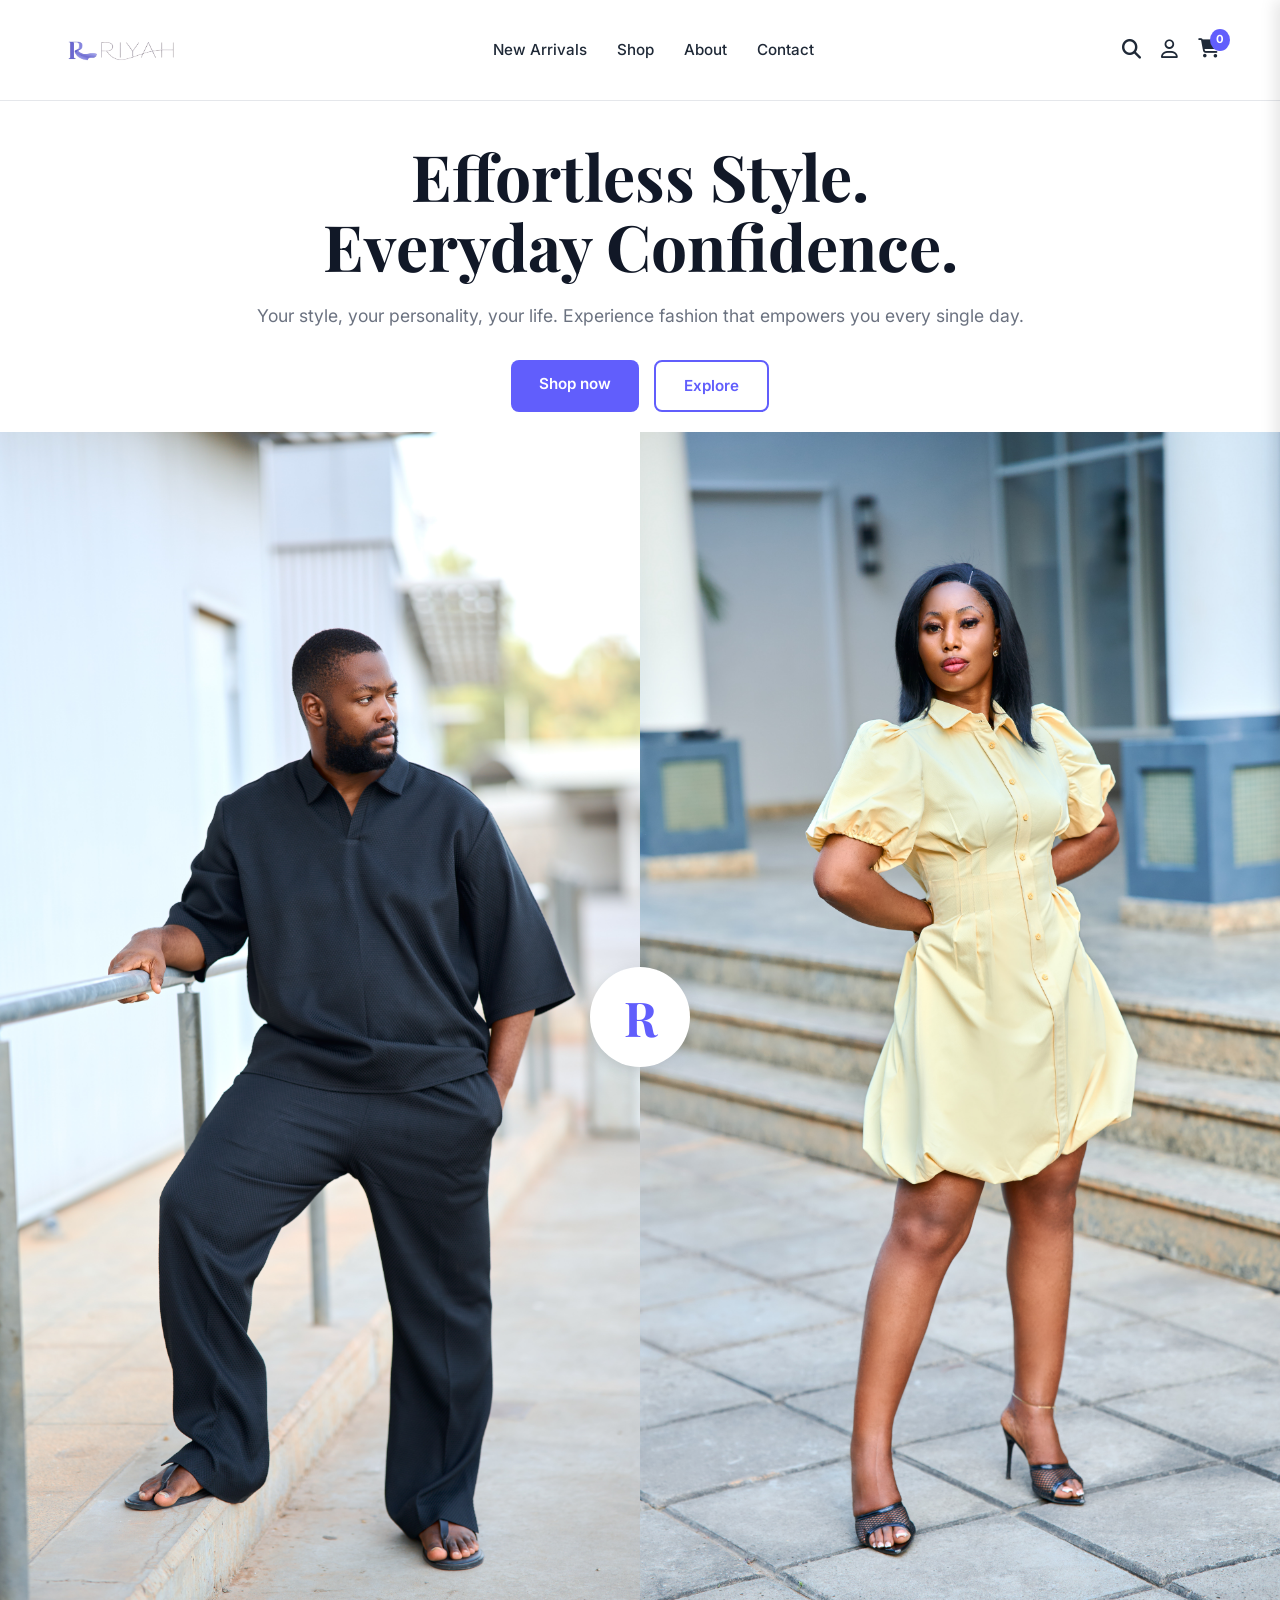
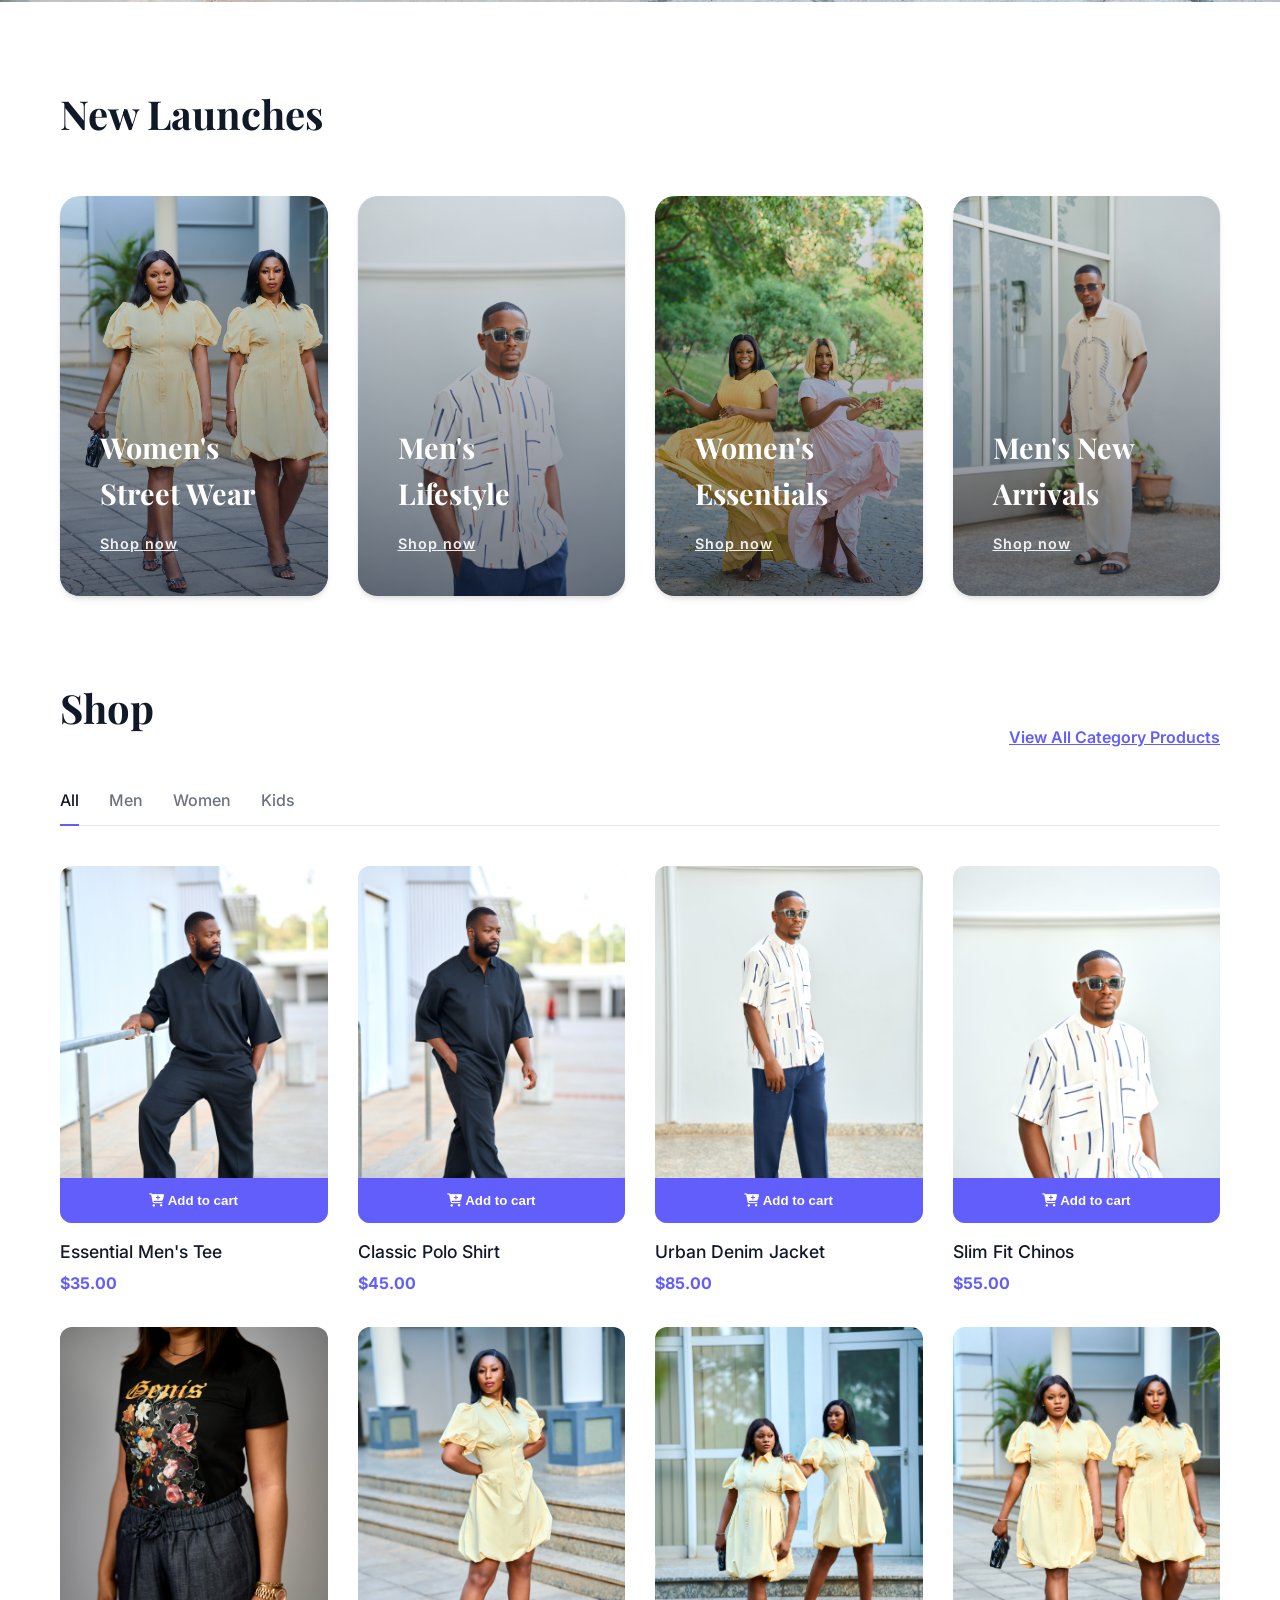
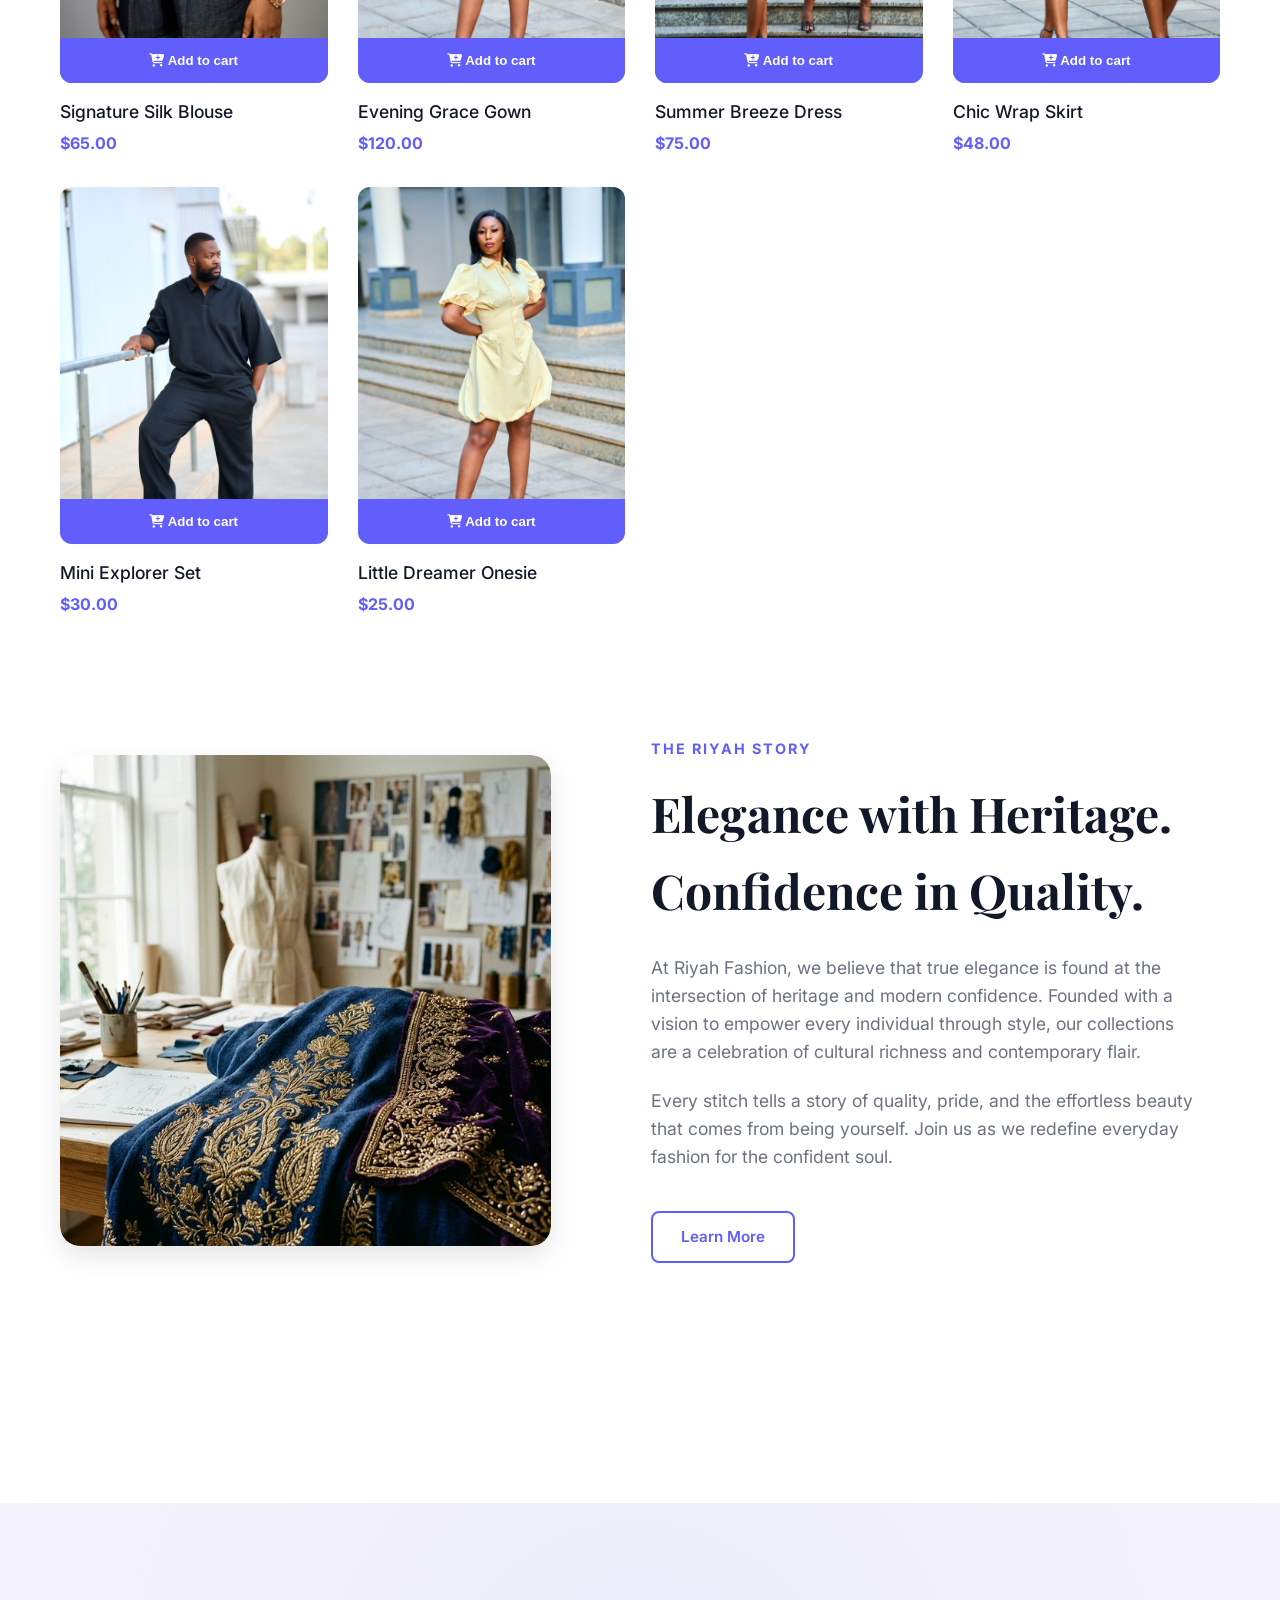
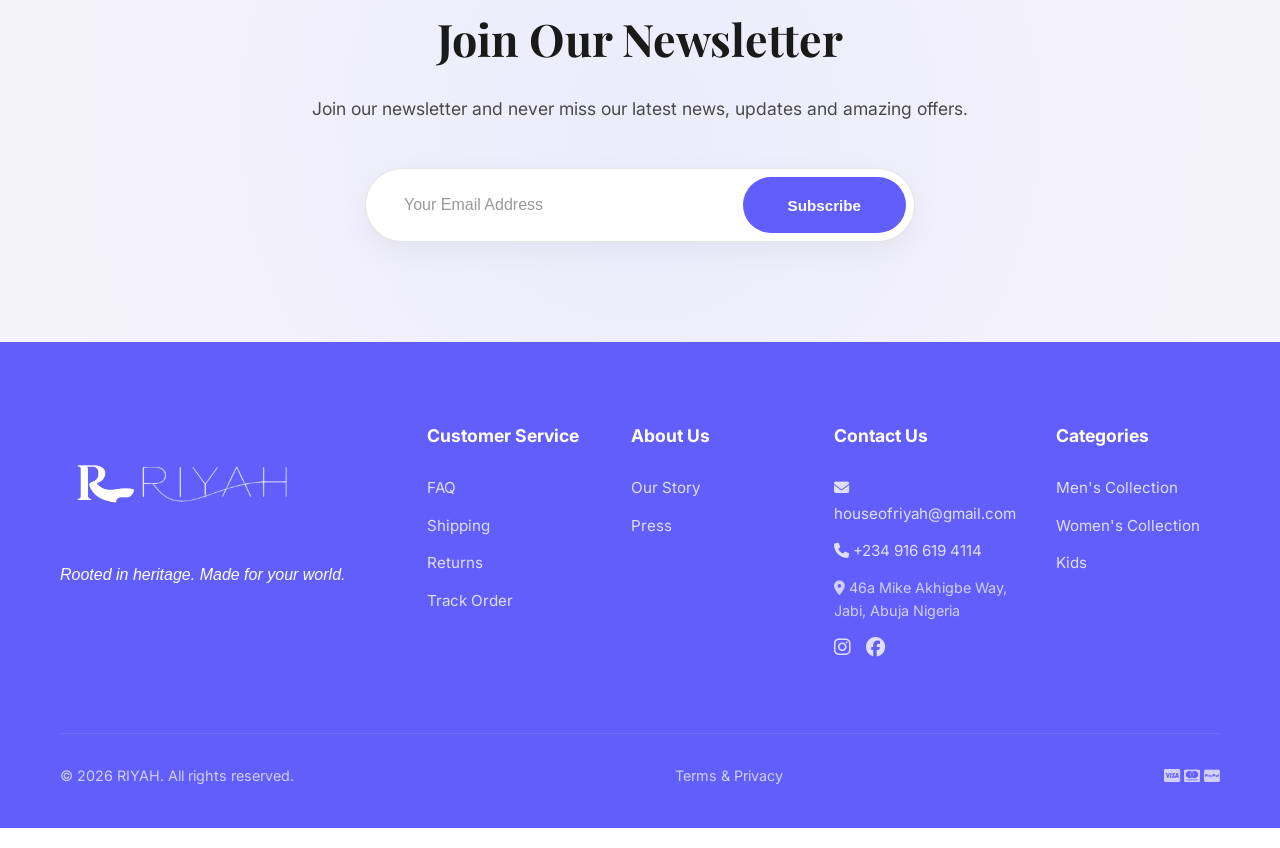
==== commit 1e97ad8a: "Add files via upload" ====
--- a/index.html
+++ b/index.html
@@ -186,6 +186,7 @@
                 <button class="filter-btn active" data-category="all">All</button>
                 <button class="filter-btn" data-category="men">Men</button>
                 <button class="filter-btn" data-category="women">Women</button>
+                <button class="filter-btn" data-category="kids">Kids</button>
             </div>
             <div class="product-grid" id="shop-grid">
                 <!-- 18 MEN'S PRODUCTS -->
@@ -252,6 +253,24 @@
                     <div class="product-info">
                         <h3>Chic Wrap Skirt</h3>
                         <p class="price">$48.00</p>
+                    </div>
+                </div>
+
+                <!-- KIDS PRODUCTS -->
+                <div class="product-card" data-category="kids">
+                    <div class="product-image"><img src="MALE/DSC02569.jpg" alt="Kids Collection 1"><button
+                            class="add-to-cart-btn"><i class="fa-solid fa-cart-plus"></i> Add to cart</button></div>
+                    <div class="product-info">
+                        <h3>Mini Explorer Set</h3>
+                        <p class="price">$30.00</p>
+                    </div>
+                </div>
+                <div class="product-card" data-category="kids">
+                    <div class="product-image"><img src="FEMALE/FEMALE/DSC03146.jpg" alt="Kids Collection 2"><button
+                            class="add-to-cart-btn"><i class="fa-solid fa-cart-plus"></i> Add to cart</button></div>
+                    <div class="product-info">
+                        <h3>Little Dreamer Onesie</h3>
+                        <p class="price">$25.00</p>
                     </div>
                 </div>
 
@@ -522,10 +541,9 @@
             <div class="footer-grid">
                 <div class="footer-col first">
                     <div class="footer-logo">
-                        <img src="imgs/riyah-logo.png" alt="Riyah Fashion" style="filter: brightness(0) invert(1);">
-                    </div>
-                    <p style="color: rgba(255, 255, 255, 0.8);">Fashion that speaks your language and builds your
-                        confidence.</p>
+                        <img src="imgs/riyah-logo.png" alt="RIYAH" style="filter: brightness(0) invert(1);">
+                    </div>
+                    <p style="color: white; font-weight: 500; font-style: italic;">Rooted in heritage. Made for your world.</p>
                 </div>
                 <div class="footer-col">
                     <h4>Customer Service</h4>
@@ -533,7 +551,6 @@
                         <li><a href="faq.html">FAQ</a></li>
                         <li><a href="shipping.html">Shipping</a></li>
                         <li><a href="returns.html">Returns</a></li>
-                        <li><a href="terms.html">Terms & Privacy</a></li>
                         <li><a href="track-order.html">Track Order</a></li>
                     </ul>
                 </div>
@@ -541,16 +558,17 @@
                     <h4>About Us</h4>
                     <ul>
                         <li><a href="about.html">Our Story</a></li>
-                        <li><a href="careers.html">Careers</a></li>
                         <li><a href="press.html">Press</a></li>
-                        <li><a href="stores.html">Stores</a></li>
                     </ul>
                 </div>
                 <div class="footer-col" id="contact-footer">
                     <h4>Contact Us</h4>
                     <ul>
-                        <li><a href="mailto:houseofriyah@gmail.com">houseofriyah@gmail.com</a></li>
-                        <li><a href="tel:09166194114">09166194114</a></li>
+                        <li><a href="mailto:houseofriyah@gmail.com"><i class="fa-solid fa-envelope"></i> houseofriyah@gmail.com</a></li>
+                        <li><a href="tel:+2349166194114"><i class="fa-solid fa-phone"></i> +234 916 619 4114</a></li>
+                        <li style="color: rgba(255, 255, 255, 0.7); font-size: 0.9rem; margin-top: 10px;">
+                            <i class="fa-solid fa-location-dot"></i> 46a Mike Akhigbe Way, Jabi, Abuja Nigeria
+                        </li>
                         <li class="social-links">
                             <a href="https://www.instagram.com/houseofriyah?utm_source=ig_web_button_share_sheet&igsh=ZDNlZDc0MzIxNw=="
                                 target="_blank"><i class="fa-brands fa-instagram"></i></a>
@@ -564,11 +582,15 @@
                     <ul>
                         <li><a href="#">Men's Collection</a></li>
                         <li><a href="#">Women's Collection</a></li>
+                        <li><a href="#">Kids</a></li>
                     </ul>
                 </div>
             </div>
             <div class="footer-bottom">
-                <p>&copy; 2026 Riyah Fashion. All rights reserved.</p>
+                <p>&copy; 2026 RIYAH. All rights reserved.</p>
+                <div class="footer-legal">
+                    <a href="terms.html">Terms & Privacy</a>
+                </div>
                 <div class="payment-methods">
                     <i class="fa-brands fa-cc-visa"></i>
                     <i class="fa-brands fa-cc-mastercard"></i>
@@ -608,20 +630,37 @@
 
             <form id="loginForm" class="auth-form active">
                 <h3>Welcome Back</h3>
-                <input type="email" placeholder="Email Address" required>
-                <input type="password" placeholder="Password" required>
+                <div class="input-group">
+                    <i class="fa-regular fa-envelope"></i>
+                    <input type="email" placeholder="Email Address" required>
+                </div>
+                <div class="input-group">
+                    <i class="fa-solid fa-lock"></i>
+                    <input type="password" placeholder="Password" required>
+                </div>
                 <button type="submit" class="btn btn-primary" style="width: 100%; margin-top: 10px;">Login</button>
-                <a href="#" class="forgot-password"
-                    style="display: block; text-align: center; margin-top: 15px; font-size: 0.9rem; color: var(--text-muted);">Forgot
-                    Password?</a>
+                <a href="#" class="forgot-password">Forgot Password?</a>
             </form>
 
-            <form id="signupForm" class="auth-form" style="display: none;">
+            <form id="signupForm" class="auth-form">
                 <h3>Create Account</h3>
-                <input type="text" placeholder="Full Name" required>
-                <input type="email" placeholder="Email Address" required>
-                <input type="password" placeholder="Password" required>
-                <button type="submit" class="btn btn-primary" style="width: 100%; margin-top: 10px;">Sign Up</button>
+                <div class="input-group">
+                    <i class="fa-regular fa-user"></i>
+                    <input type="text" placeholder="Full Name" required>
+                </div>
+                <div class="input-group">
+                    <i class="fa-regular fa-envelope"></i>
+                    <input type="email" placeholder="Email Address" required>
+                </div>
+                <div class="input-group">
+                    <i class="fa-solid fa-lock"></i>
+                    <input type="password" placeholder="Password" required>
+                </div>
+                <div class="terms-checkbox" style="margin-bottom: 15px; display: flex; align-items: flex-start; gap: 10px; font-size: 0.85rem; color: var(--text-muted);">
+                    <input type="checkbox" id="terms" required style="width: auto; margin-top: 3px;">
+                    <label for="terms">I agree to the <a href="terms.html" style="color: var(--primary);">Terms & Privacy Policy</a></label>
+                </div>
+                <button type="submit" class="btn btn-primary" style="width: 100%;">Create Account</button>
             </form>
         </div>
     </div>
--- a/style.css
+++ b/style.css
@@ -532,11 +532,11 @@
 
 /* Newsletter Section */
 .newsletter {
-    background: linear-gradient(135deg, #0F172A 0%, #1E1B4B 100%);
+    background-color: #F8F7FC; /* Extremely light grayish purple */
     padding: 100px 0;
     margin-top: 120px;
     text-align: center;
-    color: white;
+    color: #1A1A1A; /* Black/Dark text */
     position: relative;
     overflow: hidden;
 }
@@ -560,14 +560,14 @@
 }
 
 .newsletter h2 {
-    color: white;
+    color: #1A1A1A;
     font-size: 2.8rem;
     margin-bottom: 20px;
     font-family: 'Playfair Display', serif;
 }
 
 .newsletter p {
-    color: rgba(255, 255, 255, 0.7);
+    color: #4A4A4A;
     font-size: 1.1rem;
     margin-bottom: 45px;
     line-height: 1.6;
@@ -576,12 +576,11 @@
 .newsletter-form {
     display: flex;
     gap: 12px;
-    background: rgba(255, 255, 255, 0.03);
+    background: white;
     padding: 8px;
     border-radius: 100px;
-    backdrop-filter: blur(12px);
-    border: 1px solid rgba(255, 255, 255, 0.1);
-    box-shadow: 0 20px 40px rgba(0,0,0,0.2);
+    border: 1px solid rgba(0, 0, 0, 0.1);
+    box-shadow: 0 10px 30px rgba(0,0,0,0.05);
     max-width: 550px;
     margin: 0 auto;
 }
@@ -591,20 +590,20 @@
     background: transparent;
     border: none;
     padding: 18px 30px;
-    color: white;
+    color: #1A1A1A;
     font-size: 1rem;
     outline: none;
 }
 
 .newsletter-form input::placeholder {
-    color: rgba(255, 255, 255, 0.4);
+    color: #999;
 }
 
 .newsletter-form .btn-primary {
     border-radius: 100px;
     padding: 0 45px;
-    background: white;
-    color: #1E1B4B;
+    background: var(--primary);
+    color: white;
     font-weight: 700;
     border: none;
     height: 56px;
@@ -663,8 +662,9 @@
 }
 
 .footer-logo img {
-    height: 60px;
+    height: 120px; /* Bolder size */
     margin-bottom: 20px;
+    width: auto;
 }
 
 .footer-col h4 {
@@ -711,6 +711,22 @@
     align-items: center;
     color: rgba(255, 255, 255, 0.7);
     font-size: 0.9rem;
+    flex-wrap: wrap;
+    gap: 15px;
+}
+
+.footer-legal {
+    display: flex;
+    gap: 20px;
+}
+
+.footer-legal a {
+    color: inherit;
+    text-decoration: none;
+}
+
+.footer-legal a:hover {
+    color: white;
 }
 
 /* Responsive */
@@ -920,42 +936,66 @@
 }
 
 /* Auth Modal */
-.auth-modal {
+.auth-overlay {
     position: fixed;
-    top: 50%; left: 50%;
-    transform: translate(-50%, -50%);
-    width: 90%;
-    max-width: 400px;
-    background: white;
-    z-index: 1000;
-    border-radius: 8px;
-    padding: 30px;
-    box-shadow: 0 10px 30px rgba(0,0,0,0.1);
+    top: 0; left: 0; right: 0; bottom: 0;
+    background: rgba(0, 0, 0, 0.6);
+    z-index: 2000;
+    display: flex;
+    justify-content: center;
+    align-items: center;
     opacity: 0;
     visibility: hidden;
     transition: opacity 0.3s ease;
 }
 
-.auth-overlay.active .auth-modal {
+.auth-overlay.active {
     opacity: 1;
     visibility: visible;
 }
 
+.auth-modal {
+    background: white;
+    width: 90%;
+    max-width: 420px;
+    border-radius: 12px;
+    padding: 40px;
+    box-shadow: 0 20px 50px rgba(0,0,0,0.2);
+    position: relative;
+    transform: translateY(20px);
+    transition: transform 0.3s ease;
+}
+
+.auth-overlay.active .auth-modal {
+    transform: translateY(0);
+}
+
+.close-auth {
+    position: absolute;
+    top: 20px; right: 20px;
+    font-size: 24px;
+    background: none;
+    border: none;
+    cursor: pointer;
+    color: var(--text-muted);
+}
+
 .auth-tabs {
     display: flex;
-    margin-bottom: 20px;
+    margin-bottom: 30px;
     border-bottom: 1px solid #eee;
 }
 
 .auth-tab {
     flex: 1;
-    padding: 10px;
+    padding: 15px;
     background: none;
     border: none;
     font-size: 1rem;
-    font-weight: 500;
+    font-weight: 600;
     cursor: pointer;
     color: var(--text-muted);
+    transition: var(--transition);
 }
 
 .auth-tab.active {
@@ -972,16 +1012,52 @@
 }
 
 .auth-form h3 {
+    margin-bottom: 25px;
+    text-align: center;
+    font-family: 'Playfair Display', serif;
+    font-size: 1.8rem;
+}
+
+.input-group {
+    position: relative;
     margin-bottom: 20px;
+}
+
+.input-group i {
+    position: absolute;
+    left: 15px;
+    top: 50%;
+    transform: translateY(-50%);
+    color: var(--text-muted);
+    font-size: 1.1rem;
+}
+
+.input-group input {
+    width: 100%;
+    padding: 14px 15px 14px 45px;
+    border: 1px solid #e1e1e1;
+    border-radius: 8px;
+    font-family: inherit;
+    font-size: 1rem;
+    transition: border-color 0.3s ease;
+}
+
+.input-group input:focus {
+    border-color: var(--primary);
+    outline: none;
+}
+
+.forgot-password {
+    display: block;
     text-align: center;
-}
-
-.auth-form input {
-    width: 100%;
-    padding: 12px;
-    margin-bottom: 15px;
-    border: 1px solid #ddd;
-    border-radius: 4px;
+    margin-top: 20px;
+    font-size: 0.9rem;
+    color: var(--text-muted);
+    text-decoration: none;
+}
+
+.forgot-password:hover {
+    color: var(--primary);
 }
 
 /* Header Cart Count Badge */
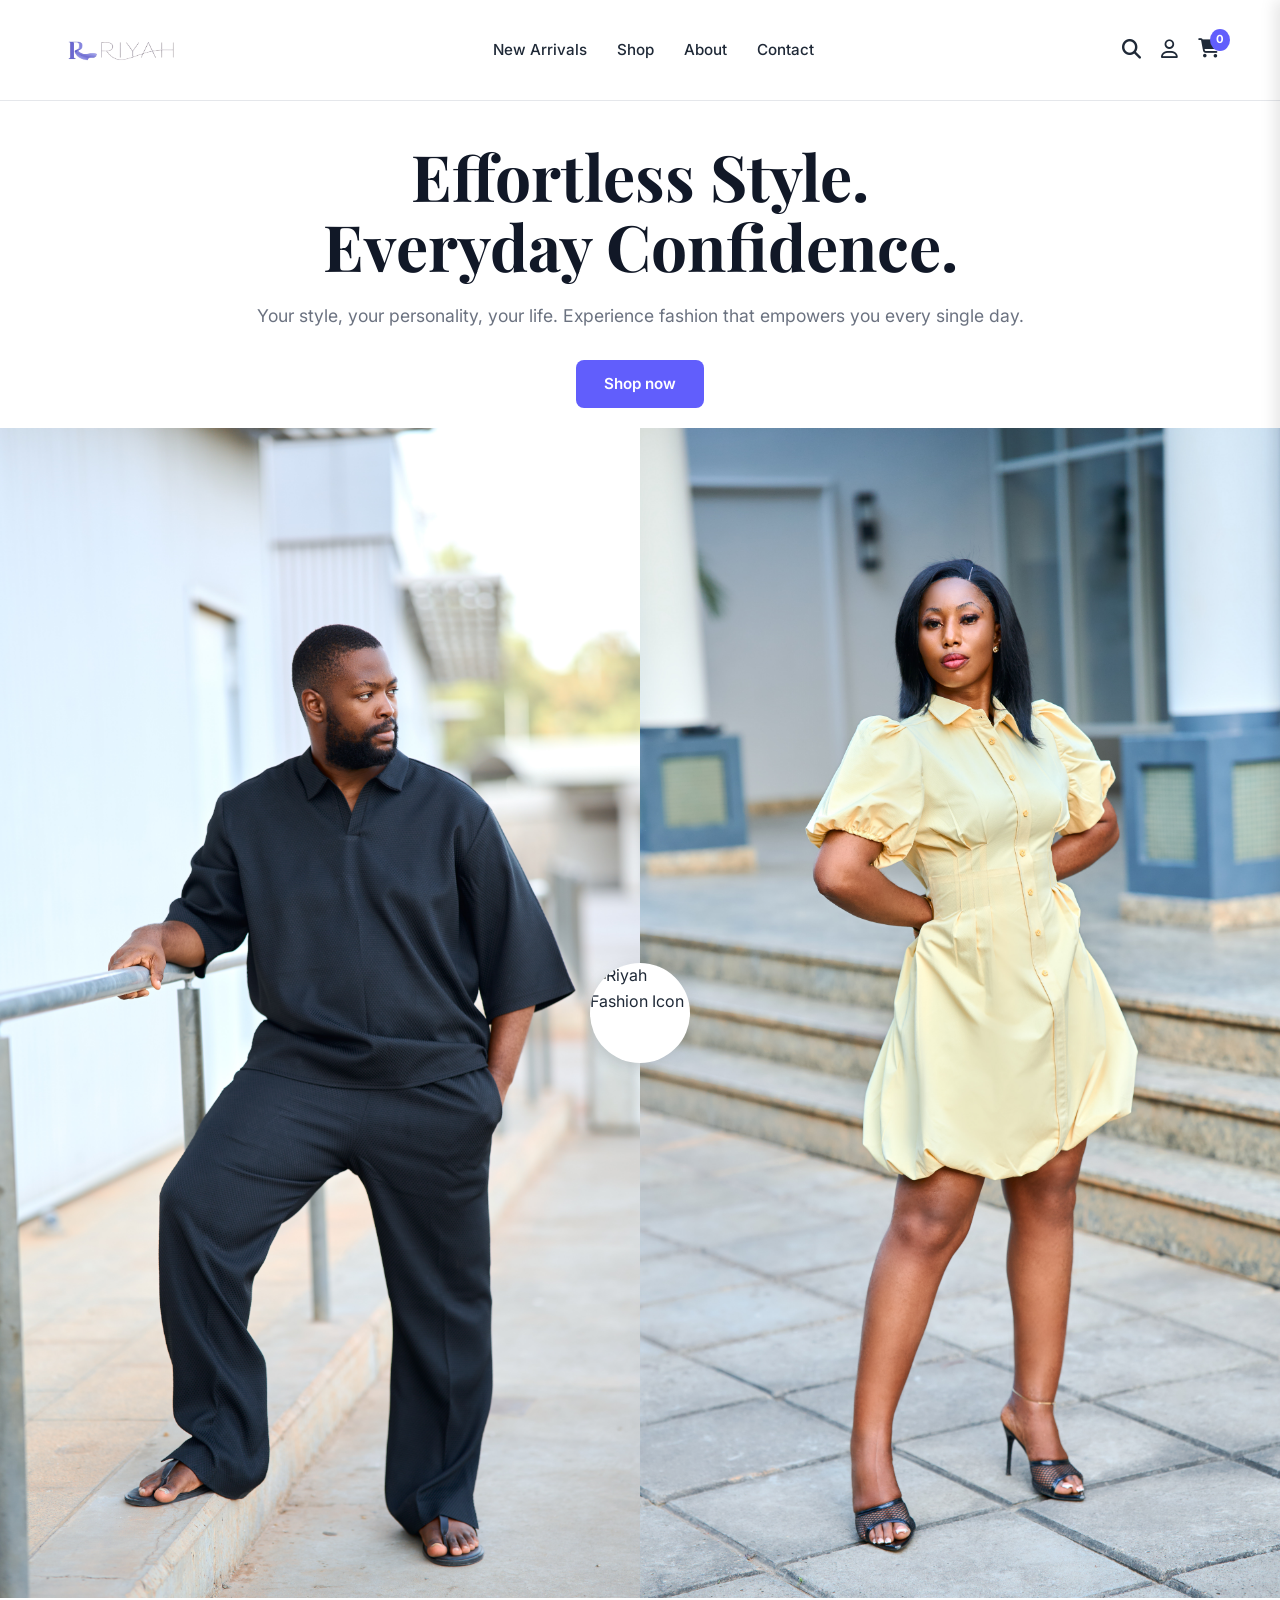
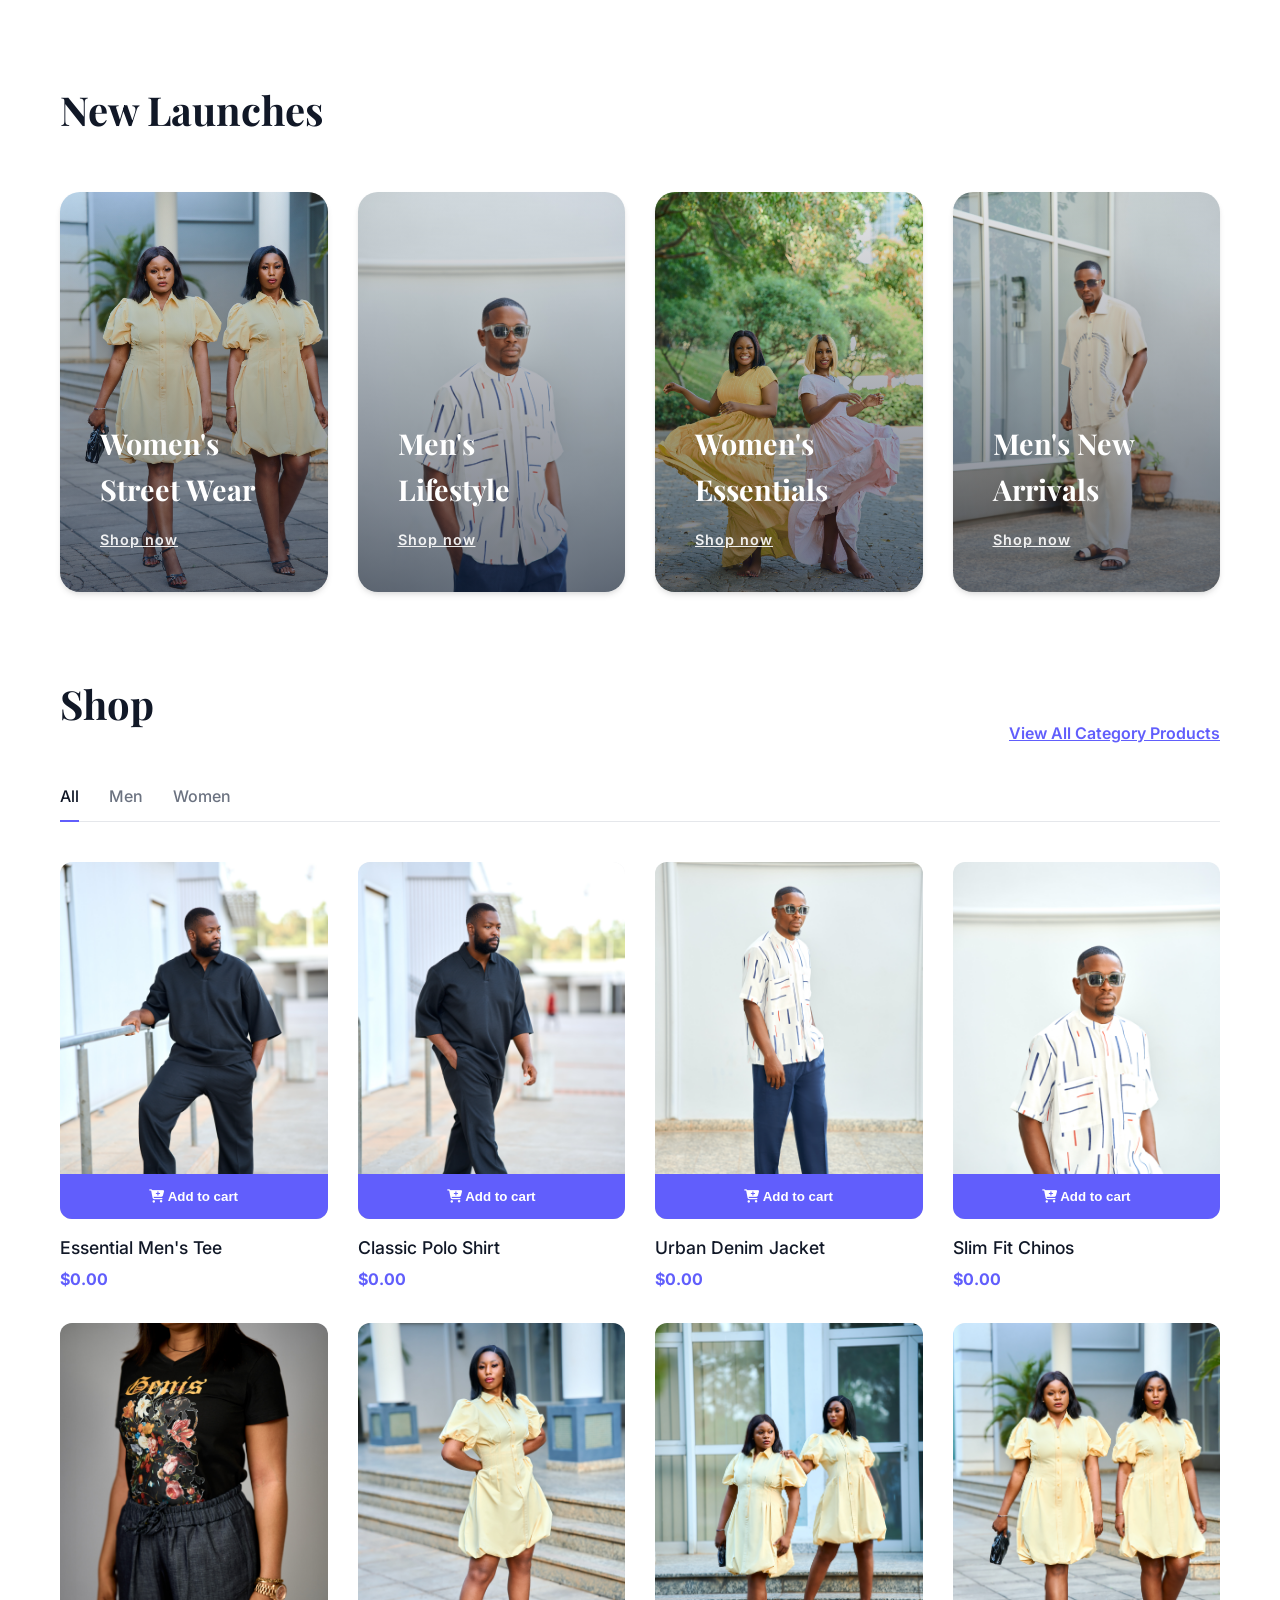
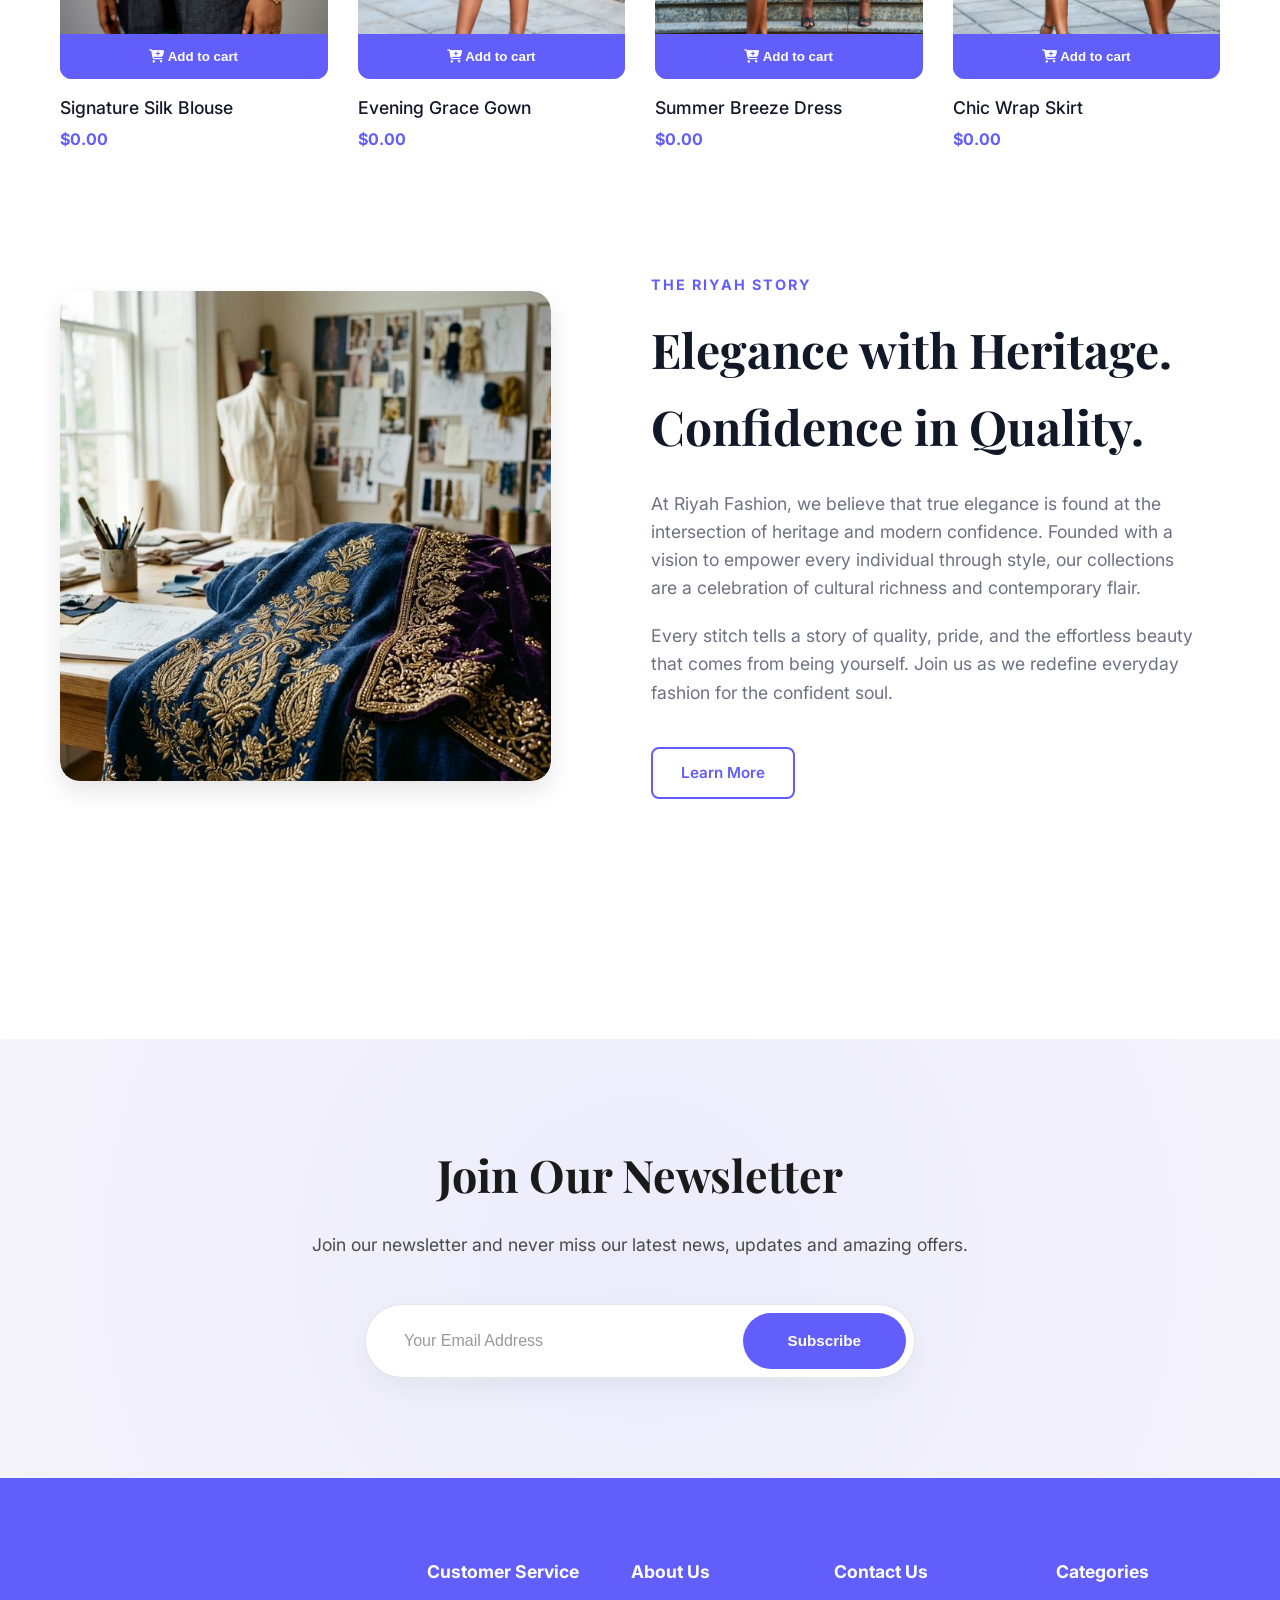
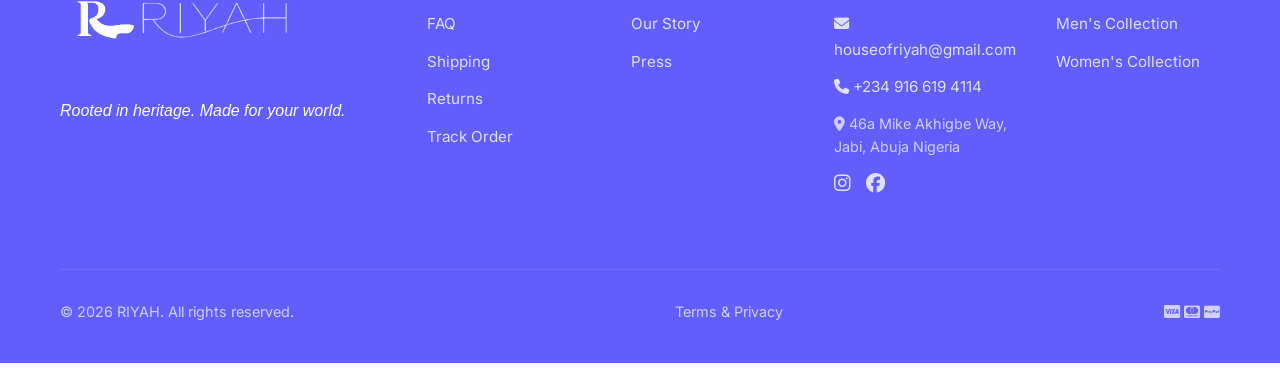
==== commit 16b2e641: "Add files via upload" ====
--- a/index.html
+++ b/index.html
@@ -55,7 +55,6 @@
                 <p>Your style, your personality, your life. Experience fashion that empowers you every single day.</p>
                 <div class="hero-btns">
                     <a href="#shop" class="btn btn-primary">Shop now</a>
-                    <a href="#new-arrivals" class="btn btn-outline">Explore</a>
                 </div>
             </div>
         </section>
@@ -72,9 +71,7 @@
                 <!-- Brand logo at center of images -->
                 <div class="center-brand-logo"
                     style="position: absolute; top: 50%; left: 50%; transform: translate(-50%, -50%); z-index: 10; background: white; width: 100px; height: 100px; border-radius: 50%; display: flex; align-items: center; justify-content: center; box-shadow: 0 4px 15px rgba(0,0,0,0.1);">
-                    <h1
-                        style="margin: 0; font-family: 'Playfair Display', serif; font-size: 3rem; color: var(--primary); line-height: 1;">
-                        R</h1>
+                    <img src="imgs/riyah-icon.png" alt="Riyah Fashion Icon" style="width: 100%; height: 100%; object-fit: cover; border-radius: 50%;">
                 </div>
             </div>
         </section>
@@ -96,7 +93,7 @@
                     </div>
                     <div class="product-info">
                         <h3>Men's Casual Shirt</h3>
-                        <p class="price">$40.00</p>
+                        <p class="price">$0.00</p>
                     </div>
                 </div>
                 <!-- Product 2 -->
@@ -107,7 +104,7 @@
                     </div>
                     <div class="product-info">
                         <h3>Floral Summer Dress</h3>
-                        <p class="price">$55.00</p>
+                        <p class="price">$0.00</p>
                     </div>
                 </div>
                 <!-- Product 3 -->
@@ -118,7 +115,7 @@
                     </div>
                     <div class="product-info">
                         <h3>Elegant Evening Wear</h3>
-                        <p class="price">$25.00</p>
+                        <p class="price">$0.00</p>
                     </div>
                 </div>
                 <!-- Product 4 -->
@@ -129,7 +126,7 @@
                     </div>
                     <div class="product-info">
                         <h3>Classic Men's Suit</h3>
-                        <p class="price">$45.00</p>
+                        <p class="price">$0.00</p>
                     </div>
                 </div>
             </div>
@@ -186,7 +183,6 @@
                 <button class="filter-btn active" data-category="all">All</button>
                 <button class="filter-btn" data-category="men">Men</button>
                 <button class="filter-btn" data-category="women">Women</button>
-                <button class="filter-btn" data-category="kids">Kids</button>
             </div>
             <div class="product-grid" id="shop-grid">
                 <!-- 18 MEN'S PRODUCTS -->
@@ -195,7 +191,7 @@
                             class="add-to-cart-btn"><i class="fa-solid fa-cart-plus"></i> Add to cart</button></div>
                     <div class="product-info">
                         <h3>Essential Men's Tee</h3>
-                        <p class="price">$35.00</p>
+                        <p class="price">$0.00</p>
                     </div>
                 </div>
                 <div class="product-card" data-category="men">
@@ -203,7 +199,7 @@
                             class="add-to-cart-btn"><i class="fa-solid fa-cart-plus"></i> Add to cart</button></div>
                     <div class="product-info">
                         <h3>Classic Polo Shirt</h3>
-                        <p class="price">$45.00</p>
+                        <p class="price">$0.00</p>
                     </div>
                 </div>
                 <div class="product-card" data-category="men">
@@ -211,7 +207,7 @@
                             class="add-to-cart-btn"><i class="fa-solid fa-cart-plus"></i> Add to cart</button></div>
                     <div class="product-info">
                         <h3>Urban Denim Jacket</h3>
-                        <p class="price">$85.00</p>
+                        <p class="price">$0.00</p>
                     </div>
                 </div>
                 <div class="product-card" data-category="men">
@@ -219,7 +215,7 @@
                             class="add-to-cart-btn"><i class="fa-solid fa-cart-plus"></i> Add to cart</button></div>
                     <div class="product-info">
                         <h3>Slim Fit Chinos</h3>
-                        <p class="price">$55.00</p>
+                        <p class="price">$0.00</p>
                     </div>
                 </div>
                 <!-- 18 WOMEN'S PRODUCTS -->
@@ -228,7 +224,7 @@
                             class="add-to-cart-btn"><i class="fa-solid fa-cart-plus"></i> Add to cart</button></div>
                     <div class="product-info">
                         <h3>Signature Silk Blouse</h3>
-                        <p class="price">$65.00</p>
+                        <p class="price">$0.00</p>
                     </div>
                 </div>
                 <div class="product-card" data-category="women">
@@ -236,7 +232,7 @@
                             class="add-to-cart-btn"><i class="fa-solid fa-cart-plus"></i> Add to cart</button></div>
                     <div class="product-info">
                         <h3>Evening Grace Gown</h3>
-                        <p class="price">$120.00</p>
+                        <p class="price">$0.00</p>
                     </div>
                 </div>
                 <div class="product-card" data-category="women">
@@ -244,7 +240,7 @@
                             class="add-to-cart-btn"><i class="fa-solid fa-cart-plus"></i> Add to cart</button></div>
                     <div class="product-info">
                         <h3>Summer Breeze Dress</h3>
-                        <p class="price">$75.00</p>
+                        <p class="price">$0.00</p>
                     </div>
                 </div>
                 <div class="product-card" data-category="women">
@@ -252,25 +248,7 @@
                             class="add-to-cart-btn"><i class="fa-solid fa-cart-plus"></i> Add to cart</button></div>
                     <div class="product-info">
                         <h3>Chic Wrap Skirt</h3>
-                        <p class="price">$48.00</p>
-                    </div>
-                </div>
-
-                <!-- KIDS PRODUCTS -->
-                <div class="product-card" data-category="kids">
-                    <div class="product-image"><img src="MALE/DSC02569.jpg" alt="Kids Collection 1"><button
-                            class="add-to-cart-btn"><i class="fa-solid fa-cart-plus"></i> Add to cart</button></div>
-                    <div class="product-info">
-                        <h3>Mini Explorer Set</h3>
-                        <p class="price">$30.00</p>
-                    </div>
-                </div>
-                <div class="product-card" data-category="kids">
-                    <div class="product-image"><img src="FEMALE/FEMALE/DSC03146.jpg" alt="Kids Collection 2"><button
-                            class="add-to-cart-btn"><i class="fa-solid fa-cart-plus"></i> Add to cart</button></div>
-                    <div class="product-info">
-                        <h3>Little Dreamer Onesie</h3>
-                        <p class="price">$25.00</p>
+                        <p class="price">$0.00</p>
                     </div>
                 </div>
 
@@ -280,7 +258,7 @@
                             class="add-to-cart-btn"><i class="fa-solid fa-cart-plus"></i> Add to cart</button></div>
                     <div class="product-info">
                         <h3>Utility Cargo Pants</h3>
-                        <p class="price">$65.00</p>
+                        <p class="price">$0.00</p>
                     </div>
                 </div>
                 <div class="product-card hidden-product" data-category="men" style="display: none;">
@@ -288,7 +266,7 @@
                             class="add-to-cart-btn"><i class="fa-solid fa-cart-plus"></i> Add to cart</button></div>
                     <div class="product-info">
                         <h3>Oxford Button Down</h3>
-                        <p class="price">$55.00</p>
+                        <p class="price">$0.00</p>
                     </div>
                 </div>
                 <div class="product-card hidden-product" data-category="men" style="display: none;">
@@ -296,7 +274,7 @@
                             class="add-to-cart-btn"><i class="fa-solid fa-cart-plus"></i> Add to cart</button></div>
                     <div class="product-info">
                         <h3>Quilted Vest</h3>
-                        <p class="price">$70.00</p>
+                        <p class="price">$0.00</p>
                     </div>
                 </div>
                 <div class="product-card hidden-product" data-category="men" style="display: none;">
@@ -304,7 +282,7 @@
                             class="add-to-cart-btn"><i class="fa-solid fa-cart-plus"></i> Add to cart</button></div>
                     <div class="product-info">
                         <h3>Modern Blazer</h3>
-                        <p class="price">$150.00</p>
+                        <p class="price">$0.00</p>
                     </div>
                 </div>
                 <div class="product-card hidden-product" data-category="men" style="display: none;">
@@ -312,7 +290,7 @@
                             class="add-to-cart-btn"><i class="fa-solid fa-cart-plus"></i> Add to cart</button></div>
                     <div class="product-info">
                         <h3>Fleece Hoodie</h3>
-                        <p class="price">$50.00</p>
+                        <p class="price">$0.00</p>
                     </div>
                 </div>
                 <div class="product-card hidden-product" data-category="men" style="display: none;">
@@ -320,7 +298,7 @@
                             class="add-to-cart-btn"><i class="fa-solid fa-cart-plus"></i> Add to cart</button></div>
                     <div class="product-info">
                         <h3>Bomber Jacket</h3>
-                        <p class="price">$95.00</p>
+                        <p class="price">$0.00</p>
                     </div>
                 </div>
                 <div class="product-card hidden-product" data-category="men" style="display: none;">
@@ -328,7 +306,7 @@
                             class="add-to-cart-btn"><i class="fa-solid fa-cart-plus"></i> Add to cart</button></div>
                     <div class="product-info">
                         <h3>Graphic Streetwear Tee</h3>
-                        <p class="price">$30.00</p>
+                        <p class="price">$0.00</p>
                     </div>
                 </div>
                 <div class="product-card hidden-product" data-category="men" style="display: none;">
@@ -336,7 +314,7 @@
                             class="add-to-cart-btn"><i class="fa-solid fa-cart-plus"></i> Add to cart</button></div>
                     <div class="product-info">
                         <h3>Linen Summer Shirt</h3>
-                        <p class="price">$42.00</p>
+                        <p class="price">$0.00</p>
                     </div>
                 </div>
                 <div class="product-card hidden-product" data-category="men" style="display: none;">
@@ -344,7 +322,7 @@
                             class="add-to-cart-btn"><i class="fa-solid fa-cart-plus"></i> Add to cart</button></div>
                     <div class="product-info">
                         <h3>Tailored Trousers</h3>
-                        <p class="price">$75.00</p>
+                        <p class="price">$0.00</p>
                     </div>
                 </div>
                 <div class="product-card hidden-product" data-category="men" style="display: none;">
@@ -352,7 +330,7 @@
                             class="add-to-cart-btn"><i class="fa-solid fa-cart-plus"></i> Add to cart</button></div>
                     <div class="product-info">
                         <h3>Knitted Sweater</h3>
-                        <p class="price">$60.00</p>
+                        <p class="price">$0.00</p>
                     </div>
                 </div>
                 <div class="product-card hidden-product" data-category="men" style="display: none;">
@@ -360,7 +338,7 @@
                             class="add-to-cart-btn"><i class="fa-solid fa-cart-plus"></i> Add to cart</button></div>
                     <div class="product-info">
                         <h3>Canvas Belt</h3>
-                        <p class="price">$20.00</p>
+                        <p class="price">$0.00</p>
                     </div>
                 </div>
                 <div class="product-card hidden-product" data-category="men" style="display: none;">
@@ -368,7 +346,7 @@
                             class="add-to-cart-btn"><i class="fa-solid fa-cart-plus"></i> Add to cart</button></div>
                     <div class="product-info">
                         <h3>Leather Wallet</h3>
-                        <p class="price">$35.00</p>
+                        <p class="price">$0.00</p>
                     </div>
                 </div>
                 <div class="product-card hidden-product" data-category="men" style="display: none;">
@@ -376,7 +354,7 @@
                             class="add-to-cart-btn"><i class="fa-solid fa-cart-plus"></i> Add to cart</button></div>
                     <div class="product-info">
                         <h3>Aviator Sunglasses</h3>
-                        <p class="price">$25.00</p>
+                        <p class="price">$0.00</p>
                     </div>
                 </div>
                 <div class="product-card hidden-product" data-category="men" style="display: none;">
@@ -384,7 +362,7 @@
                             class="add-to-cart-btn"><i class="fa-solid fa-cart-plus"></i> Add to cart</button></div>
                     <div class="product-info">
                         <h3>Duffel Bag</h3>
-                        <p class="price">$90.00</p>
+                        <p class="price">$0.00</p>
                     </div>
                 </div>
 
@@ -393,7 +371,7 @@
                             class="add-to-cart-btn"><i class="fa-solid fa-cart-plus"></i> Add to cart</button></div>
                     <div class="product-info">
                         <h3>Boho Maxi Dress</h3>
-                        <p class="price">$85.00</p>
+                        <p class="price">$0.00</p>
                     </div>
                 </div>
                 <div class="product-card hidden-product" data-category="women" style="display: none;">
@@ -401,7 +379,7 @@
                             class="add-to-cart-btn"><i class="fa-solid fa-cart-plus"></i> Add to cart</button></div>
                     <div class="product-info">
                         <h3>Cashmere Cardigan</h3>
-                        <p class="price">$110.00</p>
+                        <p class="price">$0.00</p>
                     </div>
                 </div>
                 <div class="product-card hidden-product" data-category="women" style="display: none;">
@@ -410,7 +388,7 @@
                                 class="fa-solid fa-cart-plus"></i> Add to cart</button></div>
                     <div class="product-info">
                         <h3>Pleated Midi Skirt</h3>
-                        <p class="price">$58.00</p>
+                        <p class="price">$0.00</p>
                     </div>
                 </div>
                 <div class="product-card hidden-product" data-category="women" style="display: none;">
@@ -418,7 +396,7 @@
                             class="add-to-cart-btn"><i class="fa-solid fa-cart-plus"></i> Add to cart</button></div>
                     <div class="product-info">
                         <h3>Structured Tote Bag</h3>
-                        <p class="price">$95.00</p>
+                        <p class="price">$0.00</p>
                     </div>
                 </div>
                 <div class="product-card hidden-product" data-category="women" style="display: none;">
@@ -426,7 +404,7 @@
                             class="add-to-cart-btn"><i class="fa-solid fa-cart-plus"></i> Add to cart</button></div>
                     <div class="product-info">
                         <h3>High Waist Jeans</h3>
-                        <p class="price">$65.00</p>
+                        <p class="price">$0.00</p>
                     </div>
                 </div>
                 <div class="product-card hidden-product" data-category="women" style="display: none;">
@@ -434,7 +412,7 @@
                             class="add-to-cart-btn"><i class="fa-solid fa-cart-plus"></i> Add to cart</button></div>
                     <div class="product-info">
                         <h3>Gold Hoop Earrings</h3>
-                        <p class="price">$25.00</p>
+                        <p class="price">$0.00</p>
                     </div>
                 </div>
                 <div class="product-card hidden-product" data-category="women" style="display: none;">
@@ -442,7 +420,7 @@
                             class="add-to-cart-btn"><i class="fa-solid fa-cart-plus"></i> Add to cart</button></div>
                     <div class="product-info">
                         <h3>Floral Kimono</h3>
-                        <p class="price">$45.00</p>
+                        <p class="price">$0.00</p>
                     </div>
                 </div>
                 <div class="product-card hidden-product" data-category="women" style="display: none;">
@@ -450,7 +428,7 @@
                             class="add-to-cart-btn"><i class="fa-solid fa-cart-plus"></i> Add to cart</button></div>
                     <div class="product-info">
                         <h3>Velvet Slip Dress</h3>
-                        <p class="price">$80.00</p>
+                        <p class="price">$0.00</p>
                     </div>
                 </div>
                 <div class="product-card hidden-product" data-category="women" style="display: none;">
@@ -458,7 +436,7 @@
                             class="add-to-cart-btn"><i class="fa-solid fa-cart-plus"></i> Add to cart</button></div>
                     <div class="product-info">
                         <h3>Silk Neck Scarf</h3>
-                        <p class="price">$30.00</p>
+                        <p class="price">$0.00</p>
                     </div>
                 </div>
                 <div class="product-card hidden-product" data-category="women" style="display: none;">
@@ -466,7 +444,7 @@
                             class="add-to-cart-btn"><i class="fa-solid fa-cart-plus"></i> Add to cart</button></div>
                     <div class="product-info">
                         <h3>Linen Blazer</h3>
-                        <p class="price">$130.00</p>
+                        <p class="price">$0.00</p>
                     </div>
                 </div>
                 <div class="product-card hidden-product" data-category="women" style="display: none;">
@@ -474,7 +452,7 @@
                             class="add-to-cart-btn"><i class="fa-solid fa-cart-plus"></i> Add to cart</button></div>
                     <div class="product-info">
                         <h3>Ruffled Top</h3>
-                        <p class="price">$40.00</p>
+                        <p class="price">$0.00</p>
                     </div>
                 </div>
                 <div class="product-card hidden-product" data-category="women" style="display: none;">
@@ -482,7 +460,7 @@
                             class="add-to-cart-btn"><i class="fa-solid fa-cart-plus"></i> Add to cart</button></div>
                     <div class="product-info">
                         <h3>Leather Sandals</h3>
-                        <p class="price">$55.00</p>
+                        <p class="price">$0.00</p>
                     </div>
                 </div>
                 <div class="product-card hidden-product" data-category="women" style="display: none;">
@@ -490,7 +468,7 @@
                             class="add-to-cart-btn"><i class="fa-solid fa-cart-plus"></i> Add to cart</button></div>
                     <div class="product-info">
                         <h3>Statement Necklace</h3>
-                        <p class="price">$35.00</p>
+                        <p class="price">$0.00</p>
                     </div>
                 </div>
                 <div class="product-card hidden-product" data-category="women" style="display: none;">
@@ -498,7 +476,7 @@
                             class="add-to-cart-btn"><i class="fa-solid fa-cart-plus"></i> Add to cart</button></div>
                     <div class="product-info">
                         <h3>Canvas Sun Hat</h3>
-                        <p class="price">$28.00</p>
+                        <p class="price">$0.00</p>
                     </div>
                 </div>
             </div>
@@ -582,7 +560,6 @@
                     <ul>
                         <li><a href="#">Men's Collection</a></li>
                         <li><a href="#">Women's Collection</a></li>
-                        <li><a href="#">Kids</a></li>
                     </ul>
                 </div>
             </div>
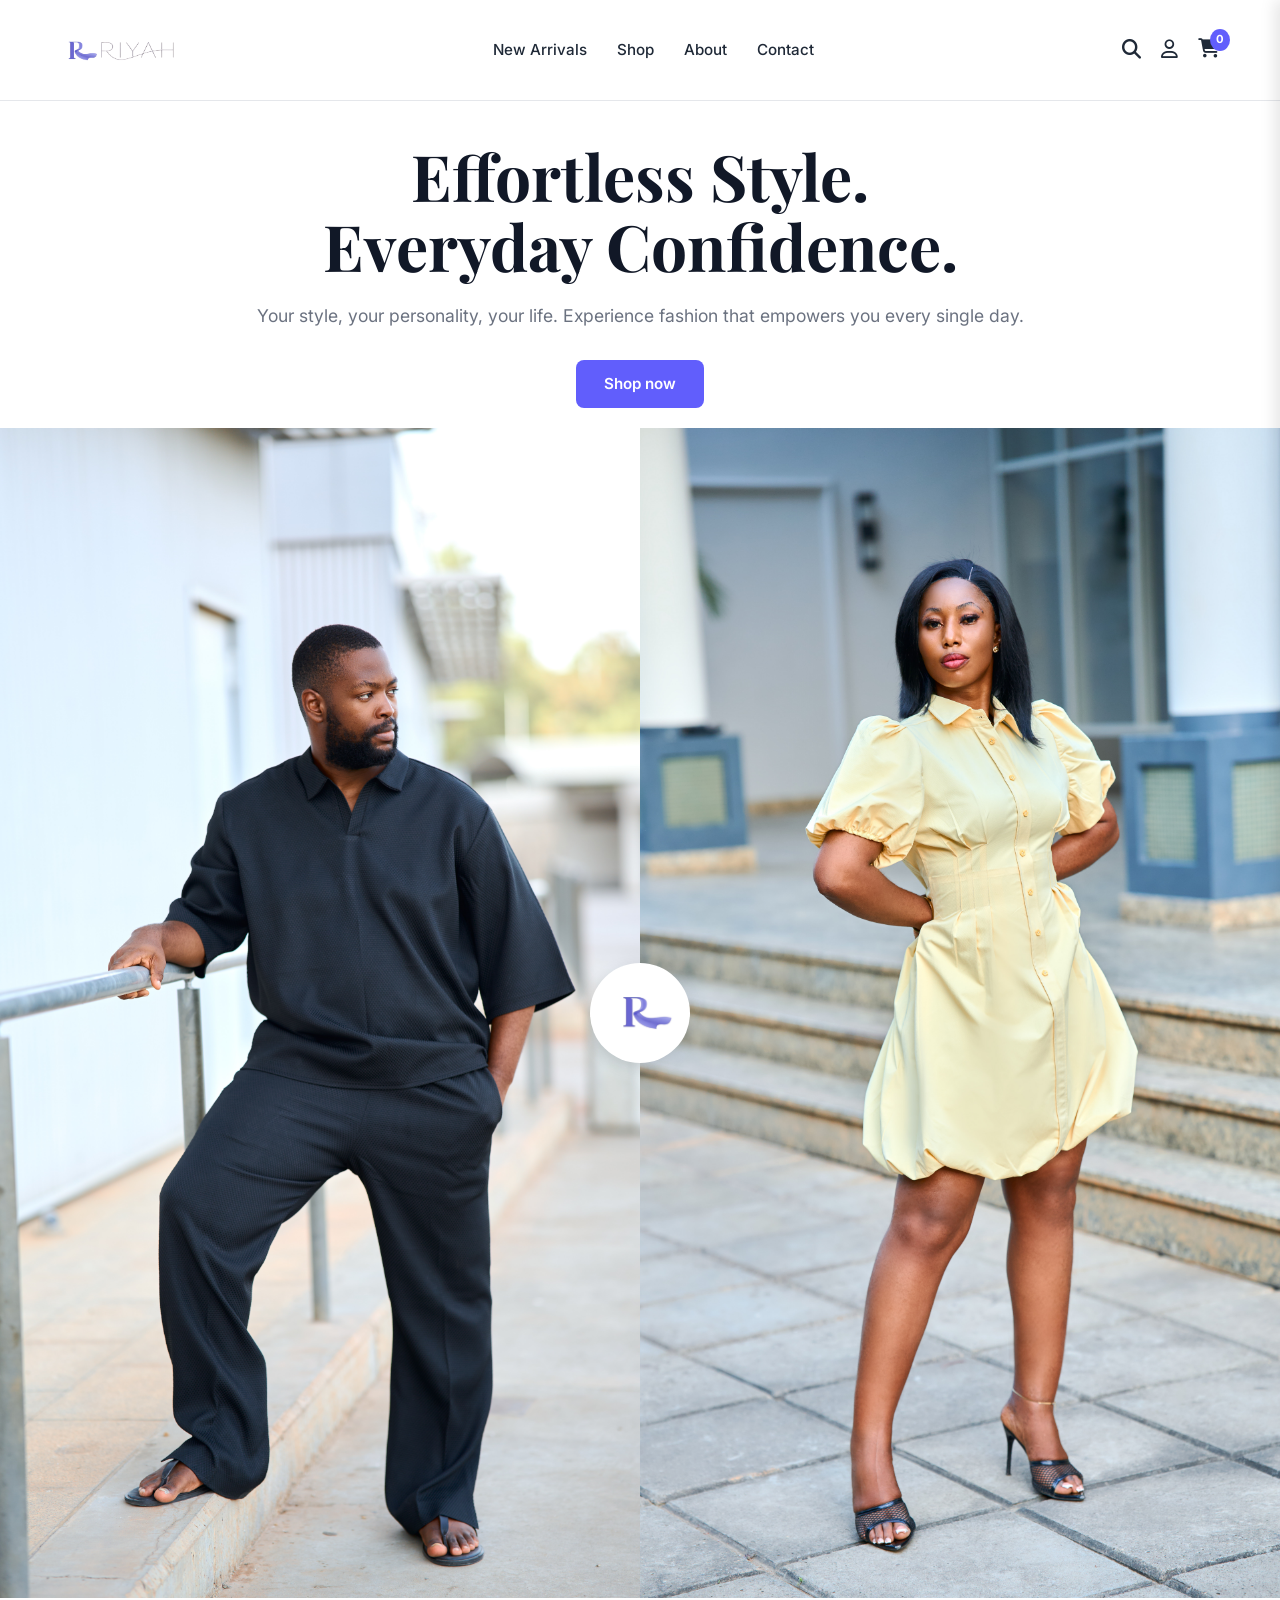
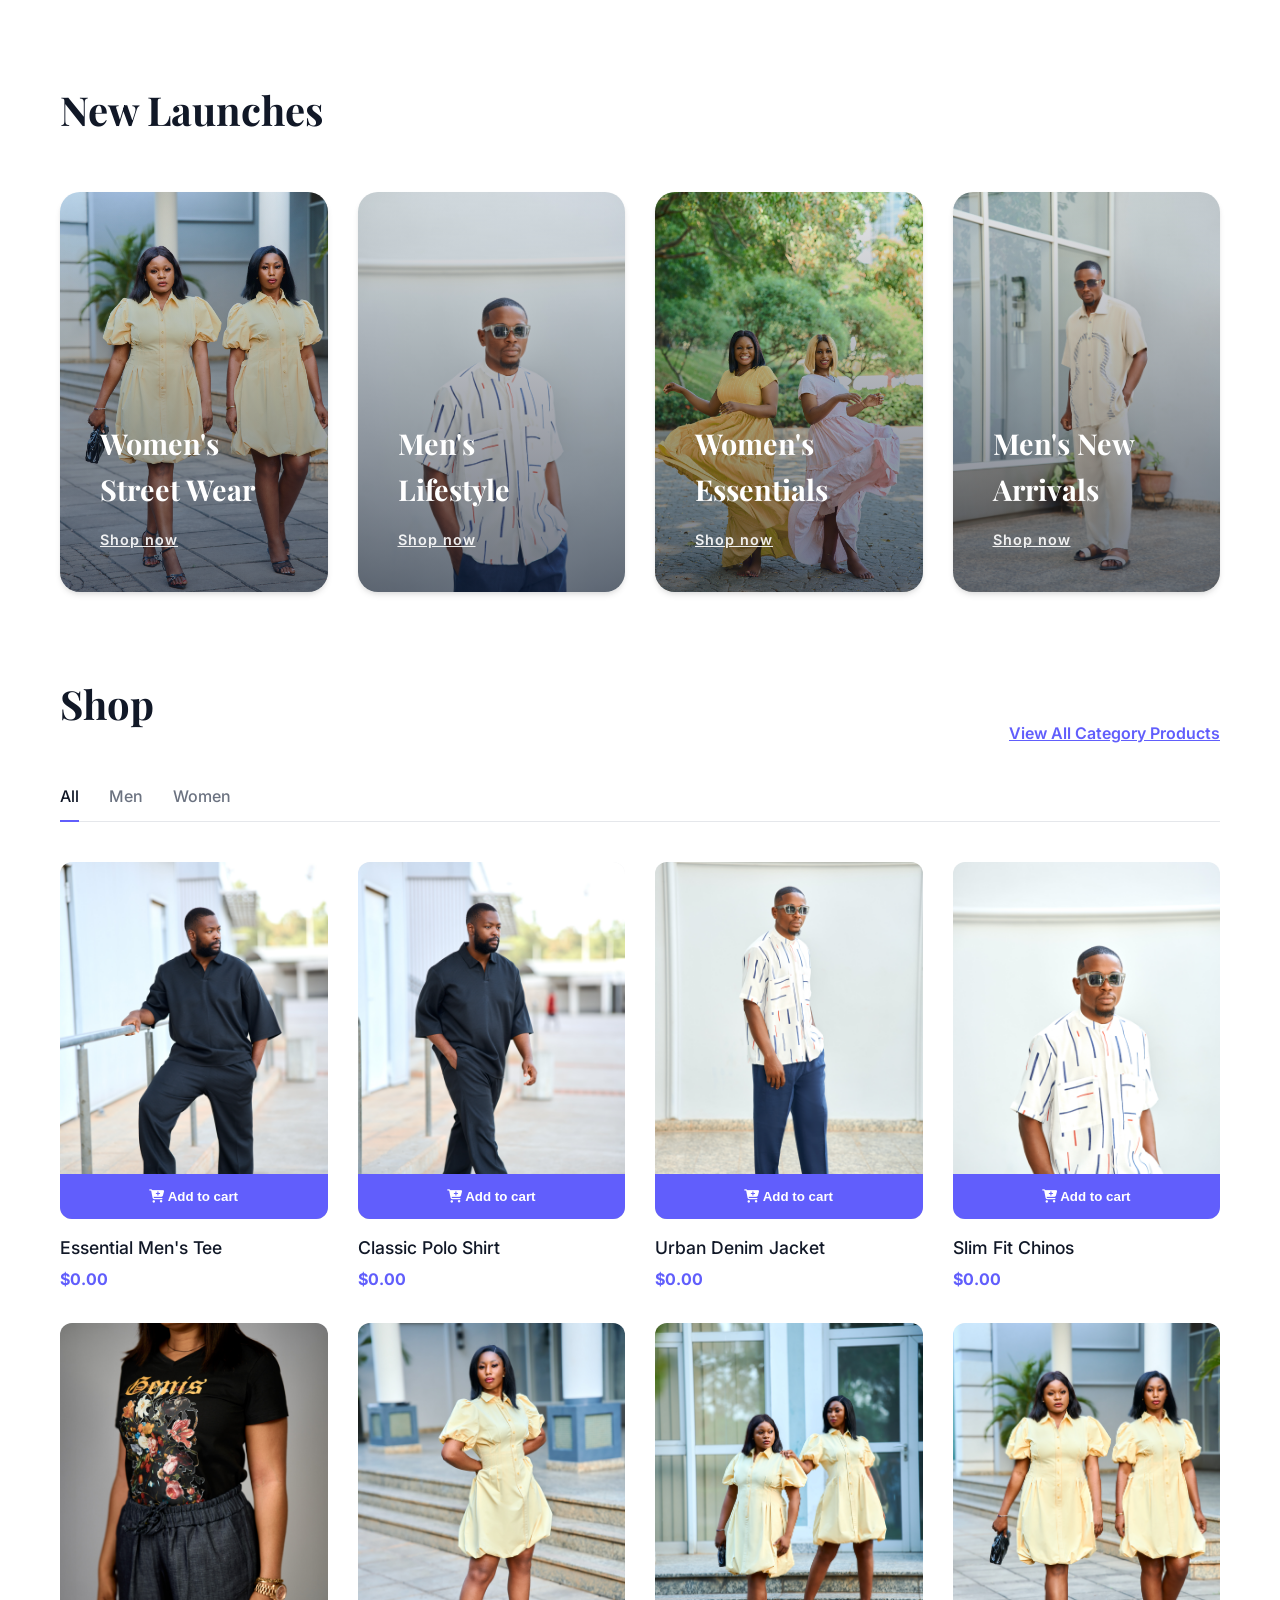
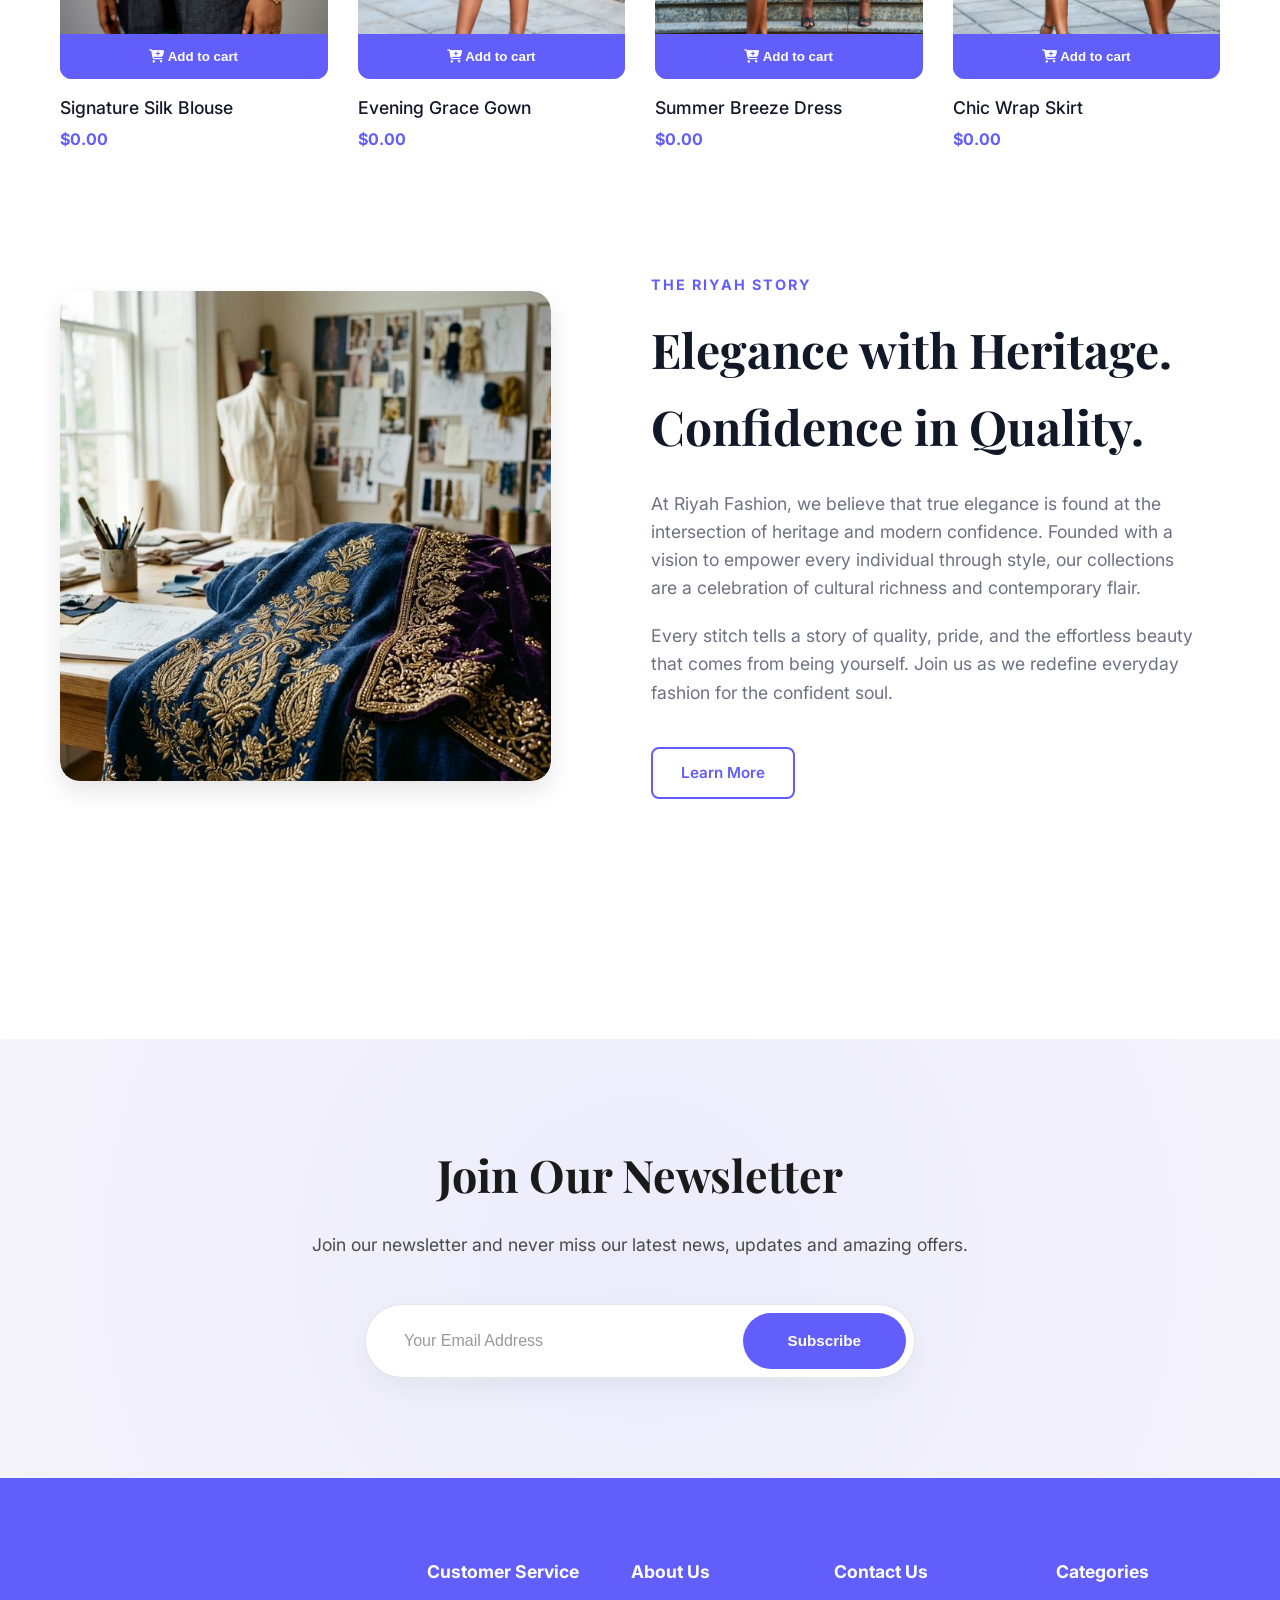
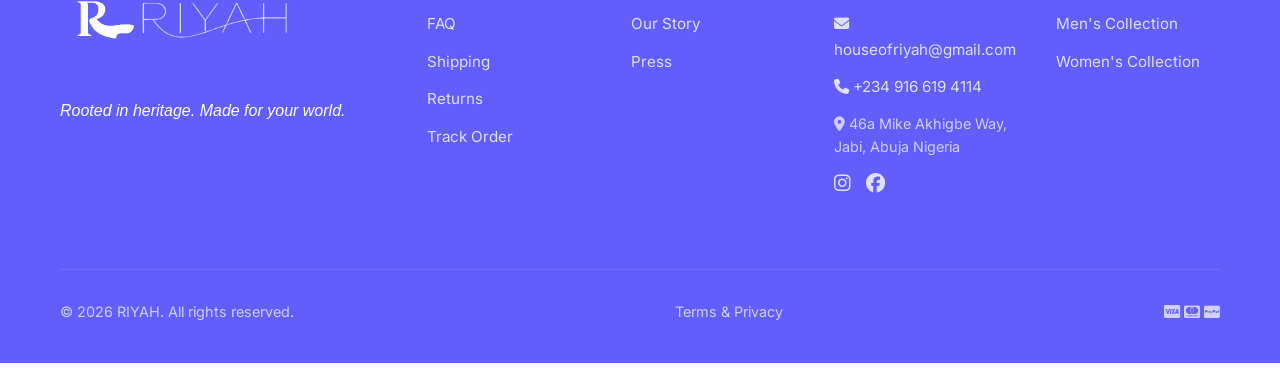
==== commit 7d5bc01a: "Add files via upload" ====
--- a/index.html
+++ b/index.html
@@ -15,6 +15,7 @@
         rel="stylesheet">
     <!-- Font Awesome -->
     <link rel="stylesheet" href="https://cdnjs.cloudflare.com/ajax/libs/font-awesome/6.5.1/css/all.min.css">
+    <link rel="icon" type="image/png" href="imgs/riyah-icon.png">
 </head>
 
 <body>
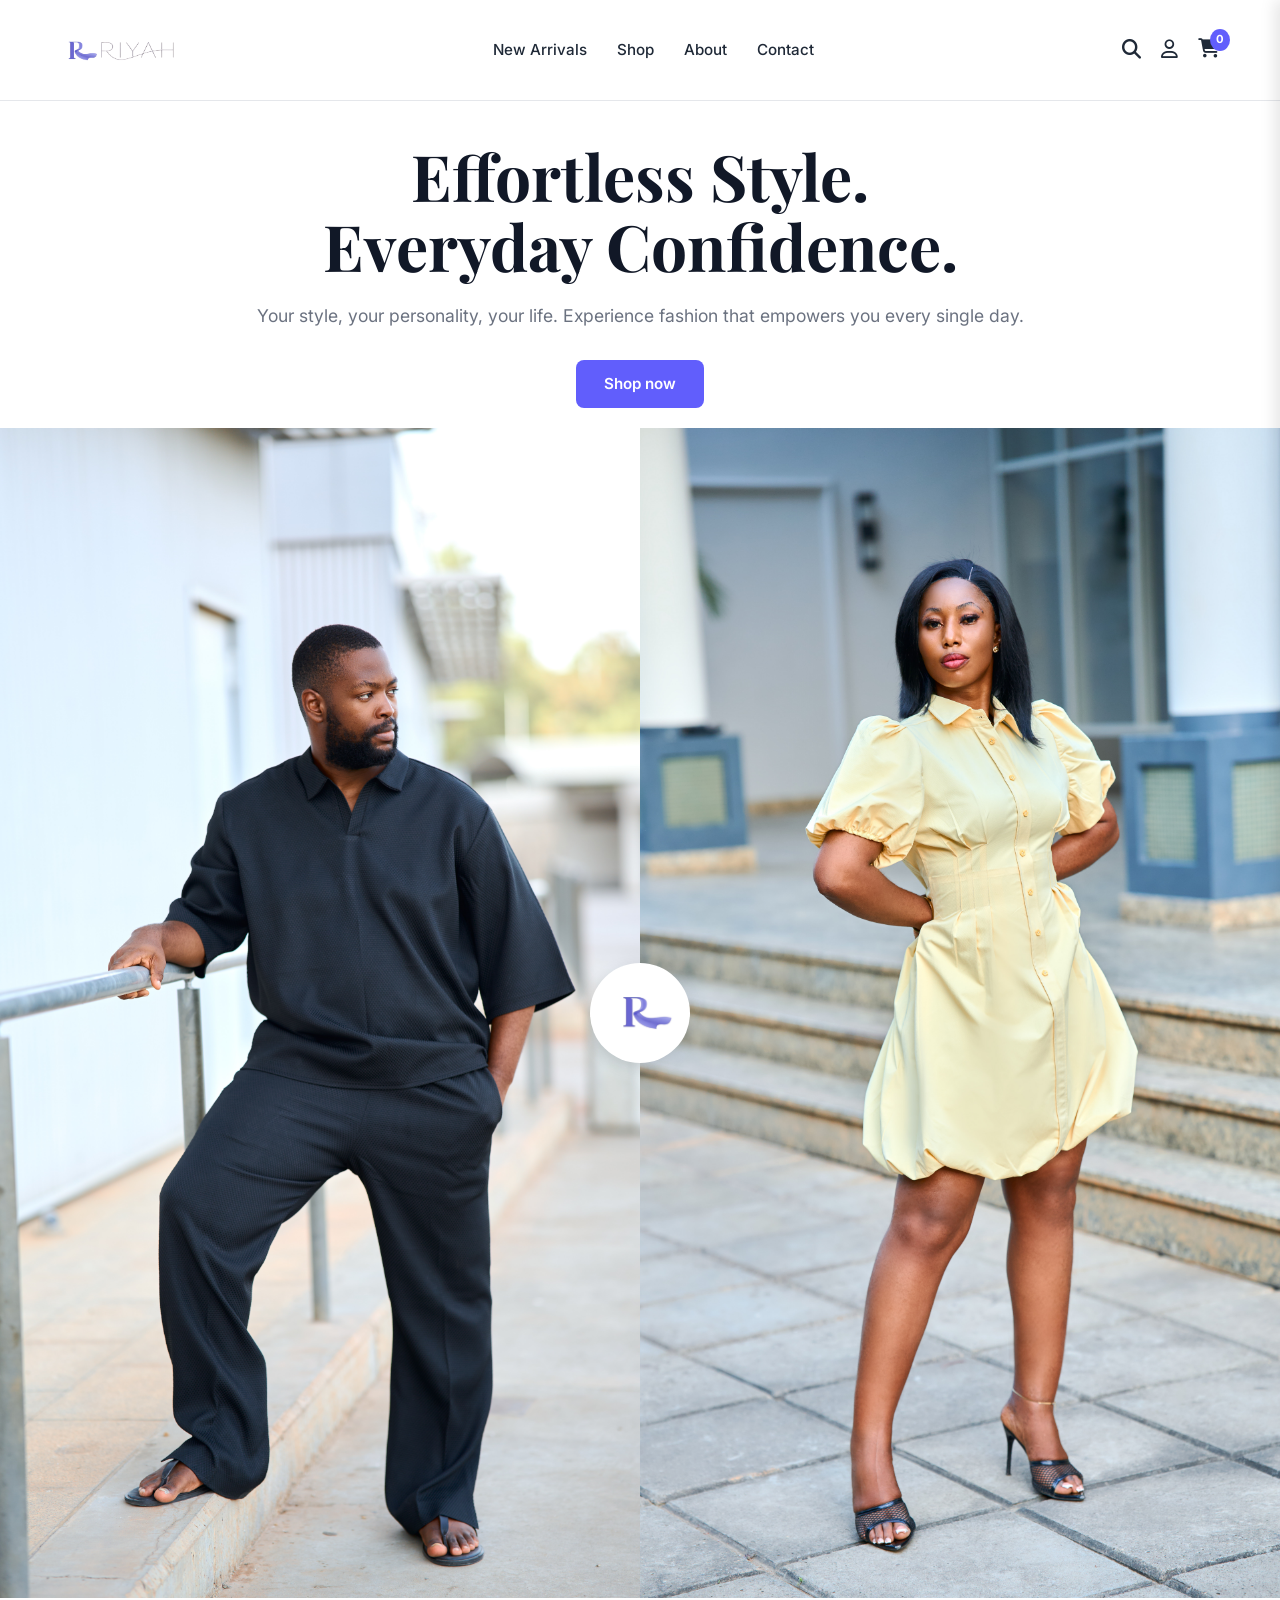
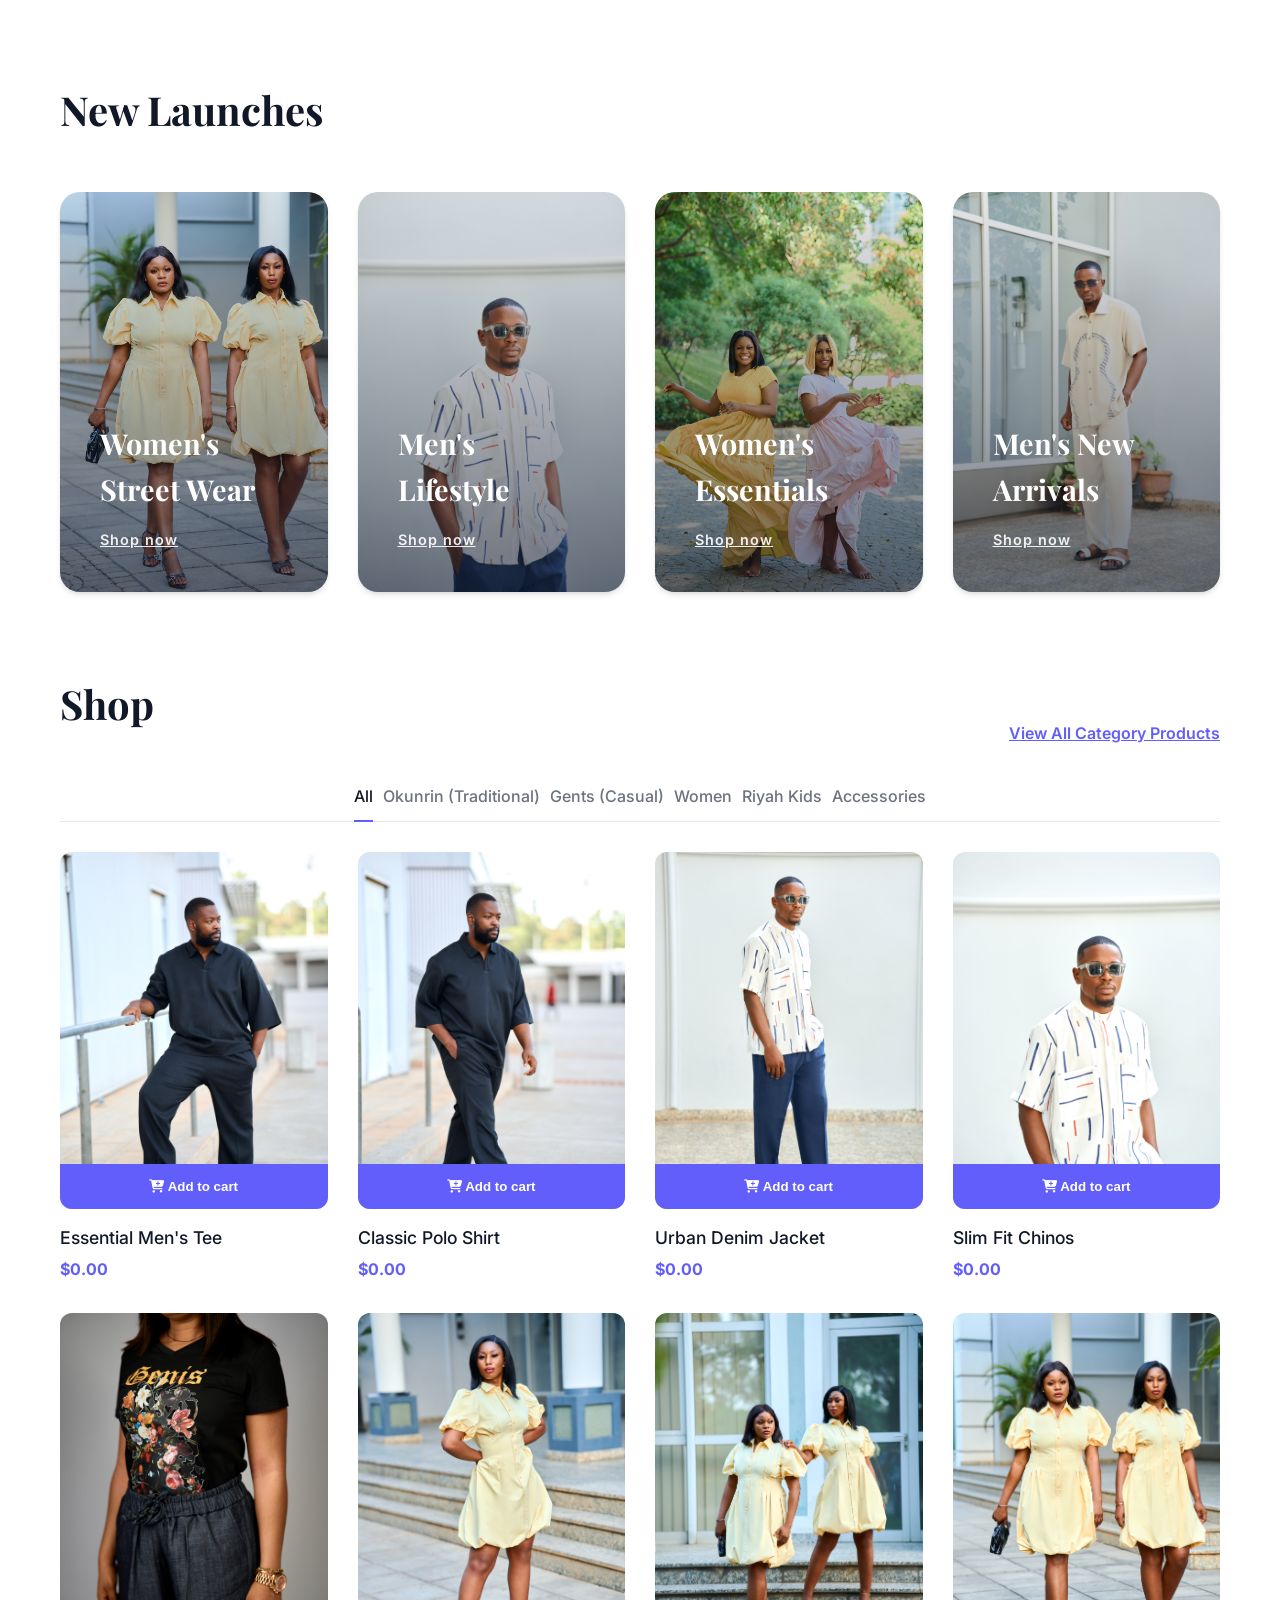
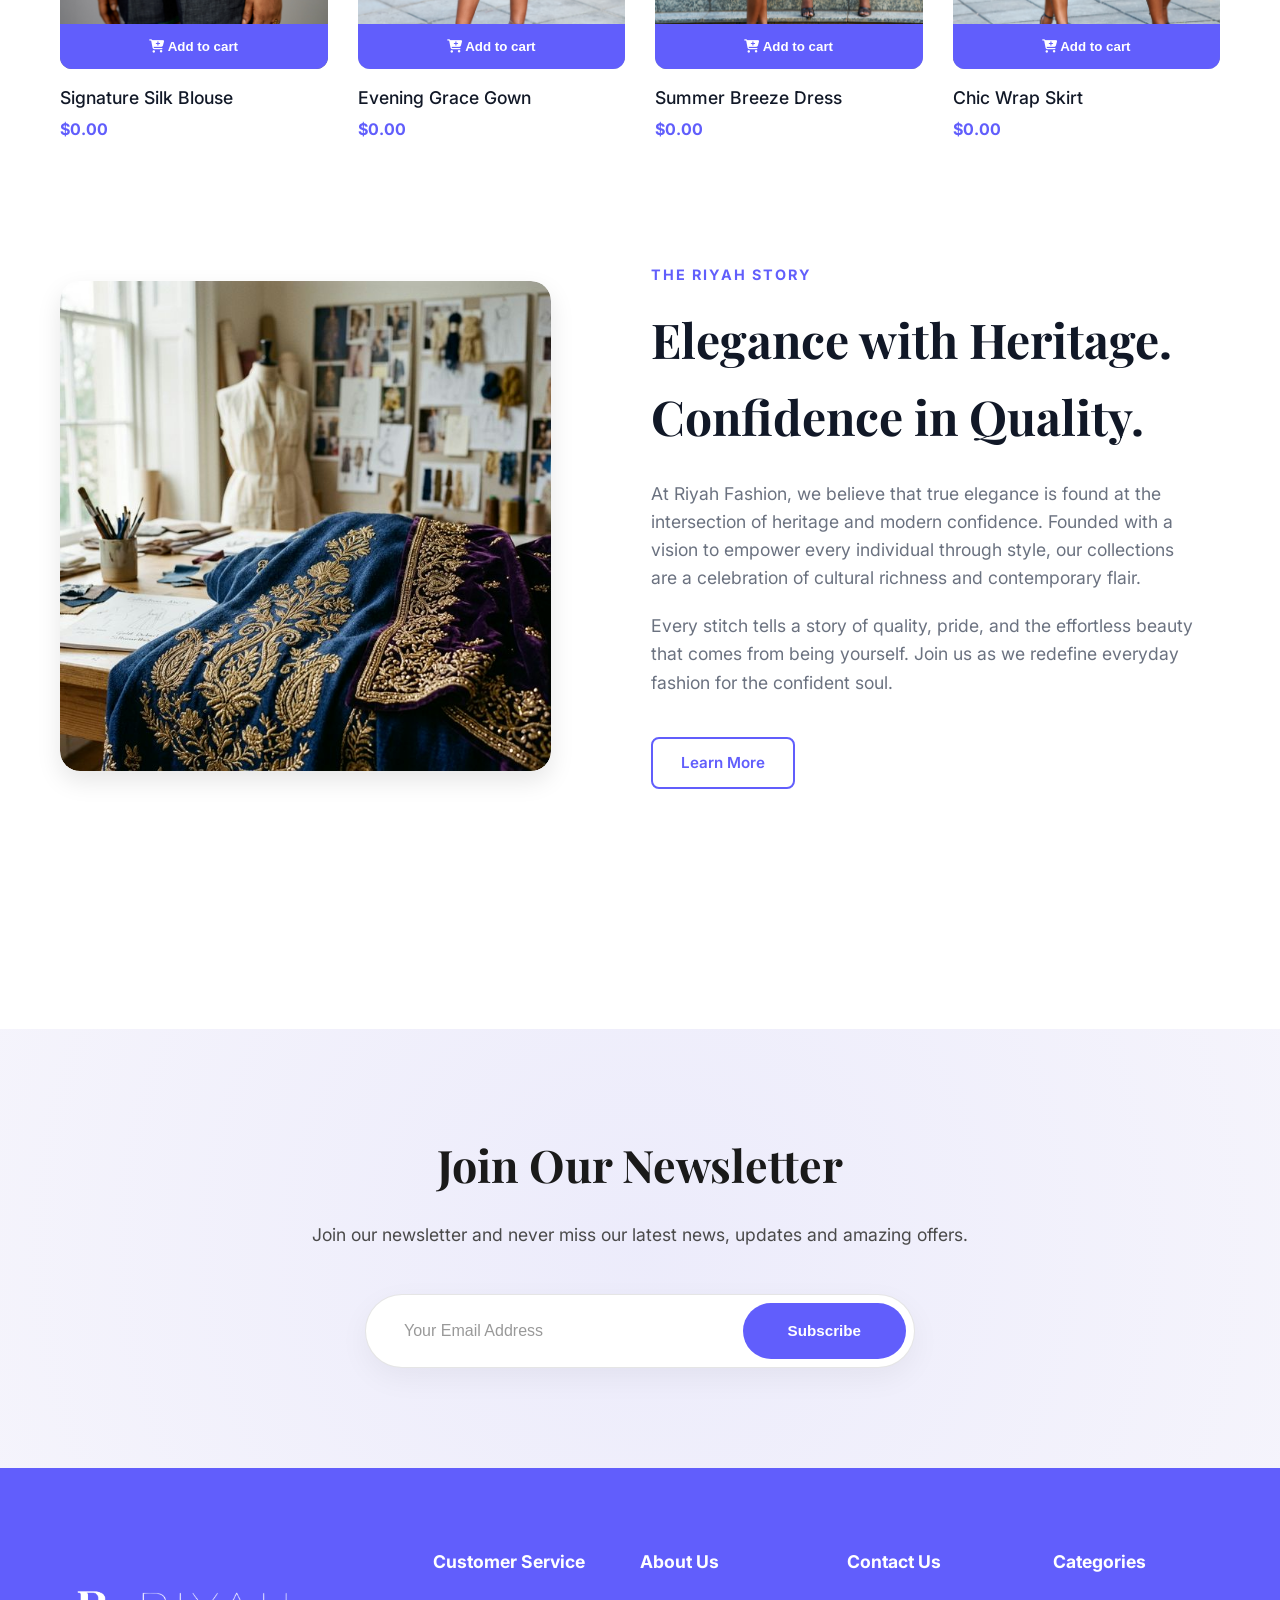
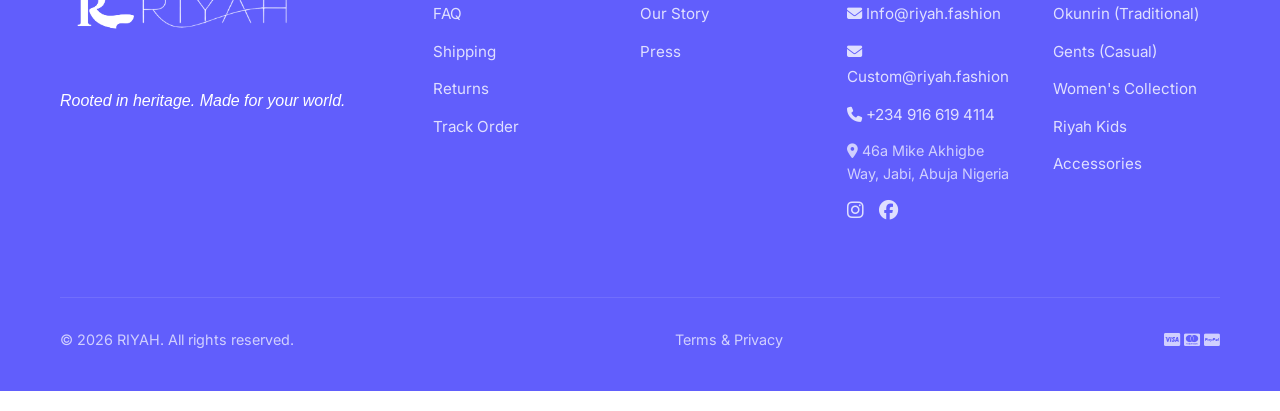
==== commit b289ba3f: "Add files via upload" ====
--- a/index.html
+++ b/index.html
@@ -180,14 +180,17 @@
                 </div>
                 <a href="#" class="view-all">View All Category Products</a>
             </div>
-            <div class="category-filter">
+            <div class="category-filter" style="display: flex; gap: 10px; flex-wrap: wrap; justify-content: center; margin-bottom: 30px;">
                 <button class="filter-btn active" data-category="all">All</button>
-                <button class="filter-btn" data-category="men">Men</button>
+                <button class="filter-btn" data-category="okunrin">Okunrin (Traditional)</button>
+                <button class="filter-btn" data-category="gents">Gents (Casual)</button>
                 <button class="filter-btn" data-category="women">Women</button>
+                <button class="filter-btn" data-category="kids">Riyah Kids</button>
+                <button class="filter-btn" data-category="accessories">Accessories</button>
             </div>
             <div class="product-grid" id="shop-grid">
                 <!-- 18 MEN'S PRODUCTS -->
-                <div class="product-card" data-category="men">
+                <div class="product-card" data-category="gents">
                     <div class="product-image"><img src="MALE/DSC02569.jpg" alt="Men's Collection 1"><button
                             class="add-to-cart-btn"><i class="fa-solid fa-cart-plus"></i> Add to cart</button></div>
                     <div class="product-info">
@@ -195,7 +198,7 @@
                         <p class="price">$0.00</p>
                     </div>
                 </div>
-                <div class="product-card" data-category="men">
+                <div class="product-card" data-category="gents">
                     <div class="product-image"><img src="MALE/DSC02585.jpg" alt="Men's Collection 2"><button
                             class="add-to-cart-btn"><i class="fa-solid fa-cart-plus"></i> Add to cart</button></div>
                     <div class="product-info">
@@ -203,7 +206,7 @@
                         <p class="price">$0.00</p>
                     </div>
                 </div>
-                <div class="product-card" data-category="men">
+                <div class="product-card" data-category="gents">
                     <div class="product-image"><img src="MALE/DSC02785 1.jpg" alt="Men's Collection 3"><button
                             class="add-to-cart-btn"><i class="fa-solid fa-cart-plus"></i> Add to cart</button></div>
                     <div class="product-info">
@@ -211,7 +214,7 @@
                         <p class="price">$0.00</p>
                     </div>
                 </div>
-                <div class="product-card" data-category="men">
+                <div class="product-card" data-category="okunrin">
                     <div class="product-image"><img src="MALE/DSC02786.jpg" alt="Men's Collection 4"><button
                             class="add-to-cart-btn"><i class="fa-solid fa-cart-plus"></i> Add to cart</button></div>
                     <div class="product-info">
@@ -254,7 +257,7 @@
                 </div>
 
                 <!-- Hidden Products (Remaining 28) -->
-                <div class="product-card hidden-product" data-category="men" style="display: none;">
+                <div class="product-card hidden-product" data-category="okunrin" style="display: none;">
                     <div class="product-image"><img src="MALE/DSC02826.jpg" alt="Men's Collection 5"><button
                             class="add-to-cart-btn"><i class="fa-solid fa-cart-plus"></i> Add to cart</button></div>
                     <div class="product-info">
@@ -262,7 +265,7 @@
                         <p class="price">$0.00</p>
                     </div>
                 </div>
-                <div class="product-card hidden-product" data-category="men" style="display: none;">
+                <div class="product-card hidden-product" data-category="okunrin" style="display: none;">
                     <div class="product-image"><img src="MALE/DSC02848.jpg" alt="Men's Collection 6"><button
                             class="add-to-cart-btn"><i class="fa-solid fa-cart-plus"></i> Add to cart</button></div>
                     <div class="product-info">
@@ -270,7 +273,7 @@
                         <p class="price">$0.00</p>
                     </div>
                 </div>
-                <div class="product-card hidden-product" data-category="men" style="display: none;">
+                <div class="product-card hidden-product" data-category="gents" style="display: none;">
                     <div class="product-image"><img src="MALE/DSC02879.jpg" alt="Men's Collection 7"><button
                             class="add-to-cart-btn"><i class="fa-solid fa-cart-plus"></i> Add to cart</button></div>
                     <div class="product-info">
@@ -278,7 +281,7 @@
                         <p class="price">$0.00</p>
                     </div>
                 </div>
-                <div class="product-card hidden-product" data-category="men" style="display: none;">
+                <div class="product-card hidden-product" data-category="okunrin" style="display: none;">
                     <div class="product-image"><img src="MALE/DSC02884.jpg" alt="Men's Collection 8"><button
                             class="add-to-cart-btn"><i class="fa-solid fa-cart-plus"></i> Add to cart</button></div>
                     <div class="product-info">
@@ -286,7 +289,7 @@
                         <p class="price">$0.00</p>
                     </div>
                 </div>
-                <div class="product-card hidden-product" data-category="men" style="display: none;">
+                <div class="product-card hidden-product" data-category="gents" style="display: none;">
                     <div class="product-image"><img src="MALE/DSC02886.jpg" alt="Men's Collection 9"><button
                             class="add-to-cart-btn"><i class="fa-solid fa-cart-plus"></i> Add to cart</button></div>
                     <div class="product-info">
@@ -294,7 +297,7 @@
                         <p class="price">$0.00</p>
                     </div>
                 </div>
-                <div class="product-card hidden-product" data-category="men" style="display: none;">
+                <div class="product-card hidden-product" data-category="gents" style="display: none;">
                     <div class="product-image"><img src="MALE/DSC02934.jpg" alt="Men's Collection 10"><button
                             class="add-to-cart-btn"><i class="fa-solid fa-cart-plus"></i> Add to cart</button></div>
                     <div class="product-info">
@@ -302,7 +305,7 @@
                         <p class="price">$0.00</p>
                     </div>
                 </div>
-                <div class="product-card hidden-product" data-category="men" style="display: none;">
+                <div class="product-card hidden-product" data-category="gents" style="display: none;">
                     <div class="product-image"><img src="MALE/DSC02937.jpg" alt="Men's Collection 11"><button
                             class="add-to-cart-btn"><i class="fa-solid fa-cart-plus"></i> Add to cart</button></div>
                     <div class="product-info">
@@ -310,7 +313,7 @@
                         <p class="price">$0.00</p>
                     </div>
                 </div>
-                <div class="product-card hidden-product" data-category="men" style="display: none;">
+                <div class="product-card hidden-product" data-category="okunrin" style="display: none;">
                     <div class="product-image"><img src="MALE/DSC07970.jpg" alt="Men's Collection 12"><button
                             class="add-to-cart-btn"><i class="fa-solid fa-cart-plus"></i> Add to cart</button></div>
                     <div class="product-info">
@@ -318,7 +321,7 @@
                         <p class="price">$0.00</p>
                     </div>
                 </div>
-                <div class="product-card hidden-product" data-category="men" style="display: none;">
+                <div class="product-card hidden-product" data-category="okunrin" style="display: none;">
                     <div class="product-image"><img src="MALE/DSC07991.jpg" alt="Men's Collection 13"><button
                             class="add-to-cart-btn"><i class="fa-solid fa-cart-plus"></i> Add to cart</button></div>
                     <div class="product-info">
@@ -326,7 +329,7 @@
                         <p class="price">$0.00</p>
                     </div>
                 </div>
-                <div class="product-card hidden-product" data-category="men" style="display: none;">
+                <div class="product-card hidden-product" data-category="gents" style="display: none;">
                     <div class="product-image"><img src="MALE/DSC08027.jpg" alt="Men's Collection 14"><button
                             class="add-to-cart-btn"><i class="fa-solid fa-cart-plus"></i> Add to cart</button></div>
                     <div class="product-info">
@@ -334,7 +337,7 @@
                         <p class="price">$0.00</p>
                     </div>
                 </div>
-                <div class="product-card hidden-product" data-category="men" style="display: none;">
+                <div class="product-card hidden-product" data-category="accessories" style="display: none;">
                     <div class="product-image"><img src="MALE/DSC08065.jpg" alt="Men's Collection 15"><button
                             class="add-to-cart-btn"><i class="fa-solid fa-cart-plus"></i> Add to cart</button></div>
                     <div class="product-info">
@@ -342,7 +345,7 @@
                         <p class="price">$0.00</p>
                     </div>
                 </div>
-                <div class="product-card hidden-product" data-category="men" style="display: none;">
+                <div class="product-card hidden-product" data-category="accessories" style="display: none;">
                     <div class="product-image"><img src="MALE/DSC08109.jpg" alt="Men's Collection 16"><button
                             class="add-to-cart-btn"><i class="fa-solid fa-cart-plus"></i> Add to cart</button></div>
                     <div class="product-info">
@@ -350,7 +353,7 @@
                         <p class="price">$0.00</p>
                     </div>
                 </div>
-                <div class="product-card hidden-product" data-category="men" style="display: none;">
+                <div class="product-card hidden-product" data-category="accessories" style="display: none;">
                     <div class="product-image"><img src="MALE/DSC08113.jpg" alt="Men's Collection 17"><button
                             class="add-to-cart-btn"><i class="fa-solid fa-cart-plus"></i> Add to cart</button></div>
                     <div class="product-info">
@@ -358,7 +361,7 @@
                         <p class="price">$0.00</p>
                     </div>
                 </div>
-                <div class="product-card hidden-product" data-category="men" style="display: none;">
+                <div class="product-card hidden-product" data-category="accessories" style="display: none;">
                     <div class="product-image"><img src="MALE/DSC08149.jpg" alt="Men's Collection 18"><button
                             class="add-to-cart-btn"><i class="fa-solid fa-cart-plus"></i> Add to cart</button></div>
                     <div class="product-info">
@@ -392,7 +395,7 @@
                         <p class="price">$0.00</p>
                     </div>
                 </div>
-                <div class="product-card hidden-product" data-category="women" style="display: none;">
+                <div class="product-card hidden-product" data-category="accessories" style="display: none;">
                     <div class="product-image"><img src="FEMALE/FEMALE/DSC04149.jpg" alt="Women's Collection 8"><button
                             class="add-to-cart-btn"><i class="fa-solid fa-cart-plus"></i> Add to cart</button></div>
                     <div class="product-info">
@@ -408,7 +411,7 @@
                         <p class="price">$0.00</p>
                     </div>
                 </div>
-                <div class="product-card hidden-product" data-category="women" style="display: none;">
+                <div class="product-card hidden-product" data-category="accessories" style="display: none;">
                     <div class="product-image"><img src="FEMALE/FEMALE/DSC04487.jpg" alt="Women's Collection 10"><button
                             class="add-to-cart-btn"><i class="fa-solid fa-cart-plus"></i> Add to cart</button></div>
                     <div class="product-info">
@@ -432,7 +435,7 @@
                         <p class="price">$0.00</p>
                     </div>
                 </div>
-                <div class="product-card hidden-product" data-category="women" style="display: none;">
+                <div class="product-card hidden-product" data-category="accessories" style="display: none;">
                     <div class="product-image"><img src="FEMALE/FEMALE/DSC09887.jpg" alt="Women's Collection 13"><button
                             class="add-to-cart-btn"><i class="fa-solid fa-cart-plus"></i> Add to cart</button></div>
                     <div class="product-info">
@@ -456,7 +459,7 @@
                         <p class="price">$0.00</p>
                     </div>
                 </div>
-                <div class="product-card hidden-product" data-category="women" style="display: none;">
+                <div class="product-card hidden-product" data-category="accessories" style="display: none;">
                     <div class="product-image"><img src="FEMALE/FEMALE/DSC09933.jpg" alt="Women's Collection 16"><button
                             class="add-to-cart-btn"><i class="fa-solid fa-cart-plus"></i> Add to cart</button></div>
                     <div class="product-info">
@@ -464,7 +467,7 @@
                         <p class="price">$0.00</p>
                     </div>
                 </div>
-                <div class="product-card hidden-product" data-category="women" style="display: none;">
+                <div class="product-card hidden-product" data-category="accessories" style="display: none;">
                     <div class="product-image"><img src="FEMALE/FEMALE/DSC09957.jpg" alt="Women's Collection 17"><button
                             class="add-to-cart-btn"><i class="fa-solid fa-cart-plus"></i> Add to cart</button></div>
                     <div class="product-info">
@@ -472,11 +475,29 @@
                         <p class="price">$0.00</p>
                     </div>
                 </div>
-                <div class="product-card hidden-product" data-category="women" style="display: none;">
+                <div class="product-card hidden-product" data-category="accessories" style="display: none;">
                     <div class="product-image"><img src="FEMALE/FEMALE/DSC09992.jpg" alt="Women's Collection 18"><button
                             class="add-to-cart-btn"><i class="fa-solid fa-cart-plus"></i> Add to cart</button></div>
                     <div class="product-info">
                         <h3>Canvas Sun Hat</h3>
+                        <p class="price">$0.00</p>
+                    </div>
+                </div>
+                
+                <!-- RIYAH KIDS PRODUCTS -->
+                <div class="product-card hidden-product" data-category="kids" style="display: none;">
+                    <div class="product-image"><img src="imgs/riyah_kids_boy_kaftan.png" alt="Boy's Kaftan Set (Ages 2-14)"><button
+                            class="add-to-cart-btn"><i class="fa-solid fa-cart-plus"></i> Add to cart</button></div>
+                    <div class="product-info">
+                        <h3>Boy's Kaftan Set (Ages 2-14)</h3>
+                        <p class="price">$0.00</p>
+                    </div>
+                </div>
+                <div class="product-card hidden-product" data-category="kids" style="display: none;">
+                    <div class="product-image"><img src="imgs/riyah_kids_girl_ankara_dress.png" alt="Girl's Ankara Dress (Ages 2-14)"><button
+                            class="add-to-cart-btn"><i class="fa-solid fa-cart-plus"></i> Add to cart</button></div>
+                    <div class="product-info">
+                        <h3>Girl's Ankara Dress (Ages 2-14)</h3>
                         <p class="price">$0.00</p>
                     </div>
                 </div>
@@ -543,7 +564,8 @@
                 <div class="footer-col" id="contact-footer">
                     <h4>Contact Us</h4>
                     <ul>
-                        <li><a href="mailto:houseofriyah@gmail.com"><i class="fa-solid fa-envelope"></i> houseofriyah@gmail.com</a></li>
+                        <li><a href="mailto:Info@riyah.fashion"><i class="fa-solid fa-envelope"></i> Info@riyah.fashion</a></li>
+                        <li><a href="mailto:Custom@riyah.fashion"><i class="fa-solid fa-envelope"></i> Custom@riyah.fashion</a></li>
                         <li><a href="tel:+2349166194114"><i class="fa-solid fa-phone"></i> +234 916 619 4114</a></li>
                         <li style="color: rgba(255, 255, 255, 0.7); font-size: 0.9rem; margin-top: 10px;">
                             <i class="fa-solid fa-location-dot"></i> 46a Mike Akhigbe Way, Jabi, Abuja Nigeria
@@ -559,8 +581,11 @@
                 <div class="footer-col">
                     <h4>Categories</h4>
                     <ul>
-                        <li><a href="#">Men's Collection</a></li>
-                        <li><a href="#">Women's Collection</a></li>
+                        <li><a href="index.html#shop">Okunrin (Traditional)</a></li>
+                        <li><a href="index.html#shop">Gents (Casual)</a></li>
+                        <li><a href="index.html#shop">Women's Collection</a></li>
+                        <li><a href="index.html#shop">Riyah Kids</a></li>
+                        <li><a href="index.html#shop">Accessories</a></li>
                     </ul>
                 </div>
             </div>
